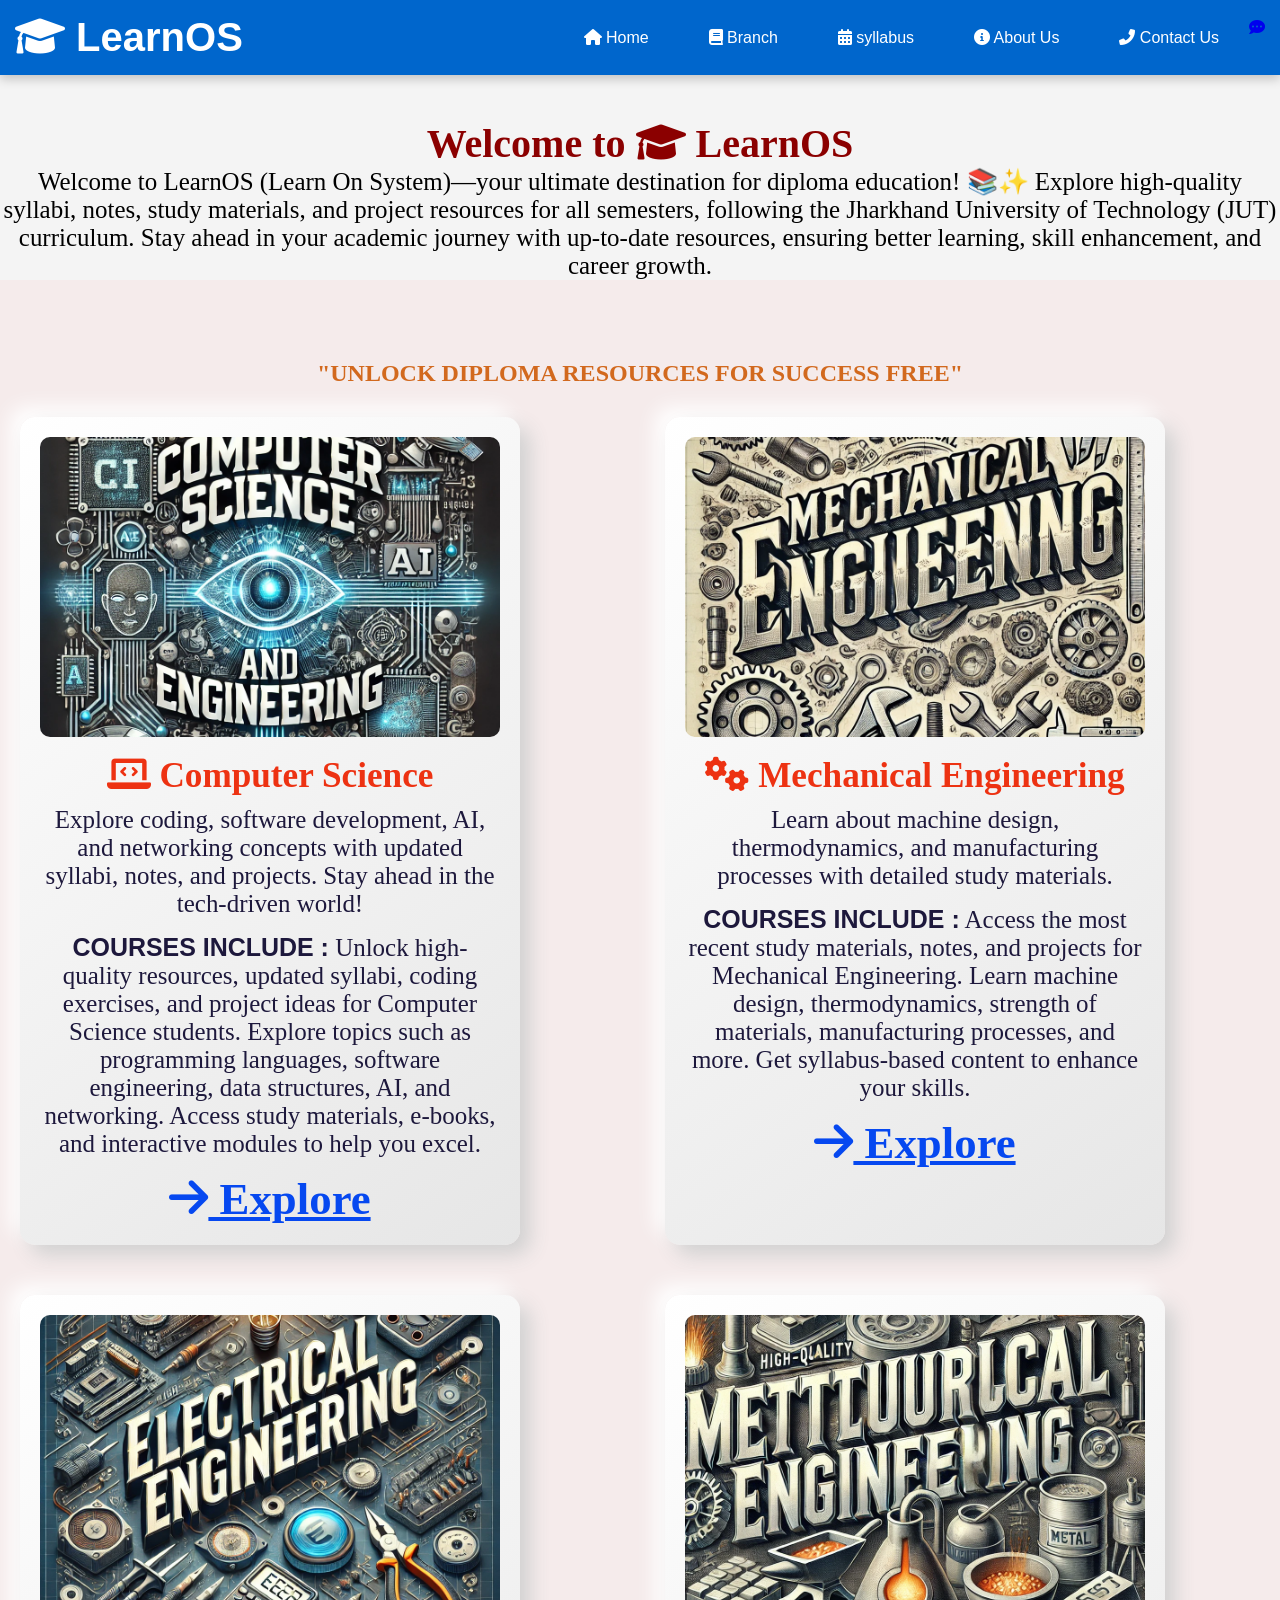
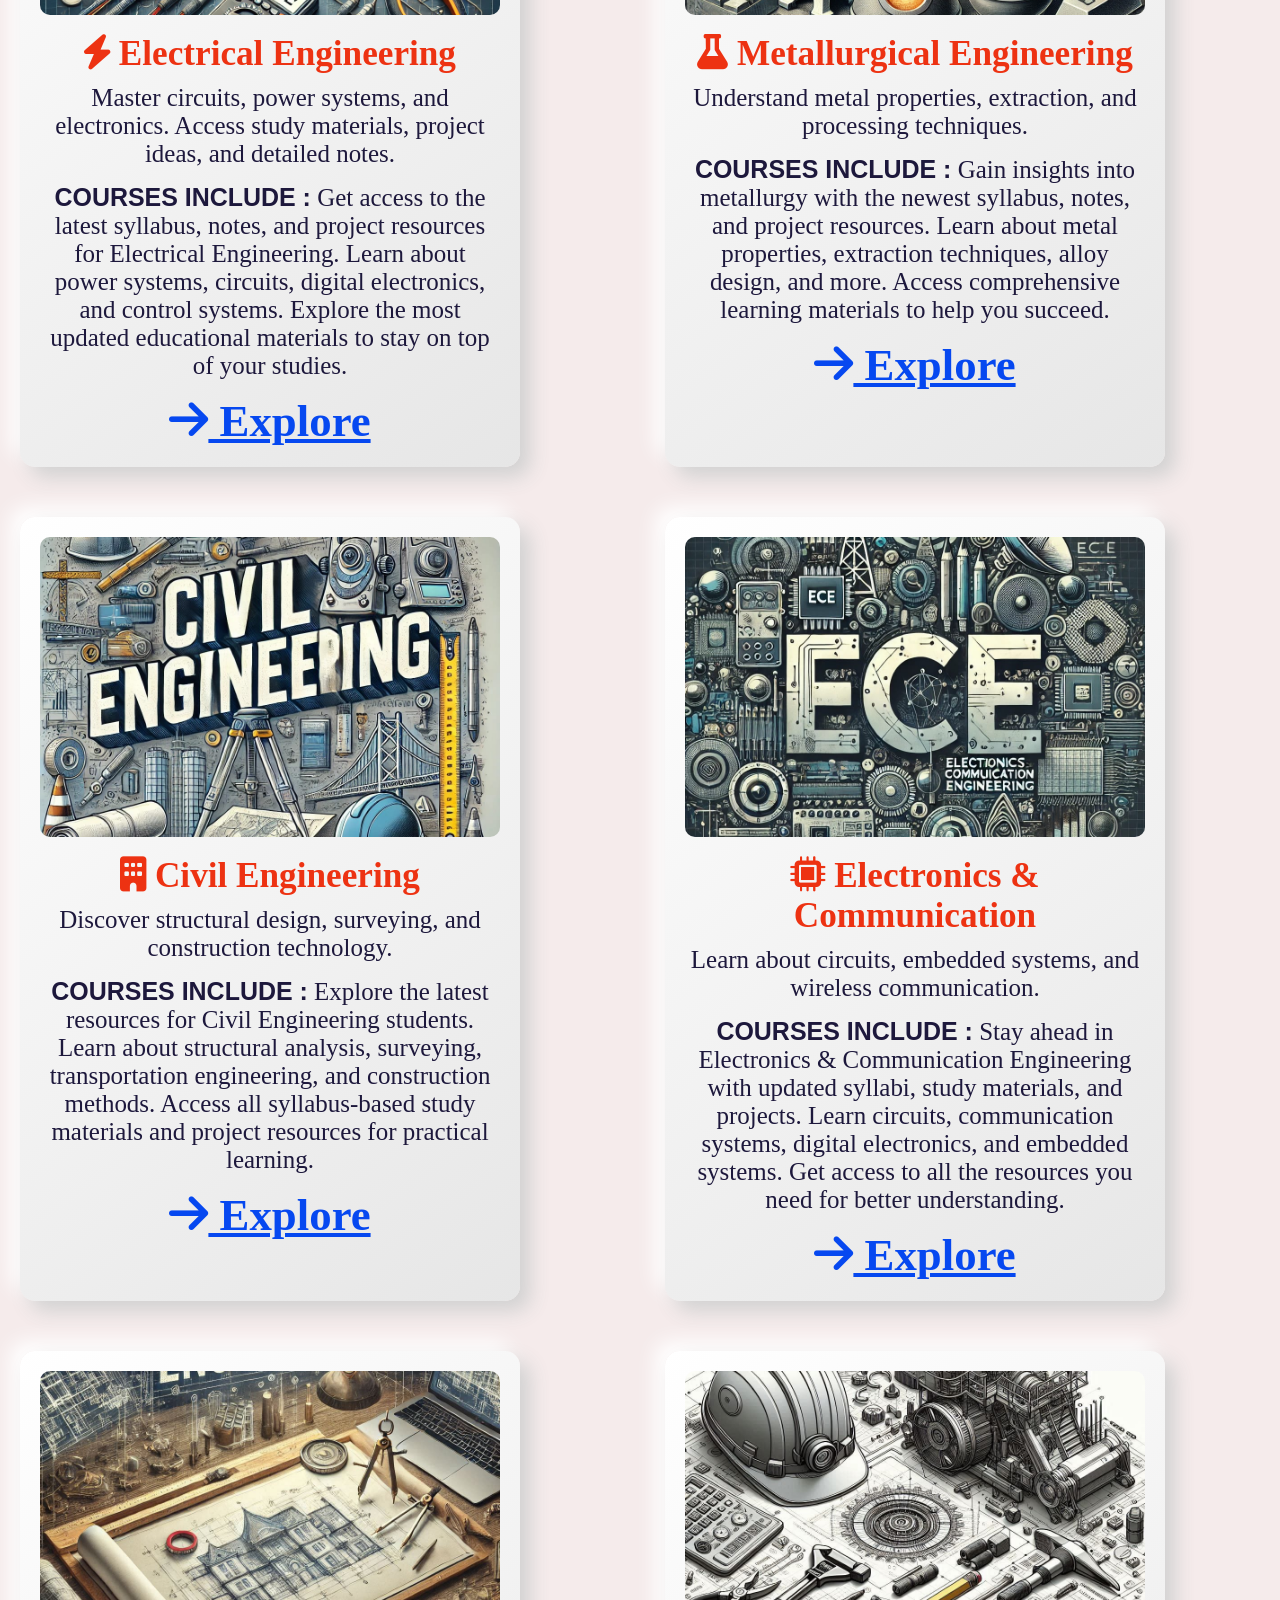
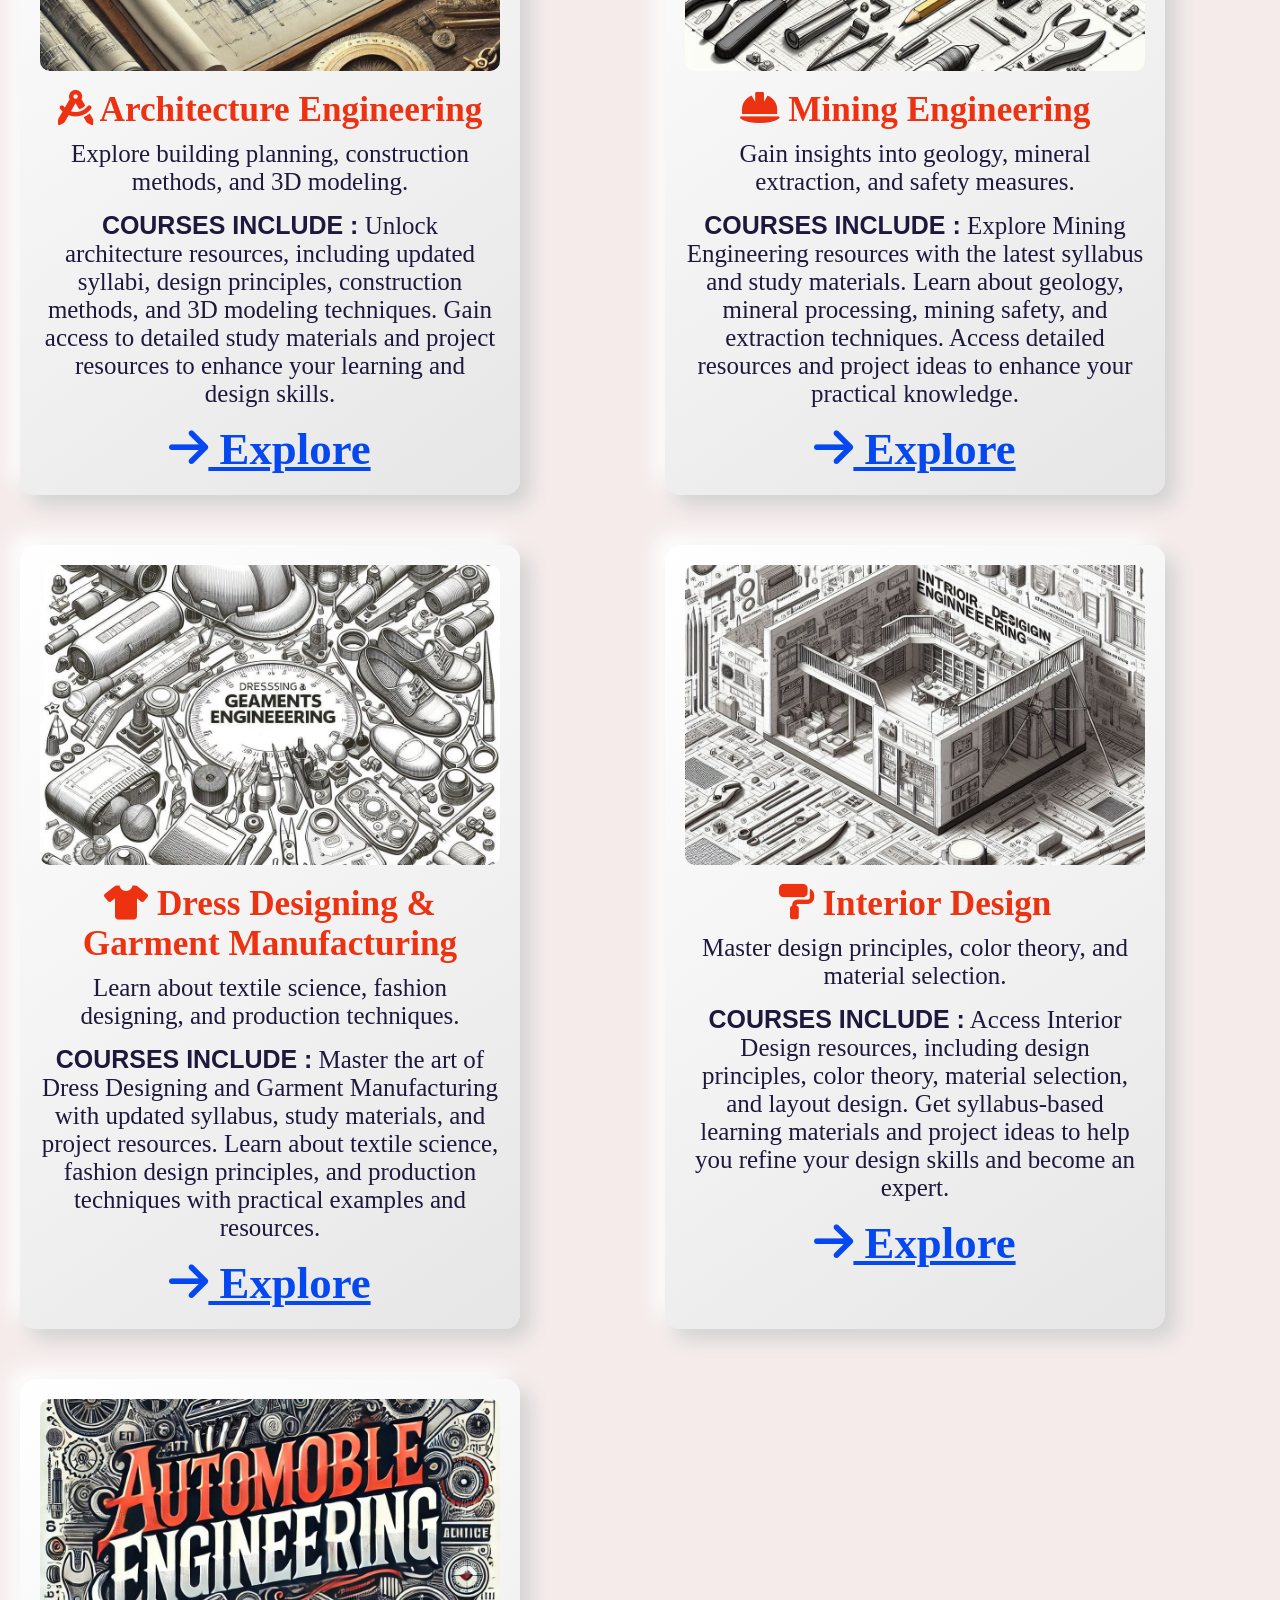
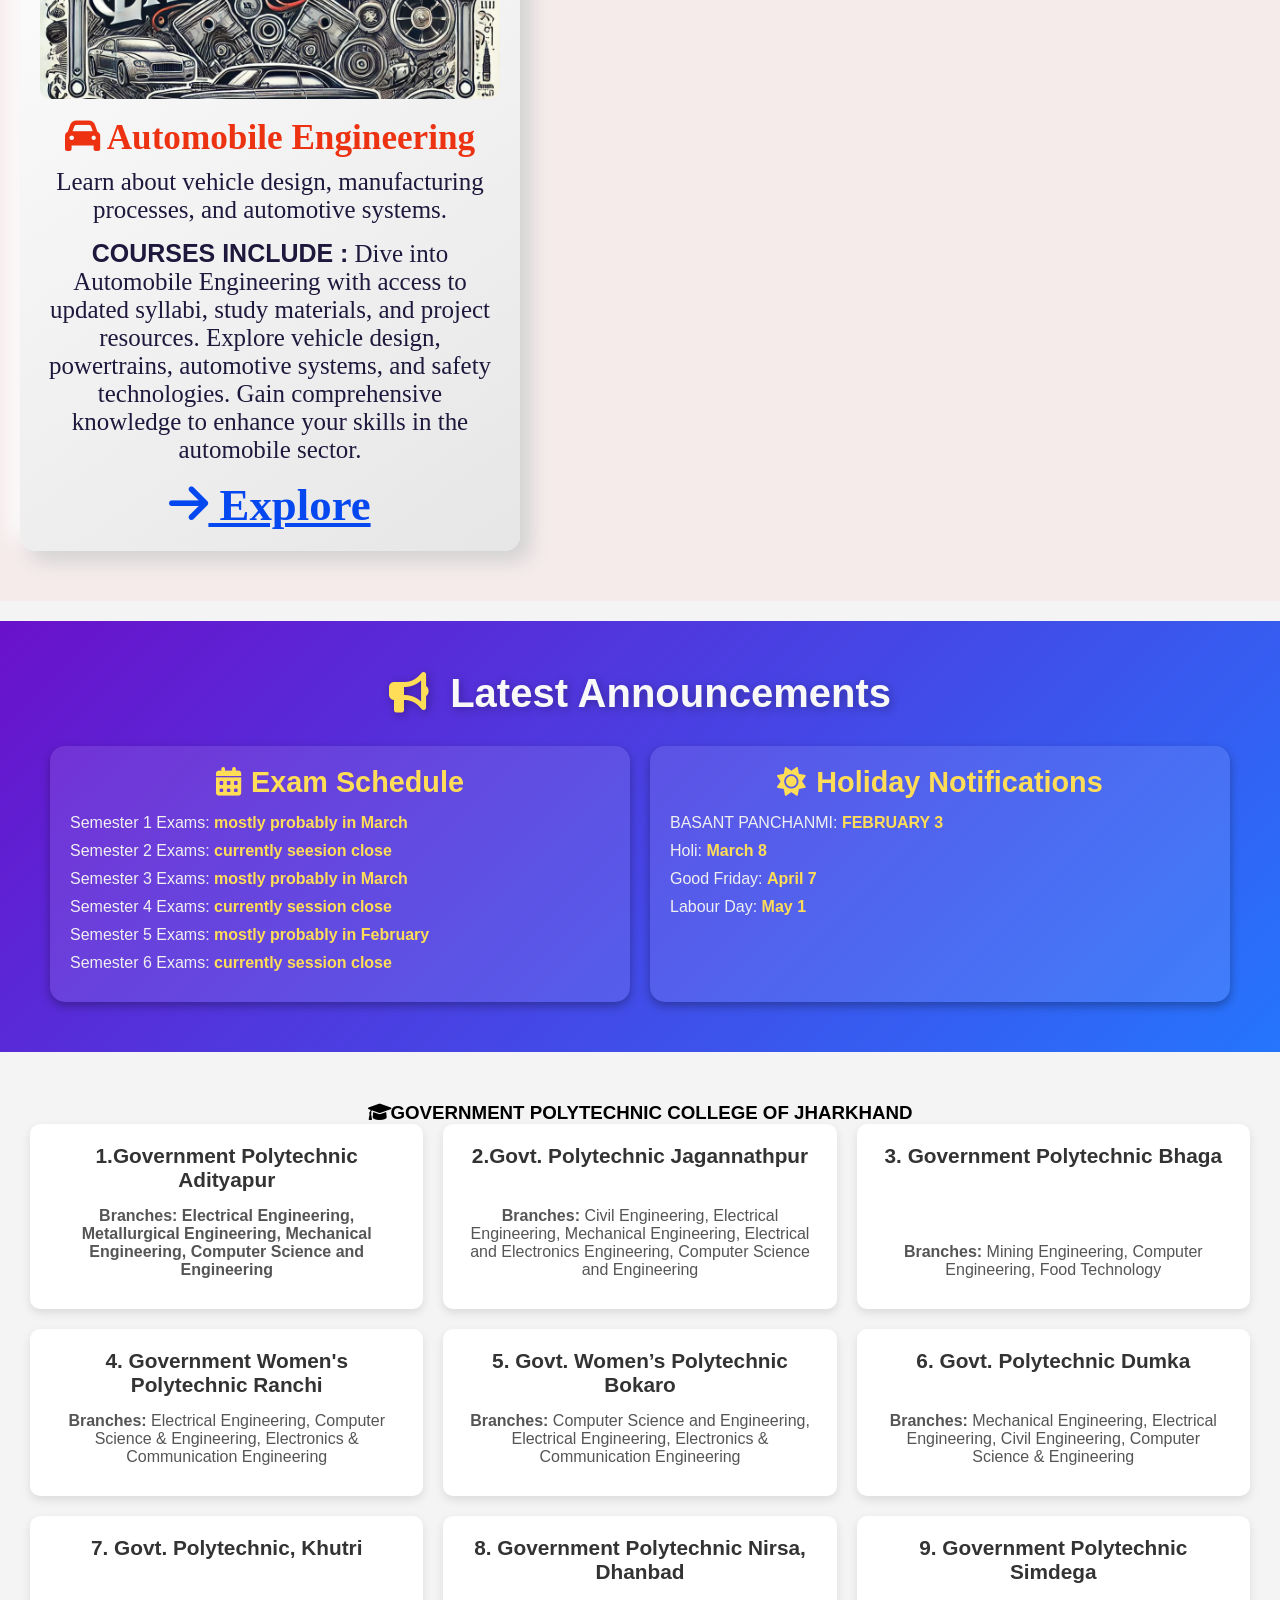
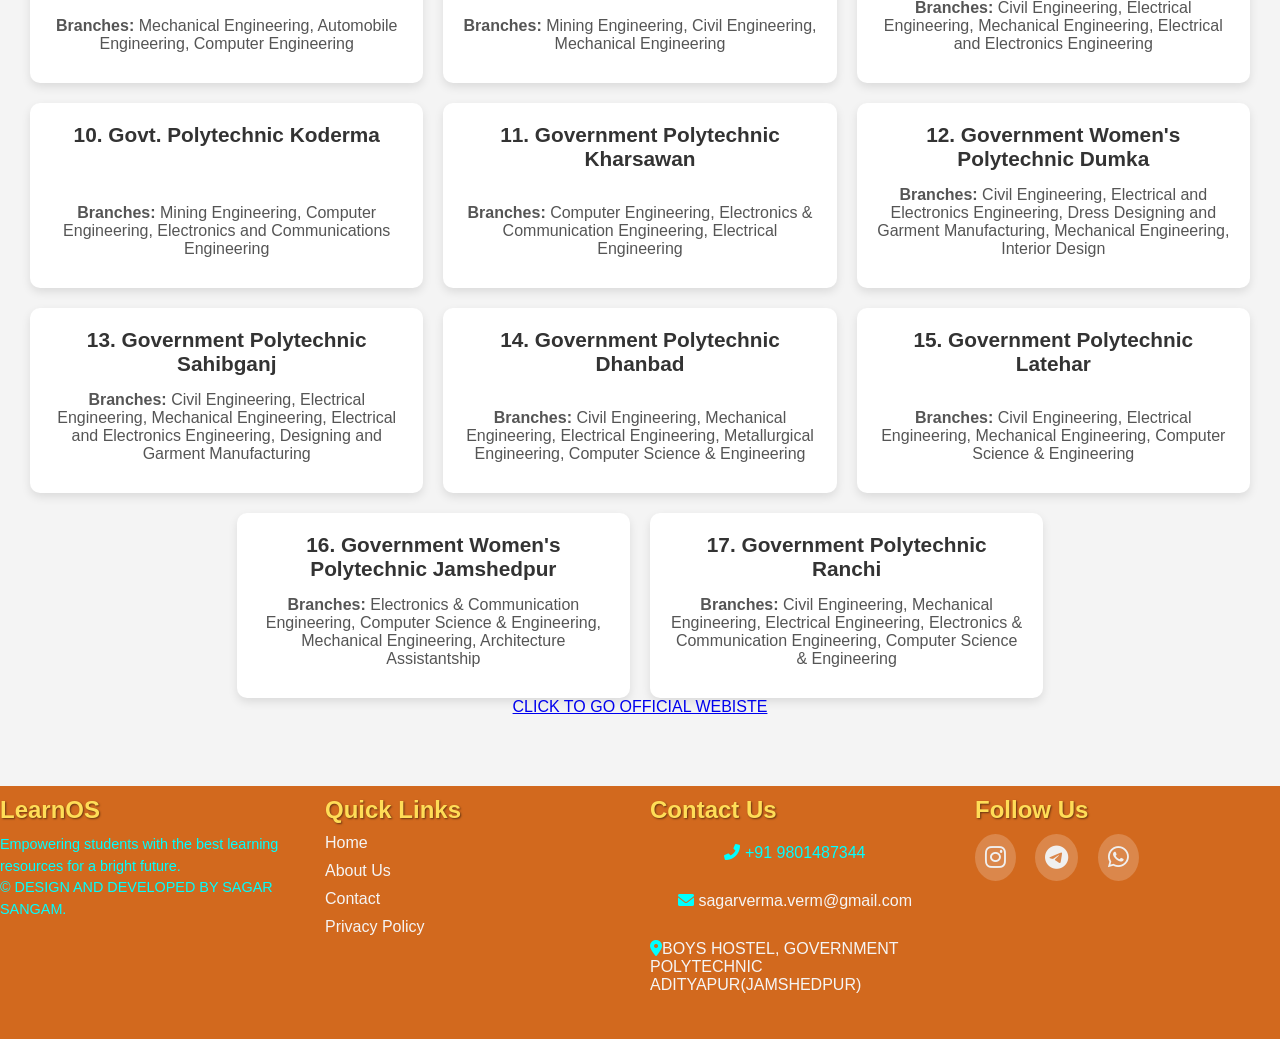
==== index.html @ 6c9729e0 "index.html" ====
<!DOCTYPE html>
<html lang="en">
<head>
    <meta charset="UTF-8">
    <meta name="viewport" content="width=device-width, initial-scale=1.0">
    <title>LearnOS</title>
    <link rel="stylesheet" href="https://cdnjs.cloudflare.com/ajax/libs/font-awesome/6.0.0-beta3/css/all.min.css">
    <link rel="stylesheet" href="style.css">
</head>
<body>

    <!-- Header with Logo and Hamburger Menu -->
    <header>
        <div class="logo">
            <h1><i class="fas fa-graduation-cap"></i> LearnOS</h1>  
        </div>

        <!-- Hamburger Menu Icon -->
        <div class="hamburger" onclick="toggleMenu()">
            <span></span>
            <span></span>
            <span></span>
        </div>

        <!-- Navigation Bar -->
        <nav id="navbar">
            <ul>
                <li><a href="index.html"><i class="fas fa-home"></i> Home</a></li>
                <li class="dropdown" id="branch">
                    <a href="#" class="dropbtn"><i class="fas fa-book"></i> Branch</a>
                    <div class="dropdown-content" id="branchDropdown">
                        <a href="CSE.html"><i class="fas fa-laptop-code"></i> Computer Science</a>
                        <a href="mechnical_explore.html"><i class="fas fa-cogs"></i> Mechanical Engineering</a>
                        <a href="electrical.html"><i class="fas fa-bolt"></i> Electrical Engineering</a>
                        <a href="civil.html"><i class="fas fa-building"></i> Civil Engineering</a>
                        <a href="ECE.html"><i class="fas fa-microchip"></i> Electronics & Communication</a>
                        <a href="architecture.html"><i class="fas fa-drafting-compass"></i> Architecture</a>
                        <a href="mining.html"><i class="fas fa-hard-hat"></i> Mining Engineering</a>
                        <!-- <a href="chemical.html"><i class="fas fa-vial"></i> Chemical Engineering</a> -->
                    </div>
                </li>
                <li class="dropdown" id="semester">
                    <a href="#" class="dropbtn"><i class="fas fa-calendar-alt"></i> syllabus</a>
                    <div class="dropdown-content" id="semesterDropdown">
                        <a href="https://drive.google.com/file/d/1Q5cxddRyFtJ7ThQG3KMHYFL5JkqJvV_Z/view?usp=drivesdk"><i class="fas fa-file-alt"></i> Semester 1</a>
                        <a href="https://drive.google.com/drive/folders/1CgnmvSk-NQNb1qHNryEI2nrf0m_fF2Ks"><i class="fas fa-file-alt"></i> Semester 2</a>
                        <a href="https://drive.google.com/drive/folders/1cO2kaN54XI77ZW1untW1eJHBzAqTuxk7"><i class="fas fa-file-alt"></i> Semester 3</a>
                        <a href="https://drive.google.com/drive/folders/1cO2kaN54XI77ZW1untW1eJHBzAqTuxk7"><i class="fas fa-file-alt"></i> Semester 4</a>
                        <a href="https://jutranchi.ac.in/?page_id=1086"><i class="fas fa-file-alt"></i> Semester 5</a>
                        <a href="https://jutranchi.ac.in/?page_id=1088"><i class="fas fa-file-alt"></i> Semester 6</a>
                        <!-- <a href="#"><i class="fas fa-file-alt"></i> Semester 7</a>
                        <a href="#"><i class="fas fa-file-alt"></i> Semester 8</a> -->
                    </div>
                </li>
                <li><a href="aboutus.html"><i class="fas fa-info-circle"></i> About Us</a></li>
                <li><a href="contact.html"><i class="fas fa-phone-alt"></i> Contact Us</a></li>
                <a href="feedback-form.html"><i class="fas fa-comment-dots"></i></a>
                <!-- <li><a href="login.html"><i class="fas fa-sign-in-alt"></i> Login</a></li>
                
                <li><a href="register.html"><i class="fas fa-user-plus"></i> Register</a></li> -->
               
            </ul>
        </nav>
    </header>
    <script>
        // Function to toggle the menu
        function toggleMenu() {
            const navbar = document.querySelector('nav');
            navbar.classList.toggle('active');
        }

        // Close the menu when clicking anywhere outside
        document.addEventListener('click', function(event) {
            const navbar = document.querySelector('nav');
            const hamburger = document.querySelector('.hamburger');

            if (!navbar.contains(event.target) && !hamburger.contains(event.target)) {
                navbar.classList.remove('active');
            }
        });
    </script>
    
</body>
</html>

    <!-- Main Content Section -->
    <section class="main-content">
        <!-- <img src="images/image.jpg" alt=""> -->
        
        <div class="content-container">
            <h2>Welcome to <i class="fas fa-graduation-cap"></i> LearnOS </h2>
            <p>Welcome to LearnOS (Learn On System)—your ultimate destination for diploma education! 📚✨
                Explore high-quality syllabi, notes, study materials, and project resources for all semesters, following the Jharkhand University of Technology (JUT) curriculum. Stay ahead in your academic journey with up-to-date resources, ensuring better learning, skill enhancement, and career growth.</p>
            
            <!-- Courses Section -->
            <section class="course-section">
                <h4>"Unlock Diploma Resources for Success Free"</h4>
                <div class="content-cards">
                    
                    <!-- Computer Science -->
                    <div class="card">
                        <img src="cse.webp" alt="Computer Science">
                        <div class="card-content">
                            <h3><i class="fas fa-laptop-code"></i> Computer Science</h3>
                            <p>Explore coding, software development, AI, and networking concepts with updated syllabi, notes, and projects. Stay ahead in the tech-driven world!</p>
                            <p><strong>COURSES INCLUDE :</strong> Unlock high-quality resources, updated syllabi, coding exercises, and project ideas for Computer Science students. Explore topics such as programming languages, software engineering, data structures, AI, and networking. Access study materials, e-books, and interactive modules to help you excel.</p>
                            <a href="CSE.html" class="btn"><i class="fas fa-arrow-right"></i> Explore</a>
                        </div>
                    </div>
                    
                    <!-- Mechanical Engineering -->
                    <div class="card">
                        <img src="images/mechanical.webp" alt="Mechanical Engineering">
                        <div class="card-content">
                            <h3><i class="fas fa-cogs"></i> Mechanical Engineering</h3>
                            <p>Learn about machine design, thermodynamics, and manufacturing processes with detailed study materials.</p>
                            <p><strong>COURSES INCLUDE :</strong> Access the most recent study materials, notes, and projects for Mechanical Engineering. Learn machine design, thermodynamics, strength of materials, manufacturing processes, and more. Get syllabus-based content to enhance your skills.</p>
                            <a href="mechnical_explore.html" class="btn"><i class="fas fa-arrow-right"></i> Explore</a>
                        </div>
                    </div>
            
                    <!-- Electrical Engineering -->
                    <div class="card">
                        <img src="images/ELECTRICAL.webp" alt="Electrical Engineering">
                        <div class="card-content">
                            <h3><i class="fas fa-bolt"></i> Electrical Engineering</h3>
                            <p>Master circuits, power systems, and electronics. Access study materials, project ideas, and detailed notes.</p>
                            <p><strong>COURSES INCLUDE :</strong> Get access to the latest syllabus, notes, and project resources for Electrical Engineering. Learn about power systems, circuits, digital electronics, and control systems. Explore the most updated educational materials to stay on top of your studies.</p>
                            <a href="electrical.html" class="btn"><i class="fas fa-arrow-right"></i> Explore</a>
                        </div>
                    </div>
            
                    <!-- Metallurgical Engineering -->
                    <div class="card">
                        <img src="images/METALURGICAL.webp" alt="Metallurgical Engineering">
                        <div class="card-content">
                            <h3><i class="fas fa-flask"></i> Metallurgical Engineering</h3>
                            <p>Understand metal properties, extraction, and processing techniques.</p>
                            <p><strong>COURSES INCLUDE :</strong> Gain insights into metallurgy with the newest syllabus, notes, and project resources. Learn about metal properties, extraction techniques, alloy design, and more. Access comprehensive learning materials to help you succeed.</p>
                            <a href="metallurgy.html" class="btn"><i class="fas fa-arrow-right"></i> Explore</a>
                        </div>
                    </div>
            
                    <!-- Civil Engineering -->
                    <div class="card">
                        <img src="images/civil.jpg" alt="Civil Engineering">
                        <div class="card-content">
                            <h3><i class="fas fa-building"></i> Civil Engineering</h3>
                            <p>Discover structural design, surveying, and construction technology.</p>
                            <p><strong>COURSES INCLUDE :</strong> Explore the latest resources for Civil Engineering students. Learn about structural analysis, surveying, transportation engineering, and construction methods. Access all syllabus-based study materials and project resources for practical learning.</p>
                            <a href="civil.html" class="btn"><i class="fas fa-arrow-right"></i> Explore</a>
                        </div>
                    </div>
            
                    <!-- Electronics & Communication -->
                    <div class="card">
                        <img src="images/ece.jpg" alt="Electronics & Communication">
                        <div class="card-content">
                            <h3><i class="fas fa-microchip"></i> Electronics & Communication</h3>
                            <p>Learn about circuits, embedded systems, and wireless communication.</p>
                            <p><strong>COURSES INCLUDE :</strong> Stay ahead in Electronics & Communication Engineering with updated syllabi, study materials, and projects. Learn circuits, communication systems, digital electronics, and embedded systems. Get access to all the resources you need for better understanding.</p>
                            <a href="ECE.html" class="btn"><i class="fas fa-arrow-right"></i> Explore</a>
                        </div>
                    </div>
            
                    <!-- Architecture Engineering -->
                    <div class="card">
                        <img src="images/architecture.jpg" alt="Architecture Engineering">
                        <div class="card-content">
                            <h3><i class="fas fa-drafting-compass"></i> Architecture Engineering</h3>
                            <p>Explore building planning, construction methods, and 3D modeling.</p>
                            <p><strong>COURSES INCLUDE :</strong> Unlock architecture resources, including updated syllabi, design principles, construction methods, and 3D modeling techniques. Gain access to detailed study materials and project resources to enhance your learning and design skills.</p>
                            <a href="architecture.html" class="btn"><i class="fas fa-arrow-right"></i> Explore</a>
                        </div>
                    </div>
            
                    <!-- Mining Engineering -->
                    <div class="card">
                        <img src="images/minning.jpg" alt="Mining Engineering">
                        <div class="card-content">
                            <h3><i class="fas fa-hard-hat"></i> Mining Engineering</h3>
                            <p>Gain insights into geology, mineral extraction, and safety measures.</p>
                            <p><strong>COURSES INCLUDE :</strong> Explore Mining Engineering resources with the latest syllabus and study materials. Learn about geology, mineral processing, mining safety, and extraction techniques. Access detailed resources and project ideas to enhance your practical knowledge.</p>
                            <a href="minning.html" class="btn"><i class="fas fa-arrow-right"></i> Explore</a>
                        </div>
                    </div>
            
                    <!-- Dress Designing & Garment Manufacturing -->
                    <div class="card">
                        <img src="images/dressing.jpg" alt="Dress Designing & Garment Manufacturing">
                        <div class="card-content">
                            <h3><i class="fas fa-tshirt"></i> Dress Designing & Garment Manufacturing</h3>
                            <p>Learn about textile science, fashion designing, and production techniques.</p>
                            <p><strong>COURSES INCLUDE :</strong> Master the art of Dress Designing and Garment Manufacturing with updated syllabus, study materials, and project resources. Learn about textile science, fashion design principles, and production techniques with practical examples and resources.</p>
                            <a href="dresssing.html" class="btn"><i class="fas fa-arrow-right"></i> Explore</a>
                        </div>
                    </div>
            
                    <!-- Interior Design -->
                    <div class="card">
                        <img src="images/interior.jpg" alt="Interior Design">
                        <div class="card-content">
                            <h3><i class="fas fa-paint-roller"></i> Interior Design</h3>
                            <p>Master design principles, color theory, and material selection.</p>
                            <p><strong>COURSES INCLUDE :</strong> Access Interior Design resources, including design principles, color theory, material selection, and layout design. Get syllabus-based learning materials and project ideas to help you refine your design skills and become an expert.</p>
                            <a href="interiorr.html" class="btn"><i class="fas fa-arrow-right"></i> Explore</a>
                        </div>
                    </div>
    
                    <!-- Automobile Engineering -->
                    <div class="card">
                        <img src="images/automobile.jpg" alt="Automobile Engineering">
                        <div class="card-content">
                            <h3><i class="fas fa-car"></i> Automobile Engineering</h3>
                            <p>Learn about vehicle design, manufacturing processes, and automotive systems.</p>
                            <p><strong>COURSES INCLUDE :</strong> Dive into Automobile Engineering with access to updated syllabi, study materials, and project resources. Explore vehicle design, powertrains, automotive systems, and safety technologies. Gain comprehensive knowledge to enhance your skills in the automobile sector.</p>
                            <a href="automobile.html" class="btn"><i class="fas fa-arrow-right"></i> Explore</a>
                        </div>
                    </div>
    
                </div>
            </section>
        </div>
    </section>
    <section class="latest-announcements">
        <div class="container">
            <h2><i class="fas fa-bullhorn"></i> Latest Announcements</h2>
            <div class="announcement-wrapper">
                <!-- Exam Schedule -->
                <div class="announcement exam-schedule">
                    <h3><i class="fas fa-calendar-alt"></i> Exam Schedule</h3>
                    <ul>
                        <li>Semester 1 Exams: <strong>mostly probably in March</strong></li>
                        <li>Semester 2 Exams: <strong> currently seesion close</strong></li>
                        <li>Semester 3 Exams: <strong>mostly probably in March</strong></li>
                        <li>Semester 4 Exams: <strong> currently session close</strong></li>
                        <li>Semester 5 Exams: <strong>mostly probably in February</strong></li>
                        <li>Semester 6 Exams: <strong> currently session close</strong></li>
                    </ul>
                    <!-- <a href="#" class="btn-view">View Full Schedule</a> -->
                </div>
                <!-- Holiday Notifications -->
                <div class="announcement holiday-notifications">
                    <h3><i class="fas fa-sun"></i> Holiday Notifications</h3>
                    <ul>
                  
                        
                        <li>BASANT PANCHANMI: <strong>FEBRUARY 3</strong></li>
                        <li>Holi: <strong>March 8</strong></li>
                        <li>Good Friday: <strong>April 7</strong></li>
                        <li>Labour Day: <strong>May 1</strong></li>
                    </ul>
                    <!-- <a href="#" class="btn-view">View All Holidays</a> -->
                </div>
            </div>
        </div>
    </section>
    <div class="college-container">
        <h3><i class="fas fa-graduation-cap"></i>GOVERNMENT POLYTECHNIC COLLEGE OF JHARKHAND</h3>
        <div class="college-cards">
            <div class="college-card">
                <h4>1.Government Polytechnic Adityapur</h4>
                <p><strong>Branches: Electrical Engineering, Metallurgical Engineering, Mechanical Engineering, Computer Science and Engineering</strong> </p>
            </div>
            <div class="college-card">
                <h4>2.Govt. Polytechnic Jagannathpur </h4>
                <p><strong>Branches:</strong> Civil Engineering, Electrical Engineering, Mechanical Engineering, Electrical and Electronics Engineering, Computer Science and Engineering</p>
            </div>
            <div class="college-card">
                <h4>3. Government Polytechnic Bhaga</h4>
                <p><strong>Branches:</strong> Mining Engineering, Computer Engineering, Food Technology</p>
            </div>
            <div class="college-card">
                <h4>4. Government Women's Polytechnic Ranchi</h4>
                <p><strong>Branches:</strong> Electrical Engineering, Computer Science & Engineering, Electronics & Communication Engineering</p>
            </div>
            <div class="college-card">
                <h4>5. Govt. Women’s Polytechnic Bokaro</h4>
                <p><strong>Branches:</strong> Computer Science and Engineering, Electrical Engineering, Electronics & Communication Engineering</p>
            </div>
            <div class="college-card">
                <h4>6. Govt. Polytechnic Dumka</h4>
                <p><strong>Branches:</strong> Mechanical Engineering, Electrical Engineering, Civil Engineering, Computer Science & Engineering</p>
            </div>
            <div class="college-card">
                <h4>7. Govt. Polytechnic, Khutri</h4>
                <p><strong>Branches:</strong> Mechanical Engineering, Automobile Engineering, Computer Engineering</p>
            </div>
            <div class="college-card">
                <h4>8. Government Polytechnic Nirsa, Dhanbad</h4>
                <p><strong>Branches:</strong> Mining Engineering, Civil Engineering, Mechanical Engineering</p>
            </div>
            <div class="college-card">
                <h4>9. Government Polytechnic Simdega</h4>
                <p><strong>Branches:</strong> Civil Engineering, Electrical Engineering, Mechanical Engineering, Electrical and Electronics Engineering</p>
            </div>
            <div class="college-card">
                <h4>10. Govt. Polytechnic Koderma</h4>
                <p><strong>Branches:</strong> Mining Engineering, Computer Engineering, Electronics and Communications Engineering</p>
            </div>
            <div class="college-card">
                <h4>11. Government Polytechnic Kharsawan</h4>
                <p><strong>Branches:</strong> Computer Engineering, Electronics & Communication Engineering, Electrical Engineering</p>
            </div>
            <div class="college-card">
                <h4>12. Government Women's Polytechnic Dumka</h4>
                <p><strong>Branches:</strong> Civil Engineering, Electrical and Electronics Engineering, Dress Designing and Garment Manufacturing, Mechanical Engineering, Interior Design</p>
            </div>
            <div class="college-card">
                <h4>13. Government Polytechnic Sahibganj</h4>
                <p><strong>Branches:</strong> Civil Engineering, Electrical Engineering, Mechanical Engineering, Electrical and Electronics Engineering, Designing and Garment Manufacturing</p>
            </div>
            <div class="college-card">
                <h4>14. Government Polytechnic Dhanbad</h4>
                <p><strong>Branches:</strong> Civil Engineering, Mechanical Engineering, Electrical Engineering, Metallurgical Engineering, Computer Science & Engineering</p>
            </div>
            <div class="college-card">
                <h4>15. Government Polytechnic Latehar</h4>
                <p><strong>Branches:</strong> Civil Engineering, Electrical Engineering, Mechanical Engineering, Computer Science & Engineering</p>
            </div>
            <div class="college-card">
                <h4>16. Government Women's Polytechnic Jamshedpur</h4>
                <p><strong>Branches:</strong> Electronics & Communication Engineering, Computer Science & Engineering, Mechanical Engineering, Architecture Assistantship</p>
            </div>
            <div class="college-card">
                <h4>17. Government Polytechnic Ranchi</h4>
                <p><strong>Branches:</strong> Civil Engineering, Mechanical Engineering, Electrical Engineering, Electronics & Communication Engineering, Computer Science & Engineering</p>
            </div>
            
        </div>
        <a href="https://jharkhand.studyinfo.org.in/govt-polytechnic-colleges-in-jharkhand/" class="btn-read-more">CLICK TO GO OFFICIAL WEBISTE</a>
            <link rel="stylesheet" href="node.js">
    </div>
    

     
     
            
            <div class="footer-container">
                <!-- Company Info -->
                <div class="footer-section">
                    <h2>LearnOS</h2>
                    <p>Empowering students with the best learning resources for a bright future.</p>
                    <p>&copy; DESIGN AND DEVELOPED BY SAGAR SANGAM.</p>
                    
                </div>
        
                <!-- Quick Links -->
                <div class="footer-section">
                    <h3>Quick Links</h3>
                    <ul>
                        <li><a href="index.html">Home</a></li>
                        <li><a href="aboutus.html">About Us</a></li>
                        <!-- <li><a href="#">Courses</a></li> -->
                        <li><a href="contact.html">Contact</a></li>
                        <li><a href="PRIVACY.HTML">Privacy Policy</a></li>
                    </ul>
                </div>
        
                <!-- Contact Info -->
                <div class="footer-section">
                    <h3>Contact Us</h3>
                    <ul class="contact-info">
                        <li><i class="fas fa-phone-alt"></i> +91 9801487344</li>
                        <li><i class="fas fa-envelope"></i> <a href="mailto:your-sagarverma.verm@gmail.com">sagarverma.verm@gmail.com</a></li>
                        <li><i class="fas fa-map-marker-alt"></i><a href="https://maps.app.goo.gl/tFpZRnmmJHWbSipZA" target="_blank">BOYS HOSTEL, GOVERNMENT POLYTECHNIC ADITYAPUR(JAMSHEDPUR)</a> </li>
                    </ul>
                </div>
        
                <!-- Social Media -->
                <div class="footer-section">
                    <h3>Follow Us</h3>
                    <ul class="social-icons">
                        <li><a href="https://www.instagram.com/polytechnic_careers/profilecard/?igsh=YzhraDhzcWRzYm45"><i class="fab fa-instagram"></i></a></li>
                        <li><a href="https://t.me/computerscience_engineer"><i class="fab fa-telegram"></i></a></li>
                        <li><a href="https://wa.me/qr/TRDDJWRRNCBJD1"><i class="fab fa-whatsapp"></i></a></li>
                    </ul>
                </div>
            </div>
        </footer>
            
</body>
</html>
---- style.css ----
/* General Styling */
* {
    margin: 0;
    padding: 0;
    box-sizing: border-box;
    font-family: Arial, sans-serif;
}

header {
    display: flex;
    justify-content: space-between;
    align-items: center;
    padding: 15px;
    background: #333;
    color: white;
    position: relative;
    z-index: 1000;
}

/* Logo Styling */
.logo h1 {
    font-size: 24px;
    margin-left: 10px;
}

/* Hamburger Menu */
.hamburger {
    display: none;
    flex-direction: column;
    justify-content: space-between;
    width: 30px;
    height: 25px;
    cursor: pointer;
    z-index: 1100;
}

.hamburger span {
    width: 100%;
    height: 5px;
    background-color: white;
    border-radius: 10px;
    transition: all 0.3s;
}

/* Navbar */
nav ul {
    display: flex;
    list-style-type: none;
    transition: all 0.3s ease-in-out;
}

nav ul li {
    margin: 0 10px;
    position: relative;
}

nav ul li a {
    color: white;
    text-decoration: none;
    padding: 10px;
    display: block;
}

/* Dropdown Menu */
.dropdown-content {
    display: none;
    position: absolute;
    background-color: rgba(51, 51, 51, 0.9);
    min-width: 200px;
    z-index: 1;
}

.dropdown-content a {
    padding: 10px;
    color: white;
    text-decoration: none;
    display: block;
}

.dropdown-content a:hover {
    background-color: rgba(87, 87, 87, 0.8);
}

/* Hover effect for Dropdown */
.dropdown:hover .dropdown-content {
    display: block;
}

/* Responsive Styling */
@media (max-width: 768px) {
    /* Show Hamburger */
    .hamburger {
        display: flex;
    }

    nav ul {
        display: none;
        width: 100%;
        position: absolute;
        top: 70px;
        left: 0;
        background: linear-gradient(135deg, rgba(255, 99, 71, 0.6), rgba(72, 61, 139, 0.6));
        flex-direction: column;
        align-items: flex-start;
        padding: 20px;
        z-index: 1000;
        border-radius: 10px;
        backdrop-filter: blur(5px);
    }

    nav ul li {
        margin: 15px 0;
        width: 100%;
    }

    nav ul li a {
        width: 100%;
    }

    /* Navbar active class */
    nav.active ul {
        display: flex;
    }

    /* Hamburger Active */
    .hamburger.active span:nth-child(1) {
        transform: rotate(45deg);
        position: relative;
        top: 7px;
    }

    .hamburger.active span:nth-child(2) {
        opacity: 0;
    }

    .hamburger.active span:nth-child(3) {
        transform: rotate(-45deg);
        position: relative;
        top: -7px;
    }

}

/* Styling for Smaller Devices */
@media (max-width: 480px) {
    .logo h1 {
        font-size: 18px;
    }

    .hamburger {
        width: 25px;
        height: 20px;
    }

    .hamburger span {
        height: 4px;
    }

    nav ul li {
        margin: 10px 0;
    }
    /* Ensure nav transitions and display handling */
nav {
    display: none; /* Initially hidden */
    transition: all 0.3s ease-in-out;
}

nav.active {
    display: flex; /* Show menu when active */
}

}


    /* Body and General Styles */
    body {
      font-family: Arial, sans-serif;
      background-color: #f4f4f4;
      margin: 0;
      padding: 0;
    }

   /* Main Content Area */
main {
    margin-left: 250px; /* Add margin to body content to avoid overlap with sidebar */
    padding: 20px;
    gap: 20px;
    align-items: center;
  }
  
  /* Main container for course section */
  .course-section {
    padding: 50px 20px;
    background-color: #f5ebeb;
    text-align: center;
  }
  
  h4 {
    font-size: 2rem;
    font-family: 'Arial', sans-serif;
    margin-bottom: 30px;
    color: #333;
  }
  
  /* Flex container for cards */
  .content-cards {
    display: grid;
    grid-template-columns: repeat(2, 1fr); /* 2 cards per row */
    gap: 50px;
    justify-content: center;
    margin-top: 30px;
  }
  
  /* Individual card styling */
  .card {
    width: 500px; /* Larger width for attractive look */
    padding: 20px;
    background: linear-gradient(145deg, #ffffff, #e6e6e6);
    box-shadow: 10px 10px 20px #d1d1d1, -10px -10px 20px #ffffff;
    border-radius: 15px;
    position: relative;
    overflow: hidden;
    text-align: center;
    cursor: pointer;
    transition: transform 0.5s ease, box-shadow 0.5s ease;
    opacity: 0;
    animation: slideIn 1s forwards;
  }
  
  /* Hover effect for the card */
  .card:hover {
    transform: translateY(-10px);
    box-shadow: 0px 0px 20px 5px rgba(0, 123, 255, 0.6), inset 0px 0px 20px 5px rgba(0, 123, 255, 0.3);
  }
  
  /* Adding image on top of each card */
  .card img {
    width: 100%;
    height: 300px; /* Larger image height */
    object-fit: cover;
    border-radius: 10px;
    margin-bottom: 15px;
  }
  
/* Styling for card title */
  .card h3 {
    font-size: 2.2rem;
    margin-bottom: 10px;
    font-family:arbutusSlab-Regular;
    color: rgb(237, 50, 18);
  }
  
  /* Styling for card description */
  .card p {
    font-size: 1.2rem;
    margin-bottom: 15px;
    font-family: 'Times New Roman', Times, serif;
    color:rgb(29, 24, 60);
  }
  
  /* Styling for card links */
  .card a {
    text-decoration: underline;
    color: #0648f0;
    font-weight: 800;
    font-family: Georgia, 'Times New Roman', Times, serif;
    font-size: 2.8rem;
  }
  
  /* Hover shimmer effect */
  .card:hover::before {
    opacity: 2;
  }
  
  /* Slide-in animation for the cards */
  @keyframes slideIn {
    0% {
      opacity: 0;
      transform: translateX(100%);
    }
    100% {
      opacity: 1;
      transform: translateX(0);
    }
  }
  
  /* Media Queries for Responsive Design */
  @media (max-width: 768px) {
    main {
      margin-left: 0; /* Remove margin for smaller screens */
      padding: 10px;
    }
  
    /* Adjust grid for smaller screens */
    .content-cards {
      grid-template-columns: 1fr; /* 1 card per row */
      gap: 20px;
    }
  
    /* Reduce card size for mobile */
    .card {
      width: 100%; /* Make card full-width */
      padding: 15px;
    }
  
    /* Adjust font size of heading */
    h4 {
      font-size: 1.5rem;
    }
  
    /* Smaller card title font size */
    .card h3 {
      font-size: 1.4rem;
    }
  
    /* Smaller card description font size */
    .card p {
      font-size: 1rem;
    }
  
    /* Adjust card link font size */
    .card a {
      font-size: 1.2rem;
    }
  }
  
  @media (max-width: 480px) {
    /* Further adjustments for very small screens */
    h4 {
      font-size: 1.2rem;
    }
  
    .card h3 {
      font-size: 1.2rem;
    }
  
    .card p {
      font-size: 0.9rem;
    }
  
    .card a {
      font-size: 1rem;
    }
  }
  
  
    /* Footer styles */
    footer {
      text-align: center;
      padding: 20px;
      background-color: #004d99;
      color: white;
    }

    footer .social-icons a {
      color: white;
      margin: 0 10px;
      font-size: 1.2rem;
      transition: color 0.3s ease;
    }

    footer .social-icons a:hover {
      color: #ffd700;
    }

    /* Dropdown Menu */
    .dropdown {
      position: relative;
    }

    .dropdown .dropdown-content {
      display: none;
      position: absolute;
      background-color: #333;
      min-width: 200px;
      z-index: 1;
      border-radius: 5px;
      box-shadow: 0px 4px 8px rgba(0, 0, 0, 0.2);
    }

    .dropdown-content a {
      color: white;
      padding: 10px 15px;
      text-decoration: none;
      display: block;
    }

    .dropdown-content a:hover {
      background-color: #575757;
    }

    /* Active Dropdown Display */
    .dropdown .dropdown-content.active {
      display: block;
      animation: fadeIn 0.3s ease;
    }

    @keyframes fadeIn {
      from {
        opacity: 0;
        transform: translateY(-10px);
      }
      to {
        opacity: 1;
        transform: translateY(0);
      }
    }

    /* Header Styling */
    header {
      background-color: #0066cc;
      color: white;
      display: flex;
      justify-content: space-between;
      align-items: center;
      padding: 15px;
      box-shadow: 0 4px 10px rgba(0, 0, 0, 0.2);
    }

    header .logo h1 {
      margin: 0;
      font-size: 2.5rem;
    }

    nav ul {
      list-style: none;
      padding: 0;
      margin: 0;
      display: flex;
      justify-content: center;
    }

    nav ul li {
      margin: 0 15px;
    }

    nav ul li a {
      text-decoration: none;
      color: white;
      font-size: 1rem;
      padding: 10px 15px;
      display: block;
      transition: all 0.3s ease;
    }

    nav ul li a:hover {
      background-color: #003366;
      border-radius: 5px;
    }

    nav ul li a.active {
      background-color: #003366;
    }


/* Footer styles */
footer {
    text-align: center;
    padding: 20px;
    background-color: #004d99;
    color: white;
}

footer .social-icons a {
    color: white;
    margin: 0 10px;
    font-size: 1.2rem;
    transition: color 0.3s ease;
}

footer .social-icons a:hover {
    color: #ffd700;
}


/* Dropdown Menu */
.dropdown {
    position: relative;
}

.dropdown .dropdown-content {
    display: none;
    position: absolute;
    background-color: #333;
    min-width: 200px;
    z-index: 1;
    border-radius: 5px;
    box-shadow: 0px 4px 8px rgba(0, 0, 0, 0.2);
}

.dropdown-content a {
    color: white;
    padding: 10px 15px;
    text-decoration: none;
    display: block;
}

.dropdown-content a:hover {
    background-color: #575757;
}

/* Active Dropdown Display */
.dropdown .dropdown-content.active {
    display: block;
    animation: fadeIn 0.3s ease;
}

@keyframes fadeIn {
    from {
        opacity: 0;
        transform: translateY(-10px);
    }
    to {
        opacity: 1;
        transform: translateY(0);
    }
}


/* Body and General Styles */
body {
    font-family: Arial, sans-serif;
    background-color: #f4f4f4;
    margin: 0;
    padding: 0;
}

/* Header Styling */
header {
    background-color: #0066cc;
    color: white;
    display: flex;
    justify-content: space-between;
    align-items: center;
    padding: 15px;
    box-shadow: 0 4px 10px rgba(0, 0, 0, 0.2);
}

header .logo h1 {
    margin: 0;
    font-size: 2.5rem;
}

nav ul {
    list-style: none;
    padding: 0;
    margin: 0;
    display: flex;
    justify-content: center;
}

nav ul li {
    margin: 0 15px;
}

nav ul li a {
    text-decoration: none;
    color: white;
    font-size: 1rem;
    padding: 10px 15px;
    display: block;
    transition: all 0.3s ease;
}

nav ul li a:hover {
    background-color: #003366;
    border-radius: 5px;
}

nav ul li a.active {
    background-color: #003366;
}

/* Body and General Styles */
body {
    font-family: Arial, sans-serif;
    background-color: #f4f4f4;
    margin: 0;
    padding: 0;
}

.content-container {
    text-align: center;
    margin-top: 45px;
}
.content-container h2{
    font-family: 'Times New Roman', Times, serif;
    color: darkred;
    font-weight: bold;
    font-size: 2.5rem;
}
.content-container p{
    font-family:LibreBaskerville-Bold;
    font-size: 1.56rem;
    font-display: justify ;
}
.course-section h4{
    font-family:OleoScriptRegular;
    font-size: 1.5rem;
    text-transform: uppercase;
    margin-top: 30px;
    font-weight: bold;
    color: chocolate;
}

/* footer area */

/* .footer-attractive {
    background:linear-gradient(135deg, #000000, rgba(0, 0, 0, 0))
    color: rgb(100, 5, 5);
    padding: 30px 20px;
    font-family: 'Arial', sans-serif;
} */

.footer-container {
    display: flex; 
    flex-wrap: wrap;
    justify-content: space-between;
    gap: 20px;
    background-color:chocolate;
    padding-top: 10px;
    margin-top: 20px;
}

.footer-section {
    flex: 1 1 200px;
    min-width: 200px;
}

.footer-section h2, .footer-section h3 {
    font-size: 1.5rem;
    margin-bottom: 10px;
    color: #361169;
    text-shadow: 1px 1px 2px rgba(0, 0, 0, 0.5);
}

.footer-section p {
    line-height: 1.5;
    color: #4f1414;
    font-size: 0.9rem;
}
.footer-section img{
        width: 80px;
        height: 80px;
        border-radius: 50%;
        margin-bottom: 10px;
    
    
}
   
.footer-section ul {
    list-style: none;
    padding: 0;
}

.footer-section ul li {
    margin: 10px 0;
}

.footer-section a {
    text-decoration: none;
    color: #f5f5f5;
    transition: color 0.3s ease;
}

.footer-section a:hover {
    color: #121212;
    text-decoration: underline;
}

.contact-info li, .social-icons li {
    display: flex;
    align-items: center;
    gap: 10px;
}

.social-icons li {
    display: inline-block;
    margin-right: 10px;
}

.social-icons a {
    color: white;
    font-size: 1.5rem;
    background: rgba(255, 255, 255, 0.2);
    padding: 10px;
    border-radius: 50%;
    transition: background 0.3s ease, transform 0.3s ease;
}

.social-icons a:hover {
    background: rgba(255, 255, 255, 0.4);
    transform: scale(1.1);
}

@media (max-width: 768px) {
    .footer-container {
        flex-direction: column;
        align-items: center;
    }

    .footer-section {
        text-align: center;
    }
}

/* Contact Us Section */
.contact-us {
    background: linear-gradient(to right, #2575fc, #6a11cb);
    color: white;
    padding: 60px 20px;
    font-family: 'Arial', sans-serif;
    text-align: center;
}

.contact-us h1 {
    font-size: 2.5rem;
    margin-bottom: 20px;
    color: #ffcc00;
    text-shadow: 2px 2px 5px rgba(0, 0, 0, 0.3);
}

.contact-us p {
    font-size: 1.2rem;
    margin-bottom: 40px;
    line-height: 1.6;
}

.contact-info {
    display: flex;
    justify-content: center;
    gap: 10px;
    margin-bottom: 5px;
    flex-wrap: wrap;
}

.info-item {
    display: flex;
    align-items: center;
    flex-direction: column;
    text-align: center;
    font-size: 1.1rem;
}

.info-item i {
    font-size: 2rem;
    margin-bottom: 10px;
    color: #ffcc00;
    transition: transform 0.3s;
}

.info-item i:hover {
    transform: scale(1.2);
}

.contact-form {
    max-width: 600px;
    margin: 0 auto;
    display: flex;
    flex-direction: column;
    gap: 15px;
}

.contact-form input, 
.contact-form textarea {
    padding: 15px;
    border: none;
    border-radius: 5px;
    font-size: 1rem;
    outline: none;
    margin: 0 auto;
    width: 100%;
}

.contact-form input::placeholder,
.contact-form textarea::placeholder {
    color: #aaa;
}

.contact-form button {
    padding: 15px;
    font-size: 1.2rem;
    background: #ffcc00;
    color: #333;
    border: none;
    border-radius: 5px;
    cursor: pointer;
    transition: background-color 0.3s;
}

.contact-form button:hover {
    background: #ffd633;
}

@media (max-width: 768px) {
    .content {
        flex-direction: column;
        align-items: center;
    }

    .about-text, .about-highlights {
        flex: 1 1 100%;
    }

    .tagline {
        font-size: 2rem;
    }

    .contact-info {
        flex-direction: column;
        gap: 20px;
    }
}
/* General Styling */
body {
    font-family: 'Poppins', sans-serif;
    margin: 0;
    padding: 0;
    box-sizing: border-box;
}

/* Latest Announcements Section */
.latest-announcements {
    background: linear-gradient(135deg, #6a11cb, #2575fc);
    color: white;
    padding: 50px 20px;
    text-align: center;
    margin-top: 20px;
}

.latest-announcements .container {
    max-width: 1200px;
    margin: 0 auto;
}

.latest-announcements h2 {
    font-size: 2.5rem;
    margin-bottom: 20px;
    text-shadow: 2px 2px 10px rgba(0, 0, 0, 0.3);
    position: relative;
    color: #f8f8f8; /* Changed font color */
}

.latest-announcements h2 i {
    margin-right: 10px;
    color: #ffdd57; /* Color changed for the icon */
}

/* Announcement Wrapper */
.announcement-wrapper {
    display: flex;
    flex-wrap: wrap;
    gap: 20px;
    justify-content: center;
    margin-top: 30px;
}

.announcement {
    background: rgba(255, 255, 255, 0.1);
    border-radius: 15px;
    padding: 20px;
    width: calc(50% - 20px);
    box-shadow: 0 4px 10px rgba(0, 0, 0, 0.3);
    transition: transform 0.3s ease;
    color: #f0f0f0; /* Changed font color */
}

.announcement:hover {
    transform: translateY(-5px);
}

.announcement h3 {
    font-size: 1.8rem;
    margin-bottom: 15px;
    color: #ffdd57;
    display: flex;
    align-items: center;
    justify-content: center;
}

.announcement h3 i {
    margin-right: 10px;
}

.announcement ul {
    list-style: none;
    padding: 0;
    text-align: left;
}

.announcement ul li {
    font-size: 1rem;
    margin: 10px 0;
    color: #f0f0f0; /* Changed font color */
}

.announcement ul li strong {
    color: #ffdd57; /* Strong text color */
}

/* Button moved to the bottom of the announcement */
.announcement .btn-view {
    display: inline-block;
    margin-top: 30px;
    padding: 10px 20px;
    background: #ffdd57;
    color: #2575fc;
    text-decoration: none;
    font-weight: bold;
    border-radius: 5px;
    transition: background 0.3s ease;
    text-align: center; /* Ensures button is centered */
}

.announcement .btn-view:hover {
    background: #ff9900;
}

/* Responsive Design for Latest Announcements */
@media (max-width: 768px) {
    .announcement {
        width: 100%;
    }

    .latest-announcements h2 {
        font-size: 2rem;
    }

    .announcement h3 {
        font-size: 1.5rem;
    }
}

/* College Section */
.college-container {
    padding: 50px 20px;
    background-color: #f4f4f4;
    text-align: center;
}

.college-cards {
    display: flex;
    flex-wrap: wrap;
    gap: 20px;
    justify-content: center;
}

.college-card {
    background-color: white;
    padding: 20px;
    border-radius: 10px;
    box-shadow: 0 4px 10px rgba(0, 0, 0, 0.1);
    width: calc(33.33% - 20px); /* Default 3 columns layout */
    transition: transform 0.3s ease;
    text-align: center;
    display: flex;
    flex-direction: column; /* Allow content to stack inside the card */
    justify-content: space-between;
}

.college-card:hover {
    transform: translateY(-5px);
}

.college-card h4 {
    font-size: 1.3rem;
    margin-bottom: 15px;
    font-weight: bold;
}

.college-card p {
    font-size: 1rem;
    color: #555;
    margin-bottom: 10px;
}

.college-card .btn-view {
    margin-top: auto; /* Push button to the bottom of the card */
    padding: 10px 20px;
    background: #2575fc;
    color: #fff;
    text-decoration: none;
    font-weight: bold;
    border-radius: 5px;
    text-align: center;
    transition: background 0.3s ease;
}

.college-card .btn-view:hover {
    background: #003366;
}

/* Media Queries for responsiveness */

/* Tablet view (up to 1024px) */
@media (max-width: 1024px) {
    .college-card {
        width: calc(50% - 20px); /* 2 columns layout */
    }
}

/* Mobile view (up to 768px) */
@media (max-width: 768px) {
    .college-card {
        width: 100%; /* Single column layout */
    }

    .college-container {
        padding: 30px 15px;
    }

    .college-card h4 {
        font-size: 1.1rem;
    }

    .college-card p {
        font-size: 0.95rem;
    }

    .college-card .btn-view {
        font-size: 1rem;
        padding: 12px 24px;
    }
}

/* Extra small devices (up to 480px) */
@media (max-width: 480px) {
    .college-card h4 {
        font-size: 1rem;
    }

    .college-card p {
        font-size: 0.9rem;
    }

    .college-card .btn-view {
        font-size: 1rem;
        padding: 12px 24px;
    }
}


.footer-section {
    margin-bottom: 30px;
}

.footer-section h2,
.footer-section h3 {
    color: #ffdd57;
}

.footer-section p,
.footer-section ul {
    color: aqua;
}

.footer-section ul {
    list-style: none;
    padding: 0;
}

.footer-section ul li {
    margin-bottom: 10px;
}

.footer-section .contact-info li,
.footer-section .social-icons li {
    display: inline-block;
    margin-right: 15px;
}

.footer-section .social-icons li a {
    font-size: 1.5rem;
    color: #f0f0f0;
    transition: color 0.3s ease;
}

.footer-section .social-icons li a:hover {
    color: #ffdd57;
}
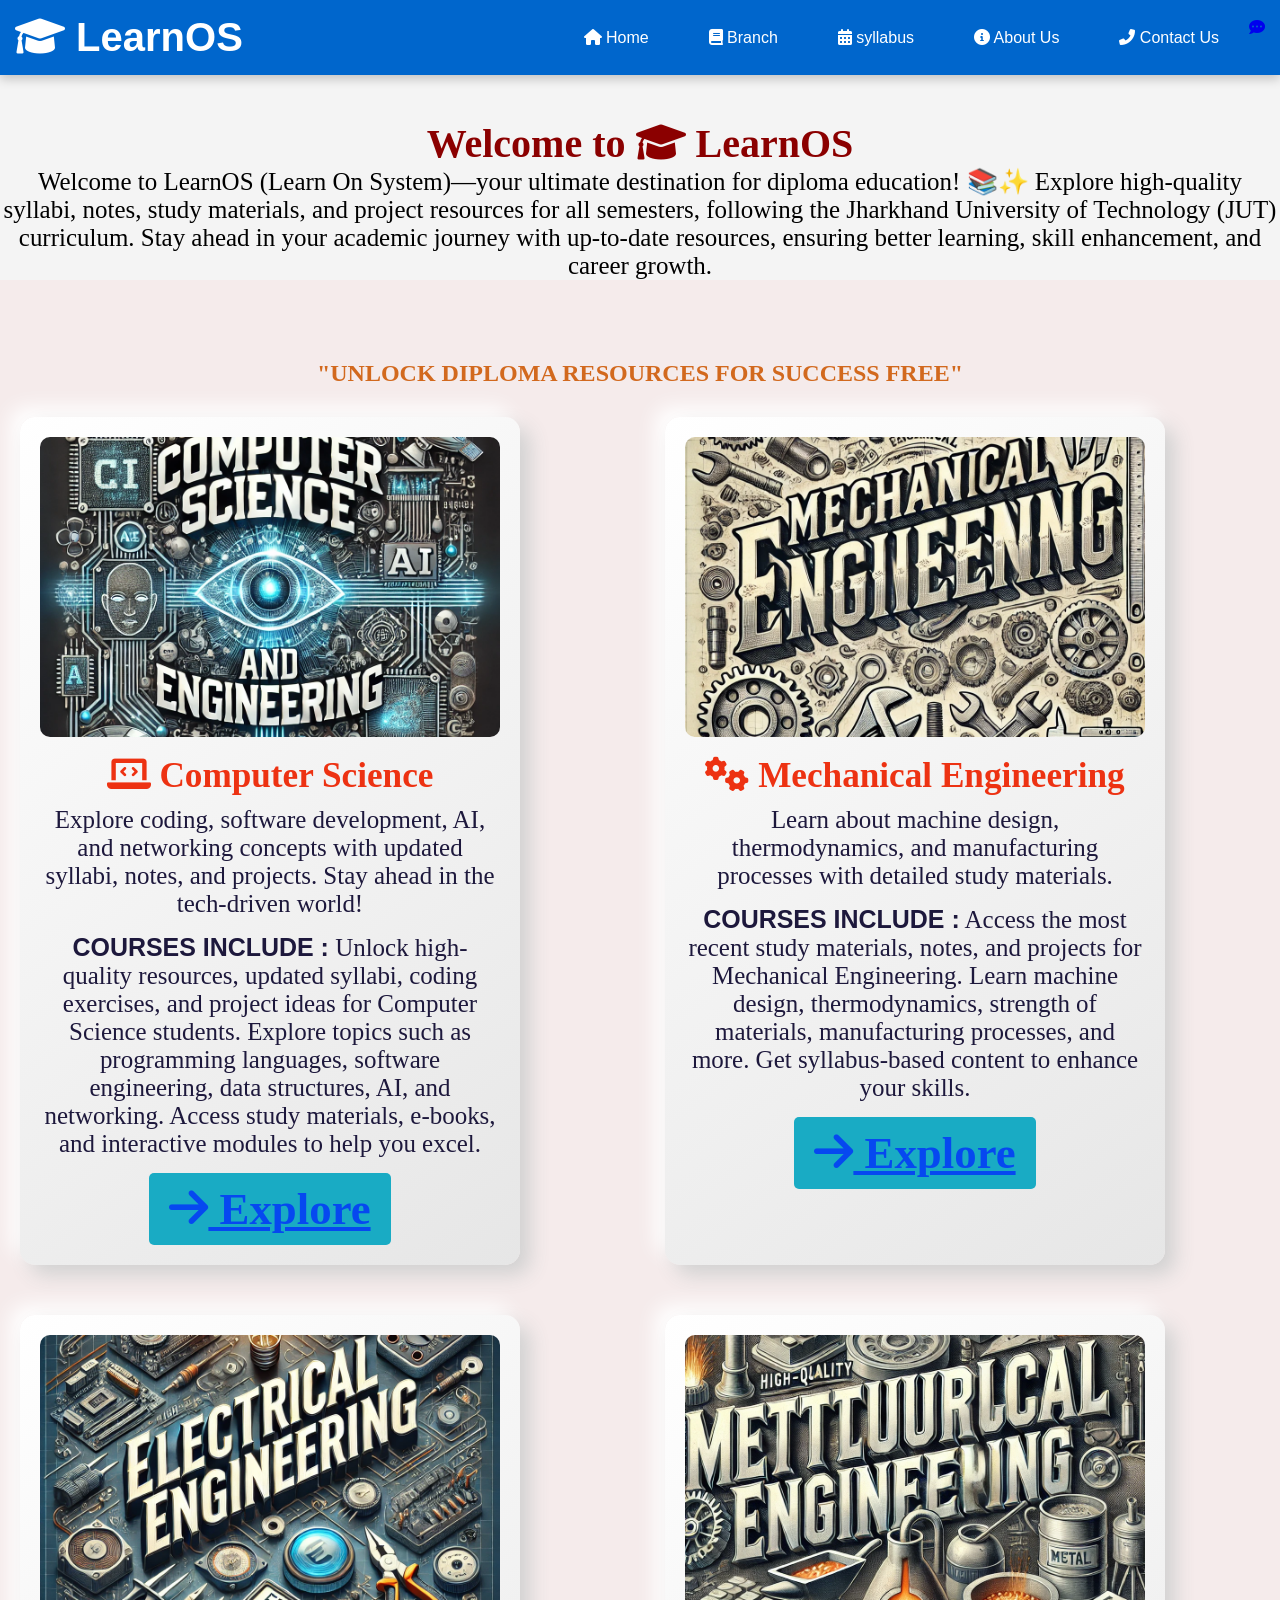
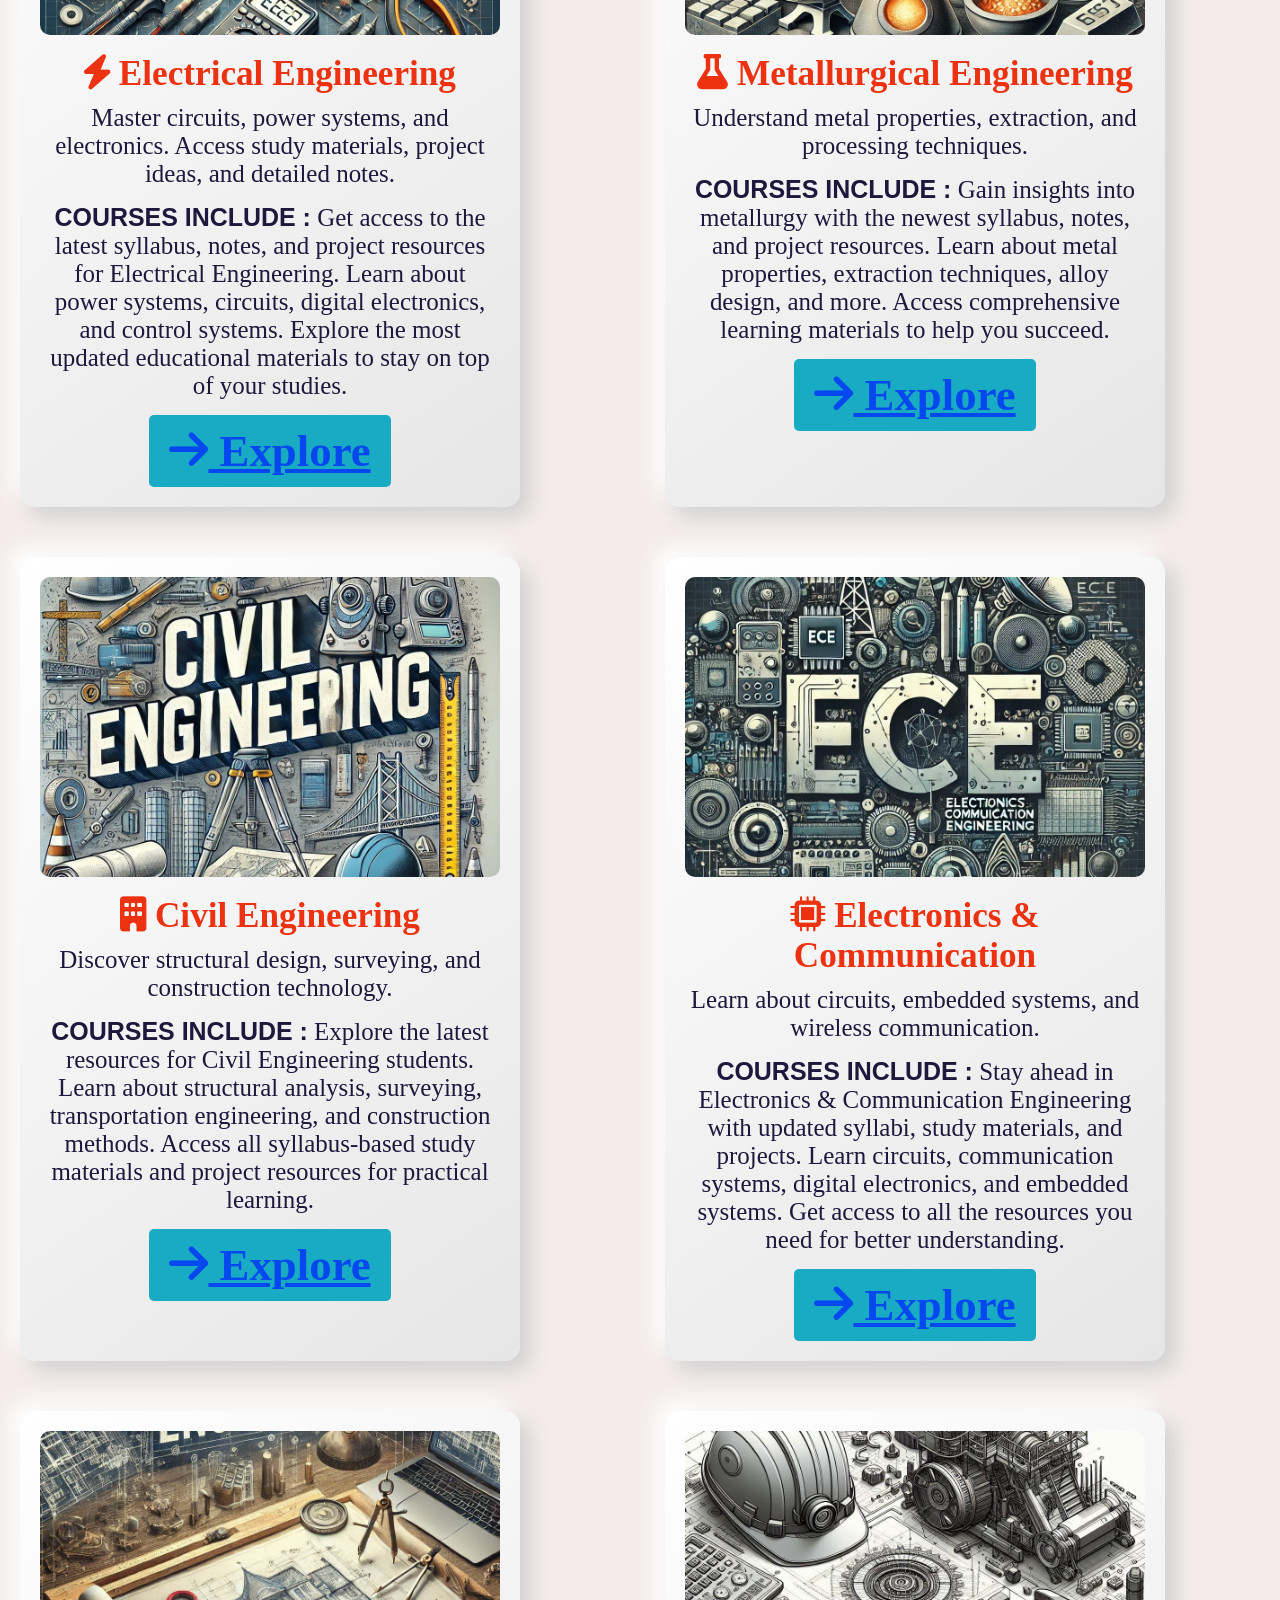
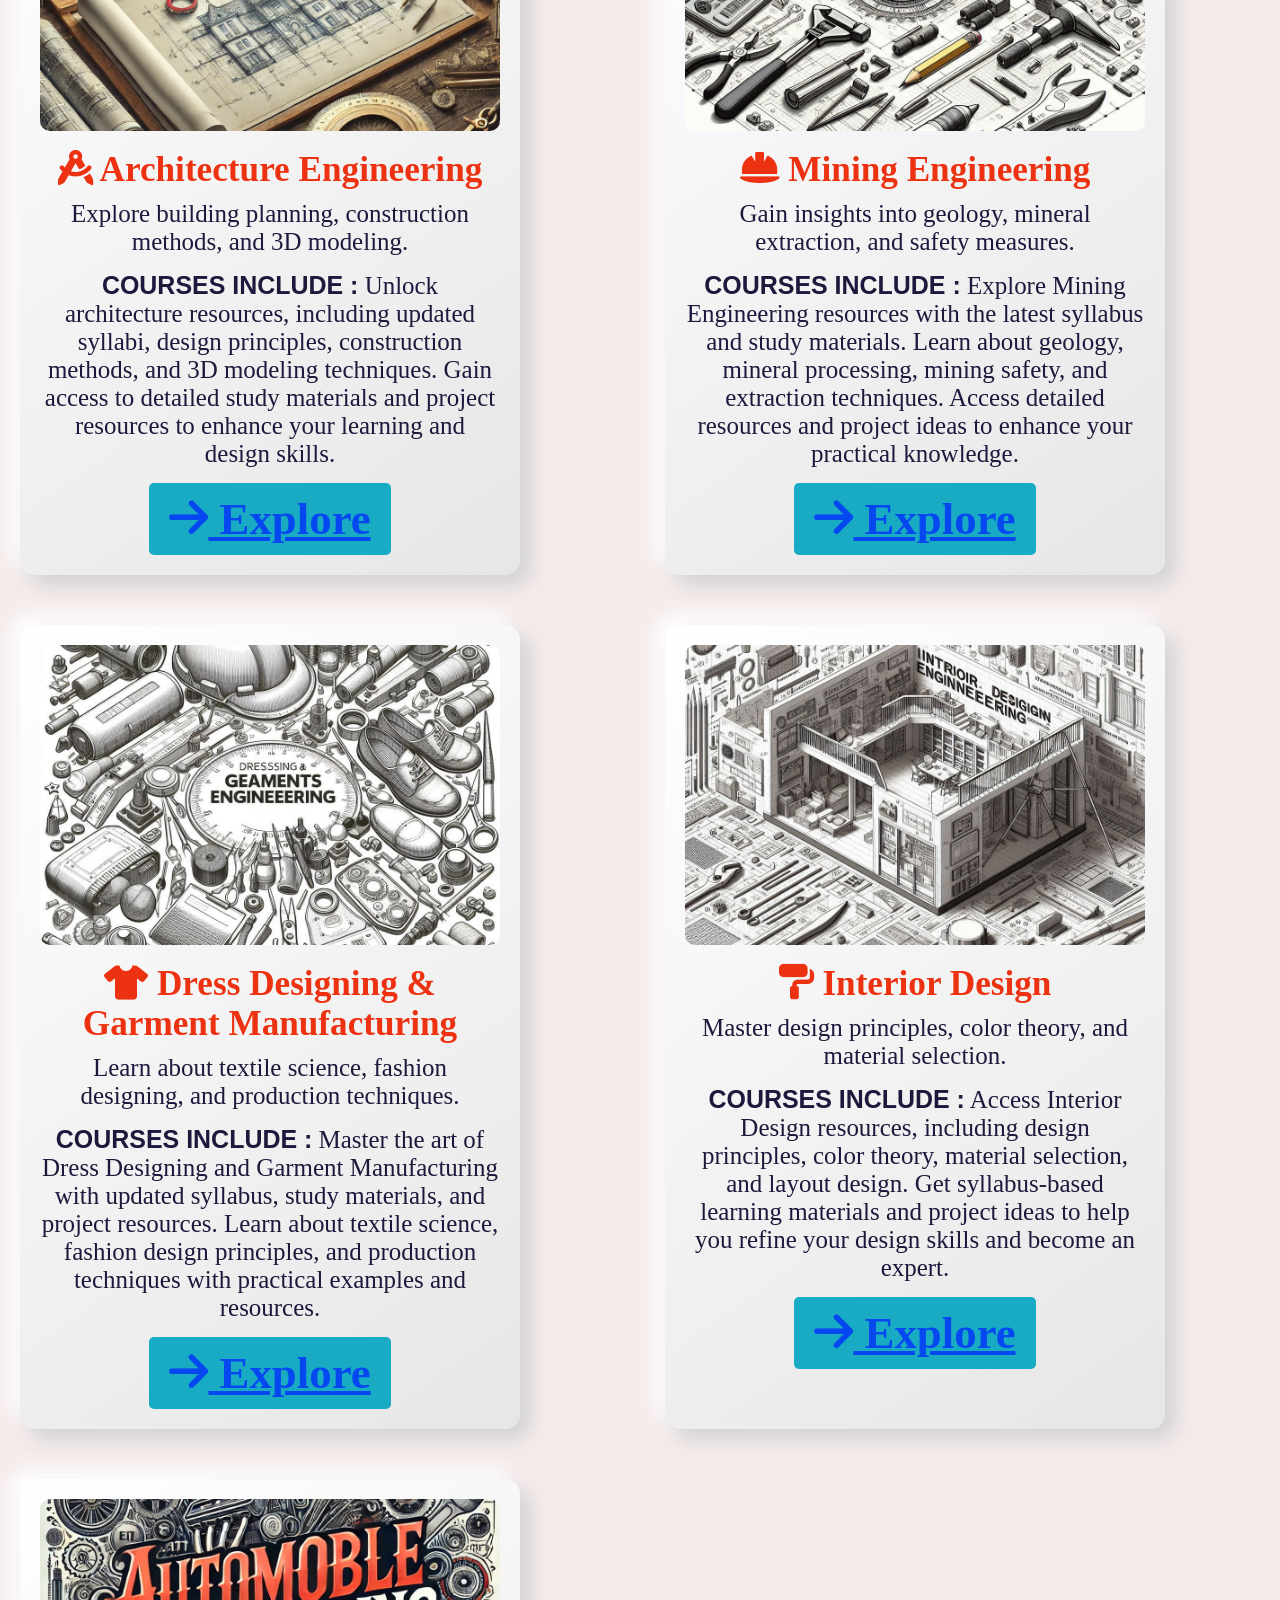
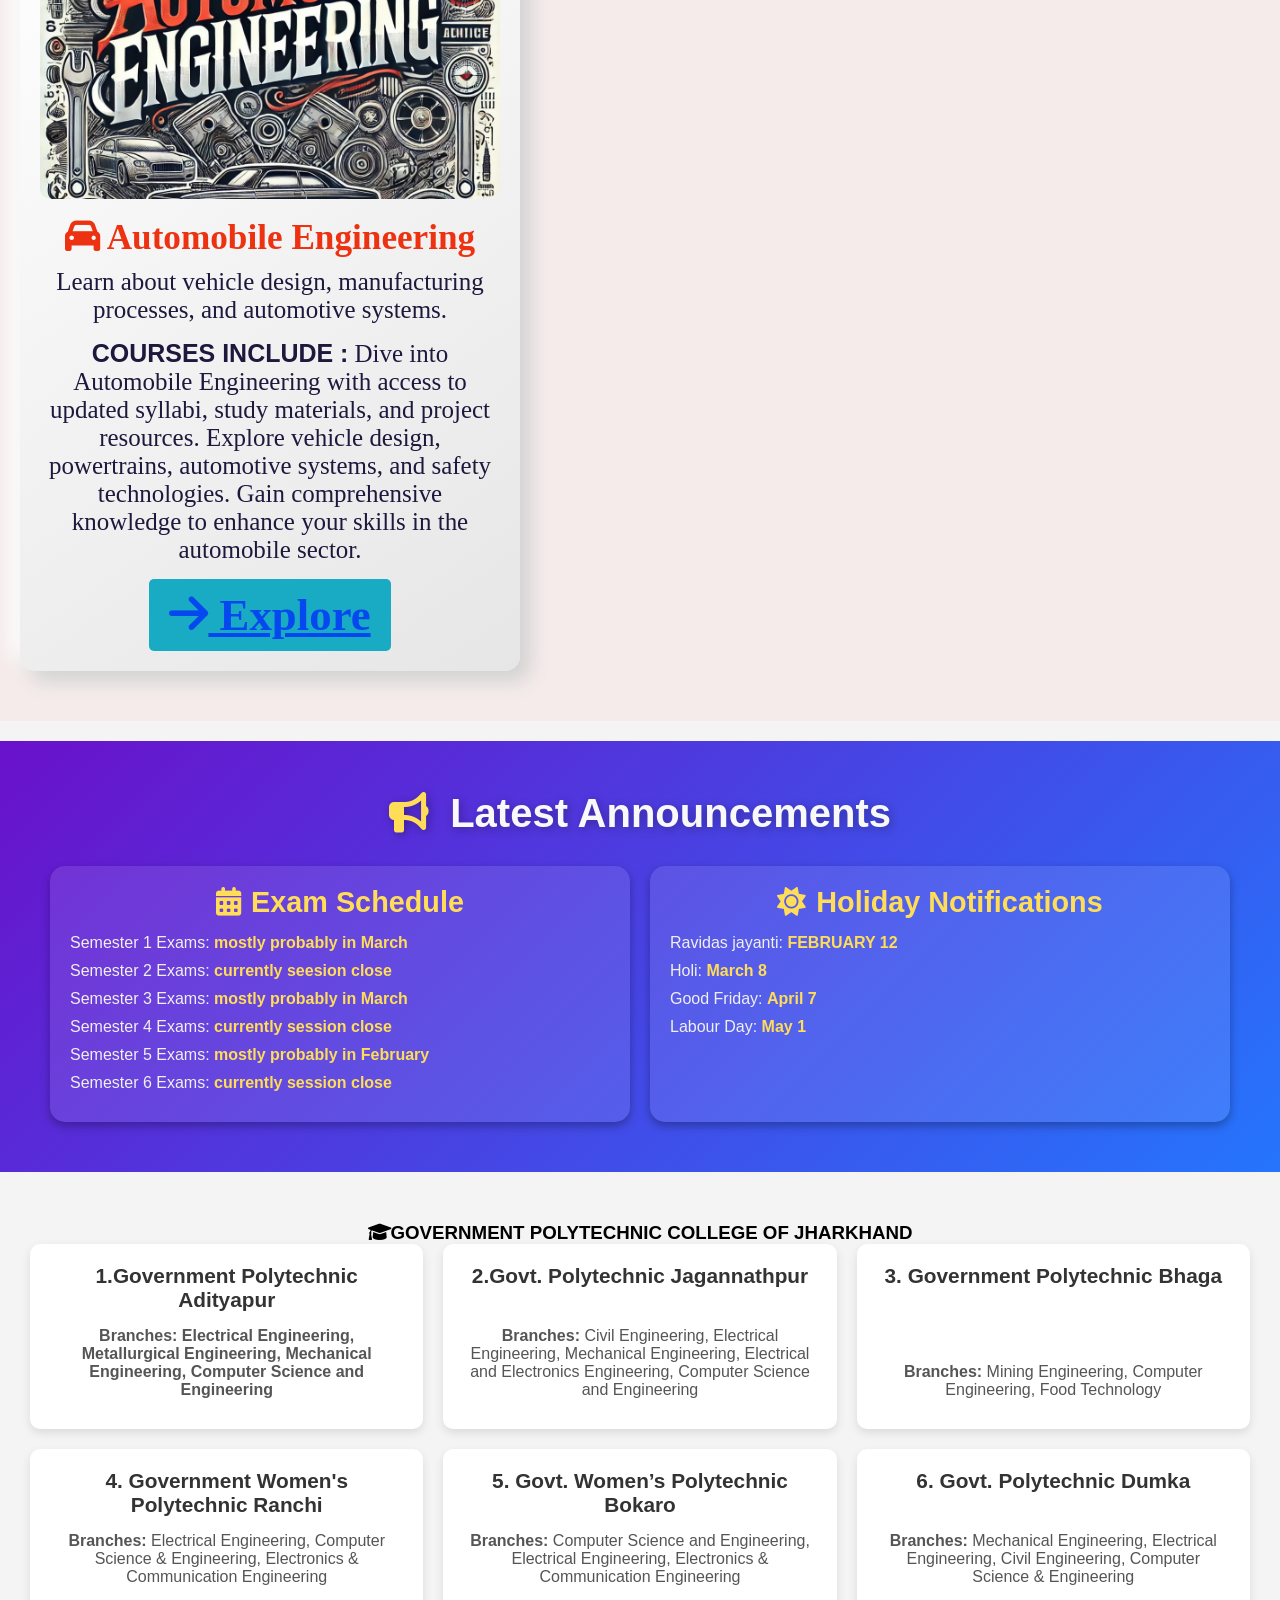
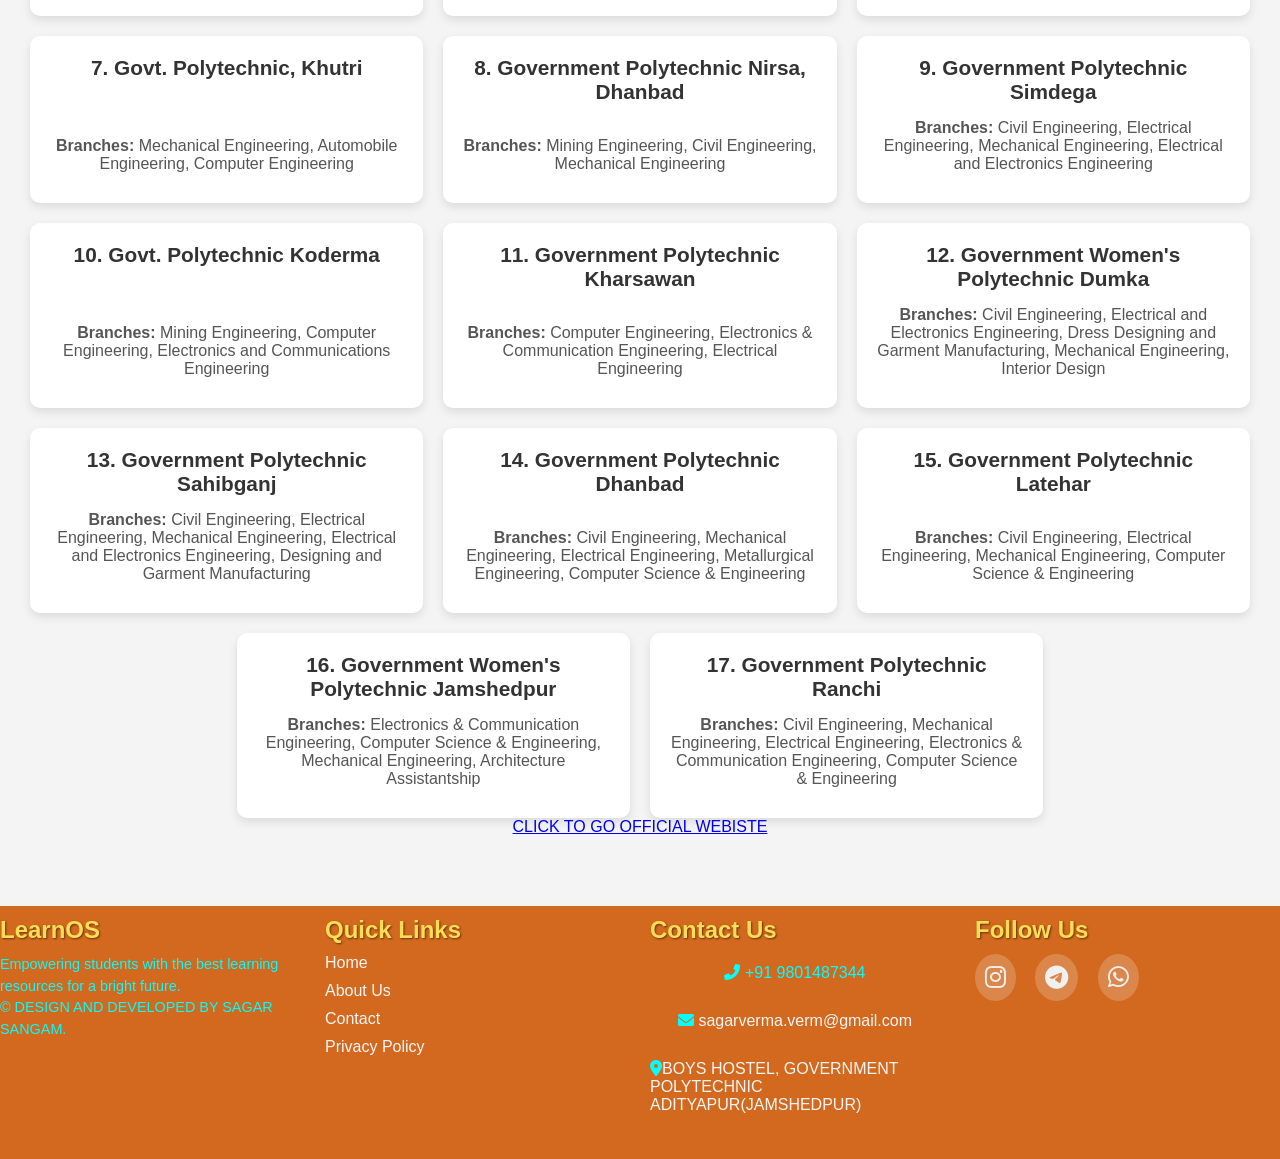
==== commit eebe2fae: "index.html" ====
--- a/index.html
+++ b/index.html
@@ -246,7 +246,7 @@
                     <ul>
                   
                         
-                        <li>BASANT PANCHANMI: <strong>FEBRUARY 3</strong></li>
+                        <li>Ravidas jayanti: <strong>FEBRUARY 12</strong></li>
                         <li>Holi: <strong>March 8</strong></li>
                         <li>Good Friday: <strong>April 7</strong></li>
                         <li>Labour Day: <strong>May 1</strong></li>
--- a/style.css
+++ b/style.css
@@ -271,7 +271,20 @@
   .card:hover::before {
     opacity: 2;
   }
-  
+  .btn {
+    display: inline-block;
+    padding: 10px 20px;
+    background-color: #19abc4;
+    color: #fff;
+    text-decoration: none;
+    border-radius: 5px;
+    font-weight: bold;
+    transition: background-color 0.3s ease;
+}
+
+.btn:hover {
+    background-color: #4618ea;
+}
   /* Slide-in animation for the cards */
   @keyframes slideIn {
     0% {
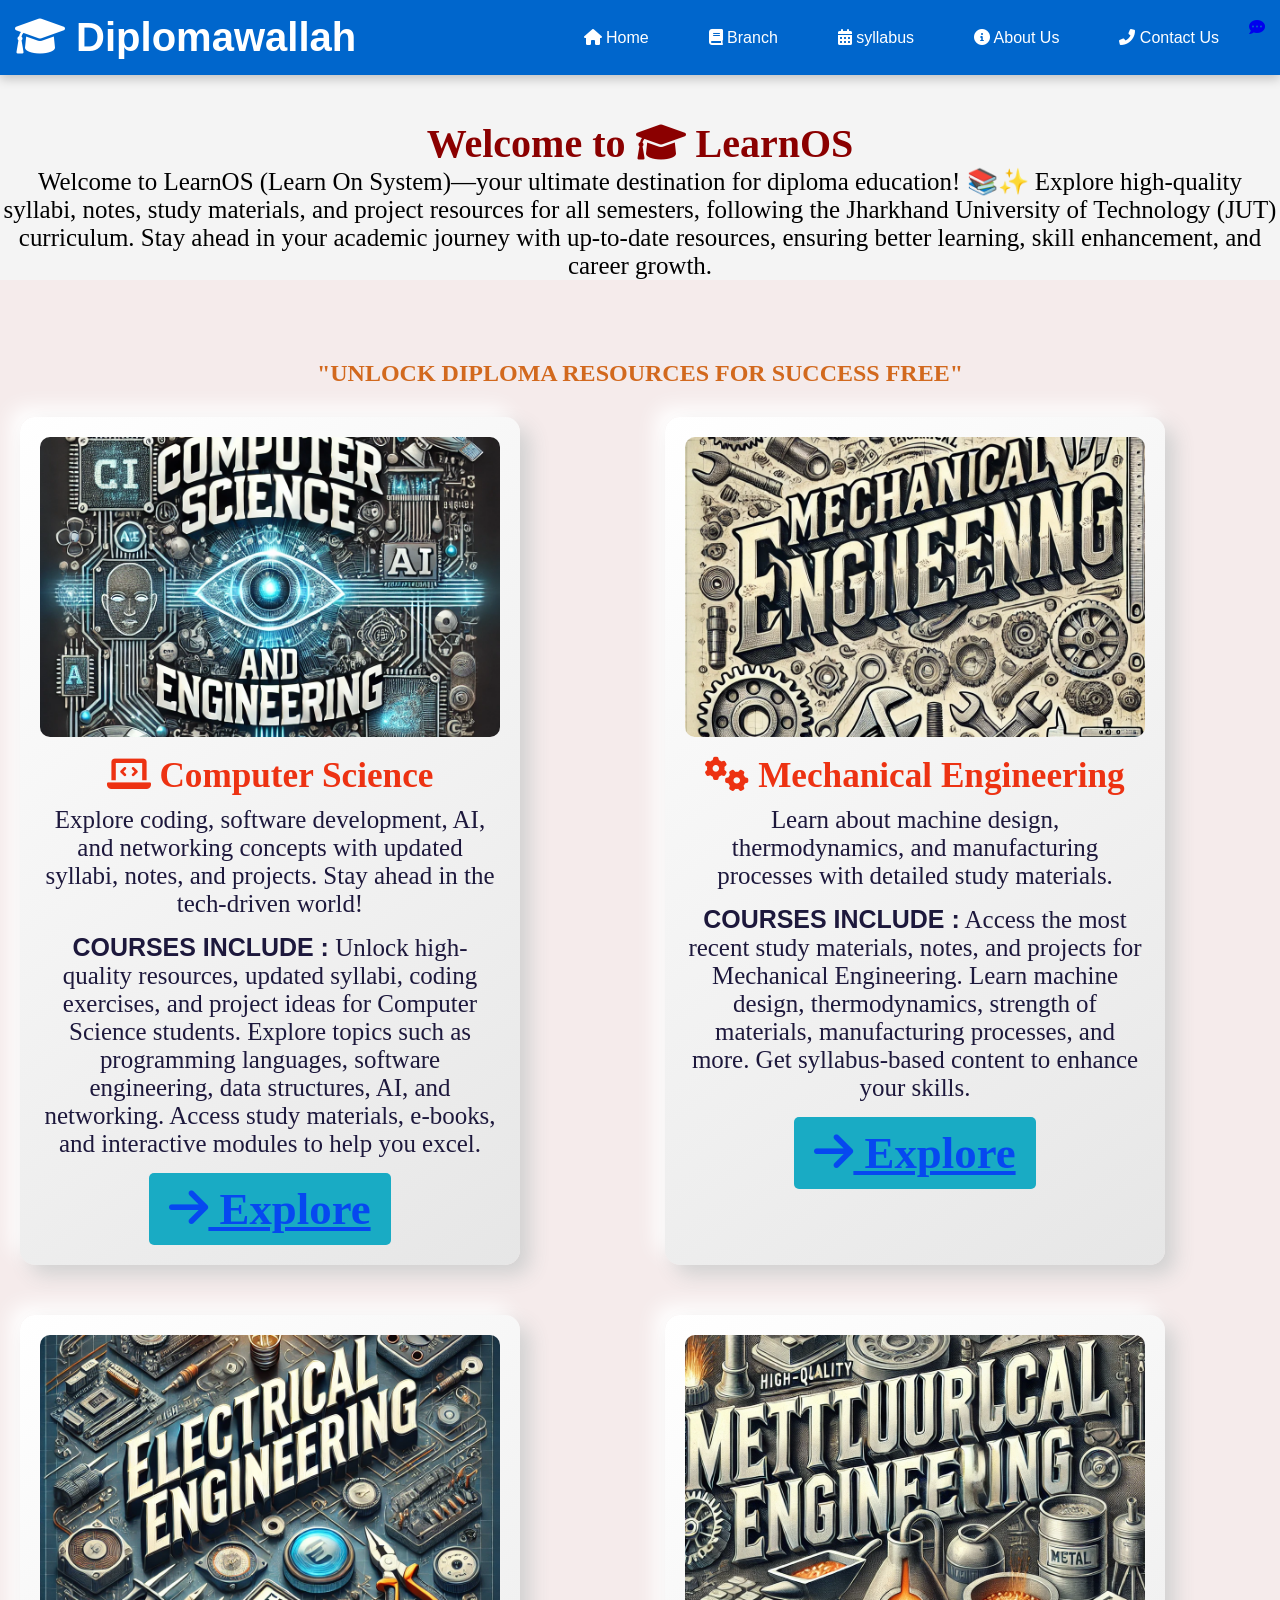
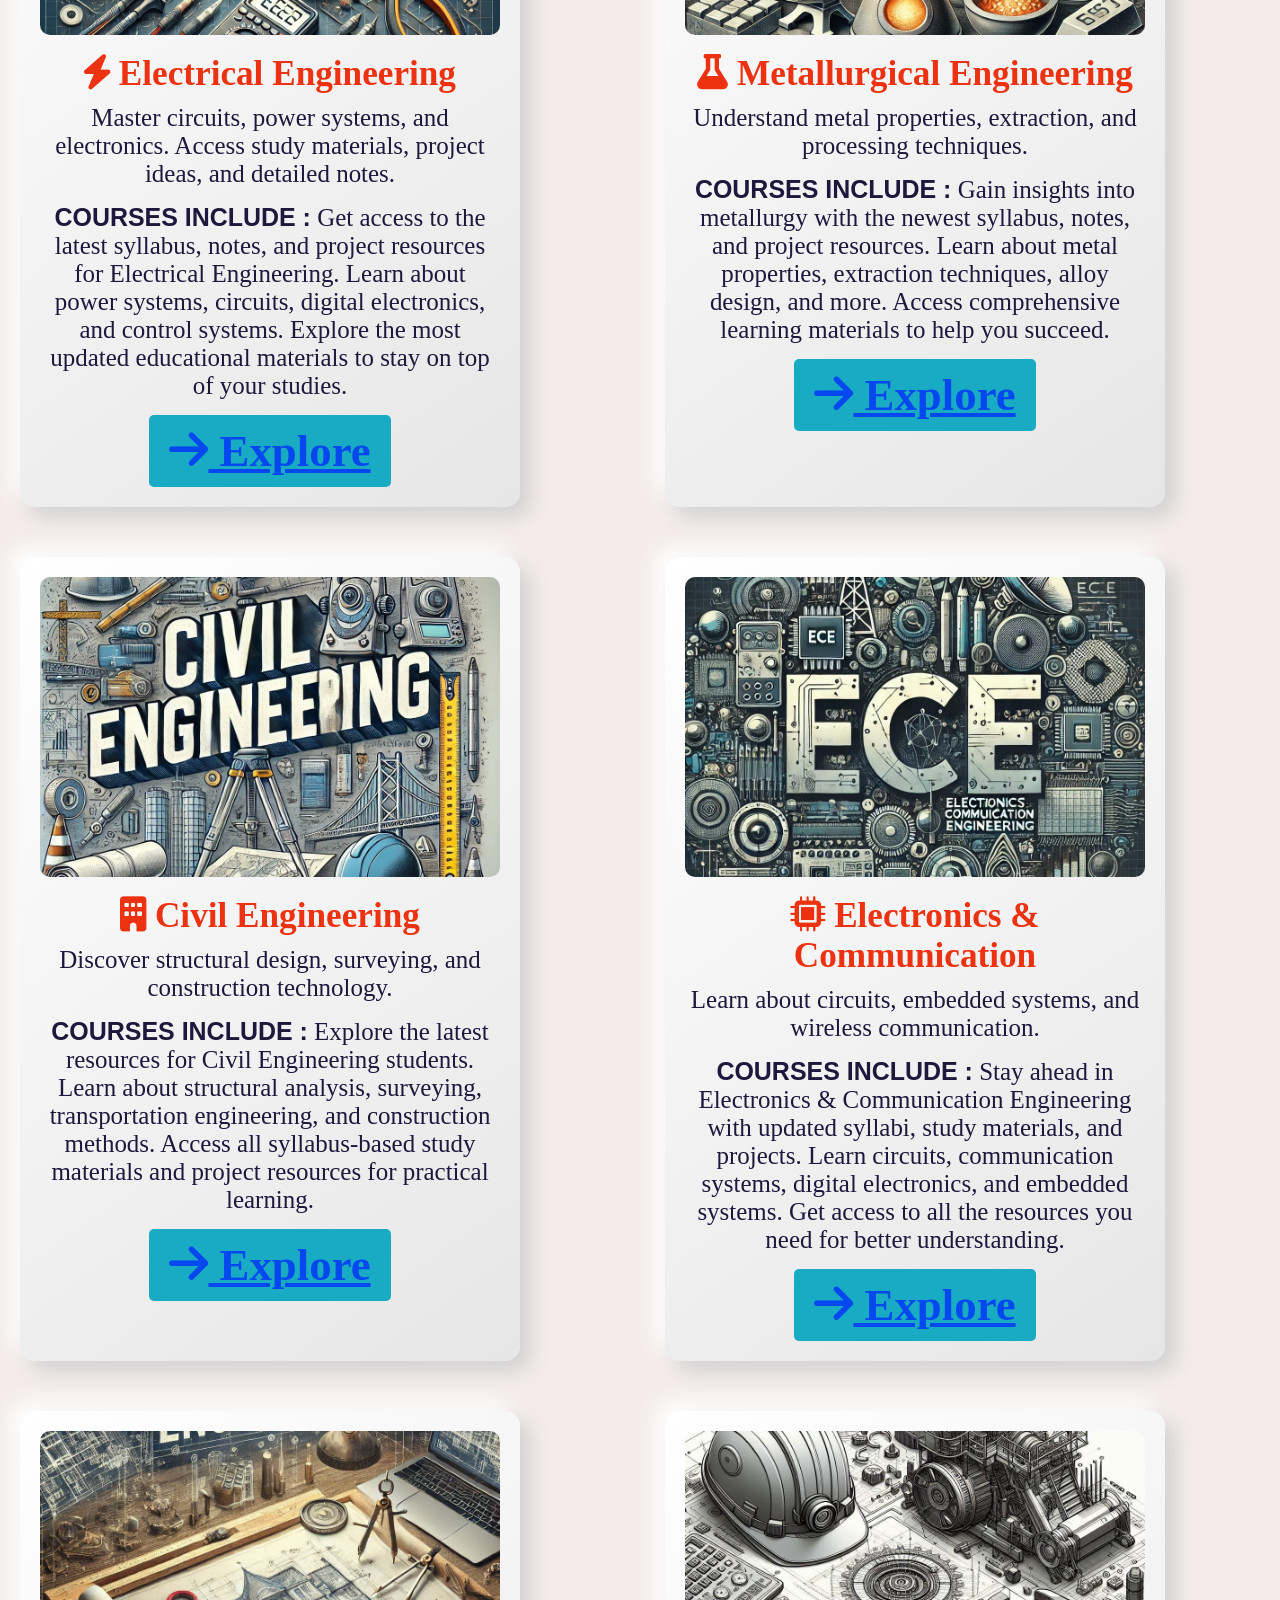
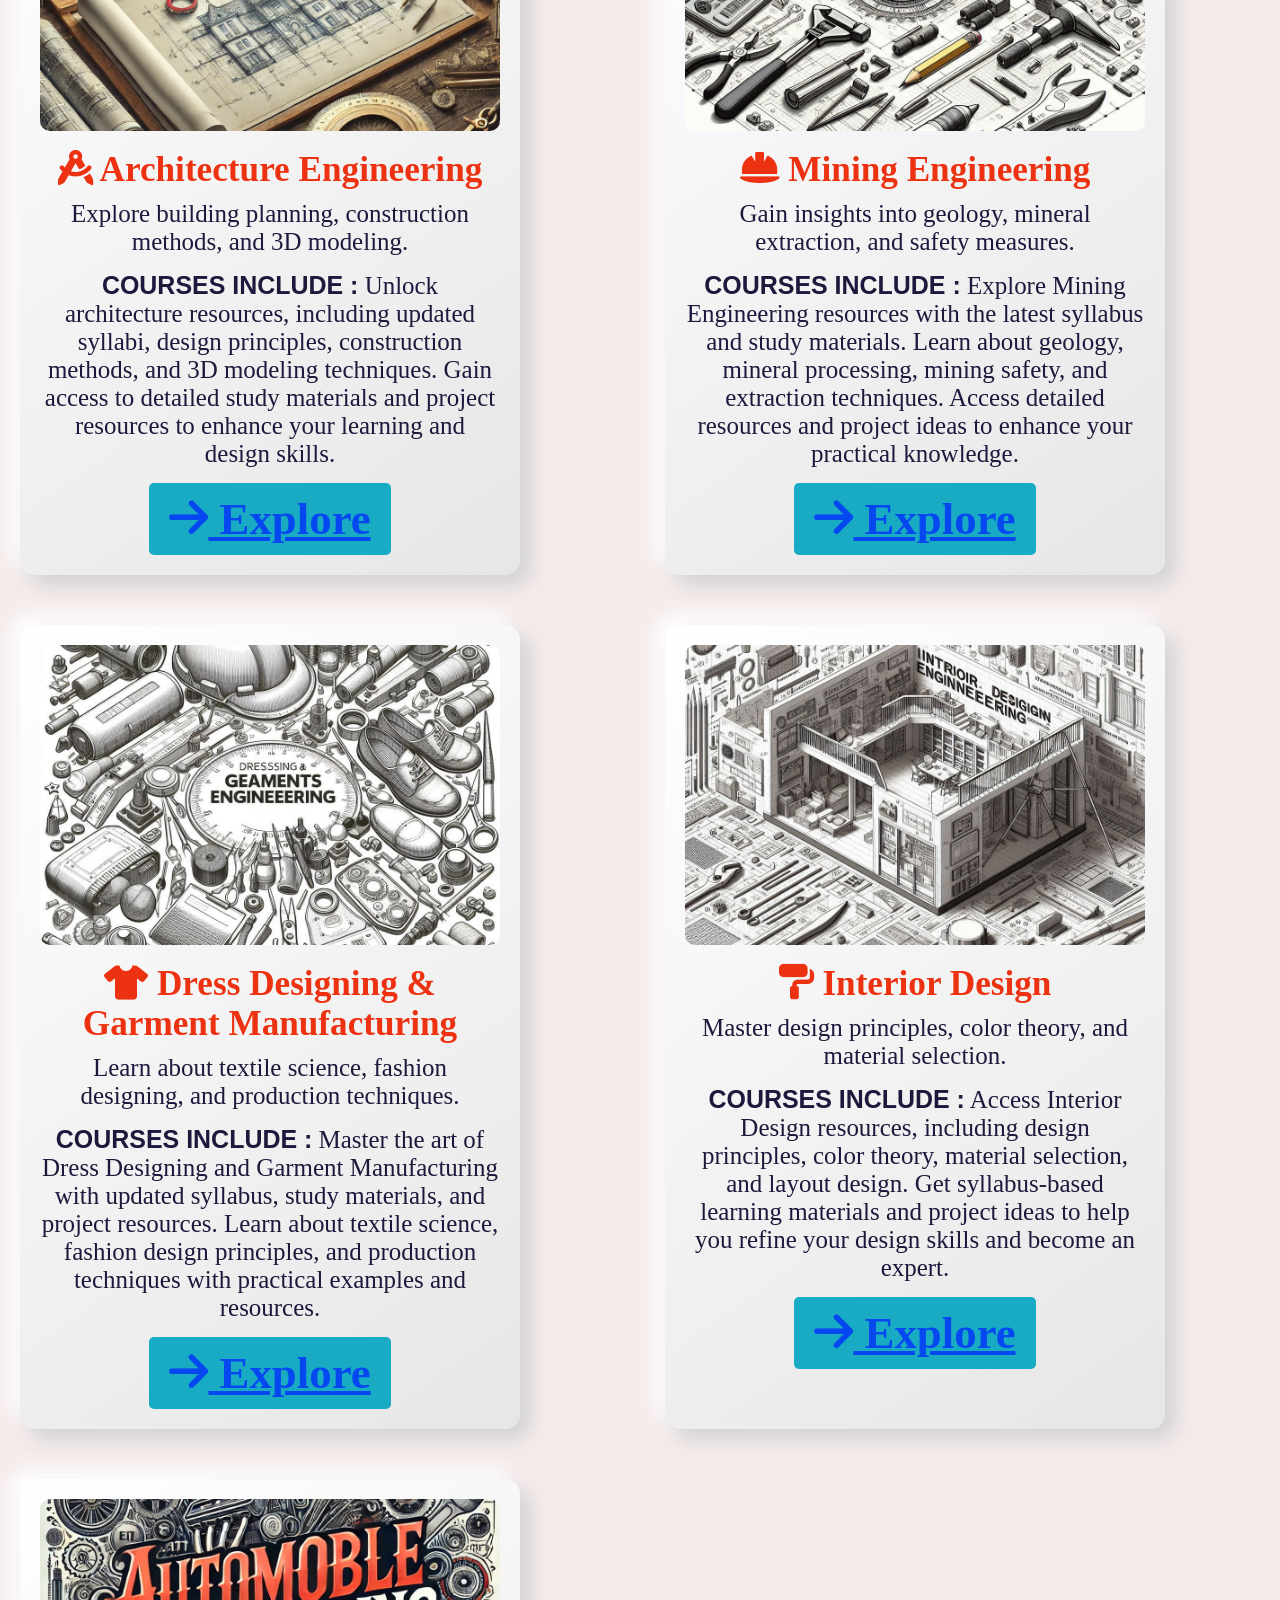
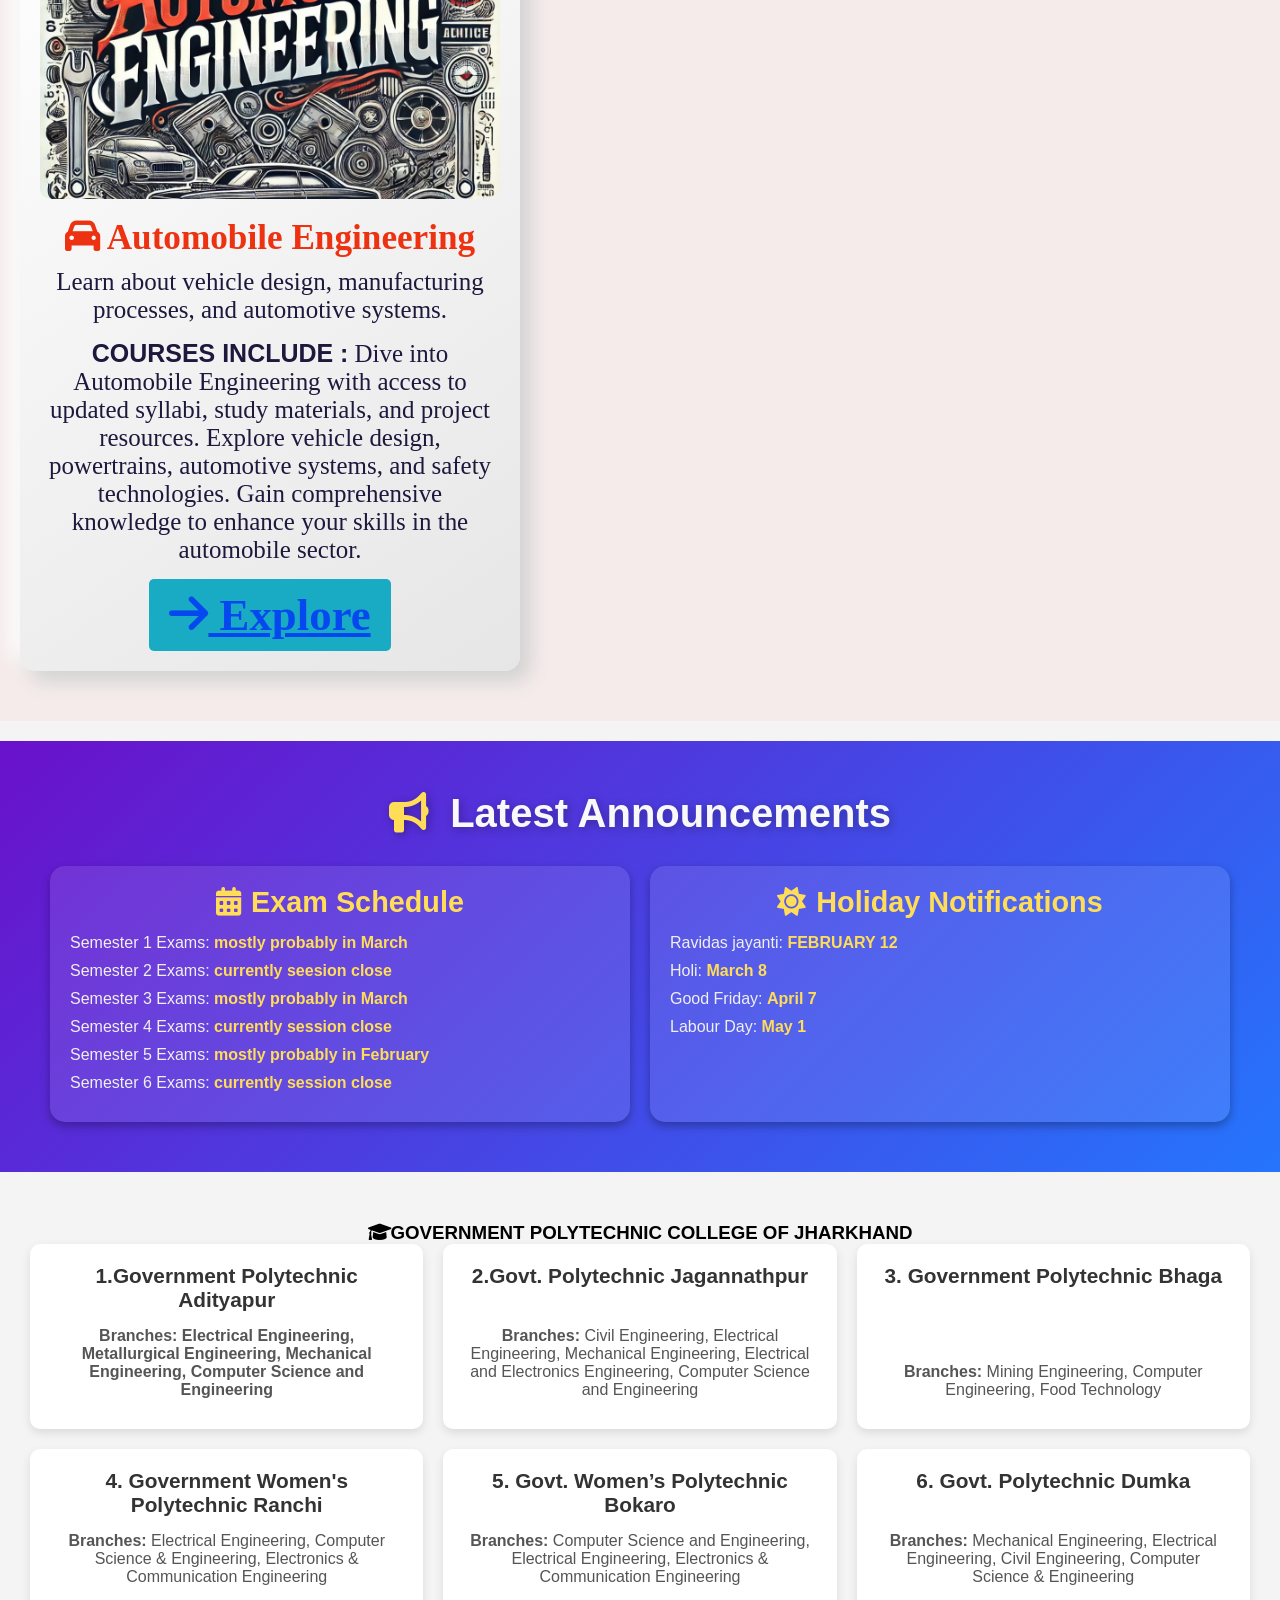
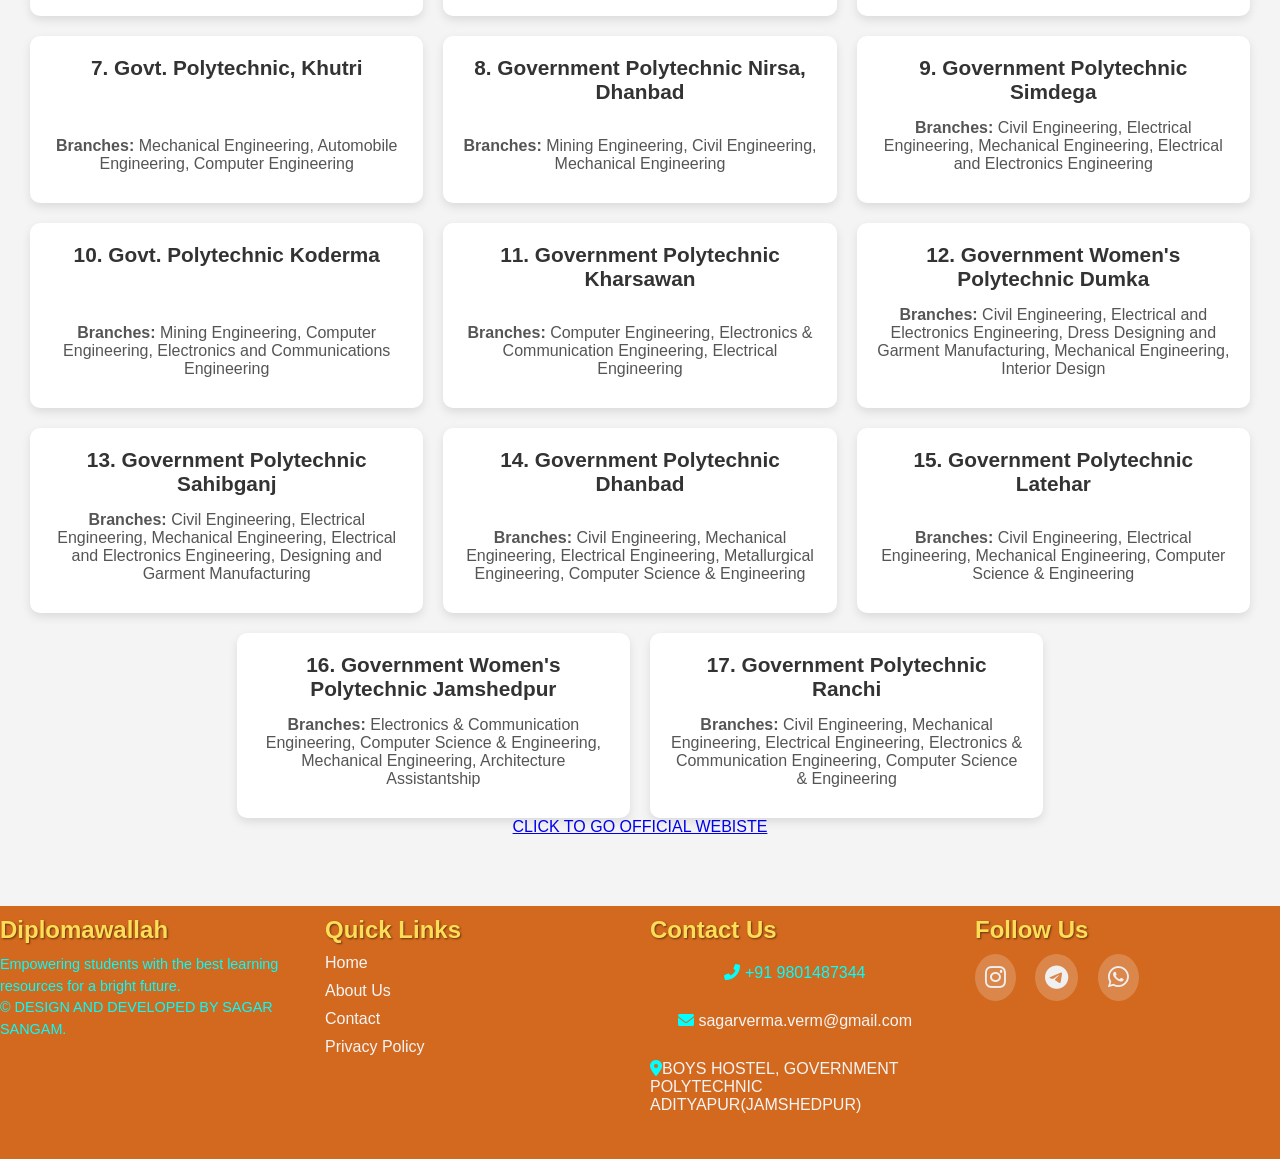
==== commit fc988982: "index.html" ====
--- a/index.html
+++ b/index.html
@@ -4,7 +4,7 @@
 <head>
     <meta charset="UTF-8">
     <meta name="viewport" content="width=device-width, initial-scale=1.0">
-    <title>LearnOS</title>
+    <title>DIPLOMAWALLAH</title>
     <link rel="stylesheet" href="https://cdnjs.cloudflare.com/ajax/libs/font-awesome/6.0.0-beta3/css/all.min.css">
     <link rel="stylesheet" href="style.css">
 </head>
@@ -13,7 +13,7 @@
     <!-- Header with Logo and Hamburger Menu -->
     <header>
         <div class="logo">
-            <h1><i class="fas fa-graduation-cap"></i> LearnOS</h1>  
+            <h1><i class="fas fa-graduation-cap"></i> Diplomawallah</h1>  
         </div>
 
         <!-- Hamburger Menu Icon -->
@@ -340,7 +340,7 @@
             <div class="footer-container">
                 <!-- Company Info -->
                 <div class="footer-section">
-                    <h2>LearnOS</h2>
+                    <h2>Diplomawallah</h2>
                     <p>Empowering students with the best learning resources for a bright future.</p>
                     <p>&copy; DESIGN AND DEVELOPED BY SAGAR SANGAM.</p>
                     
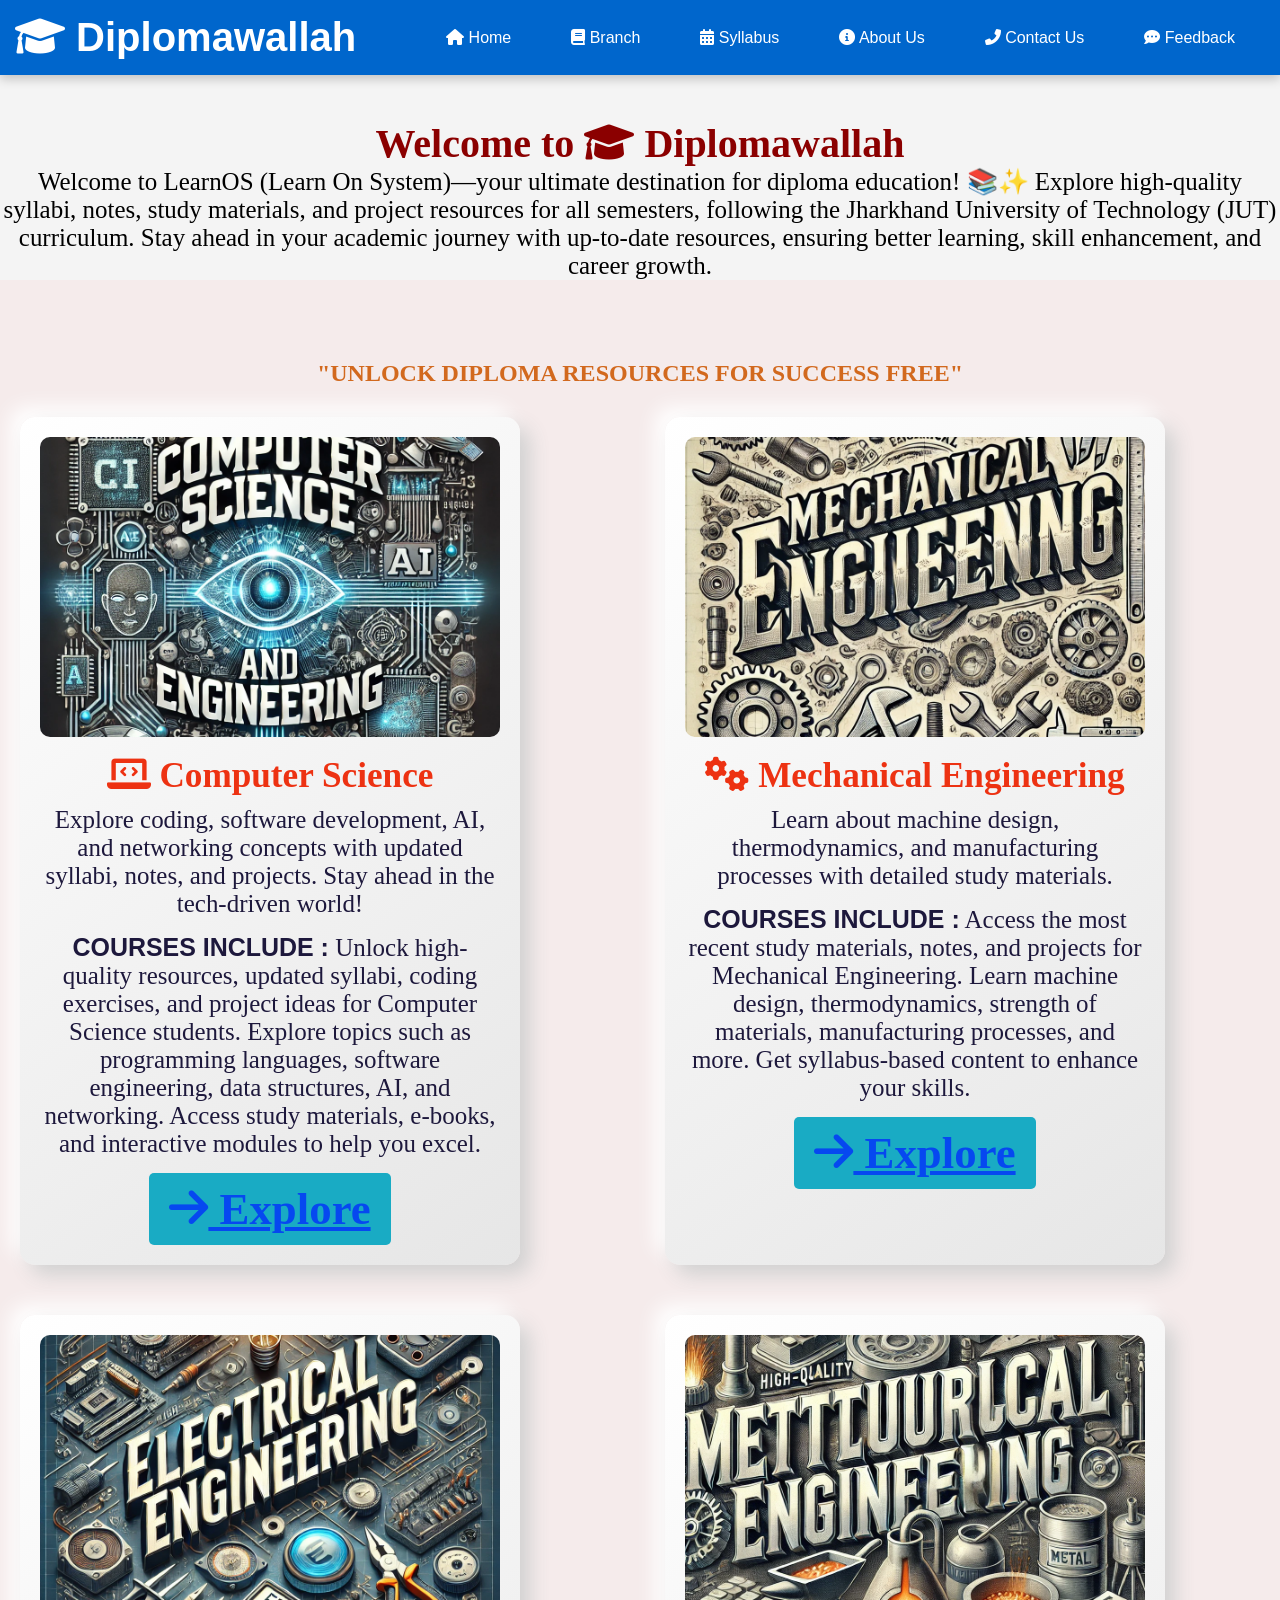
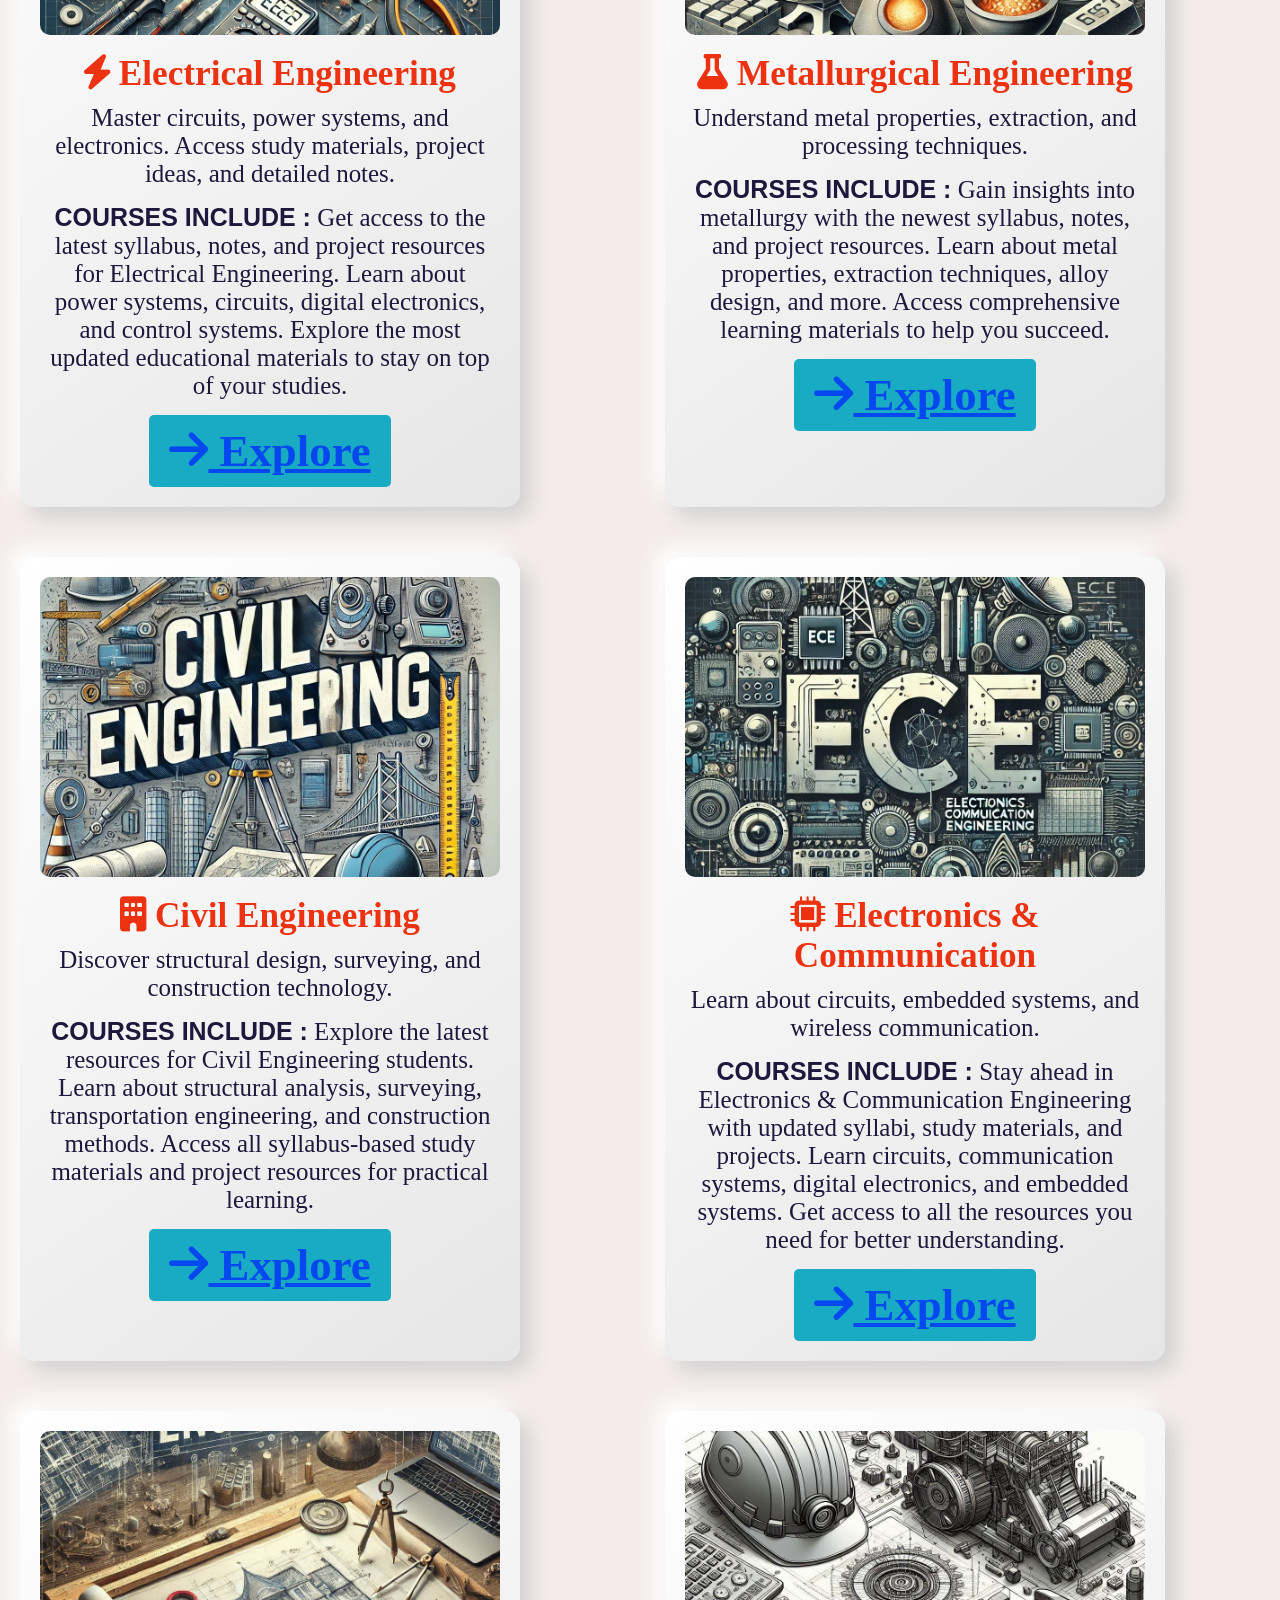
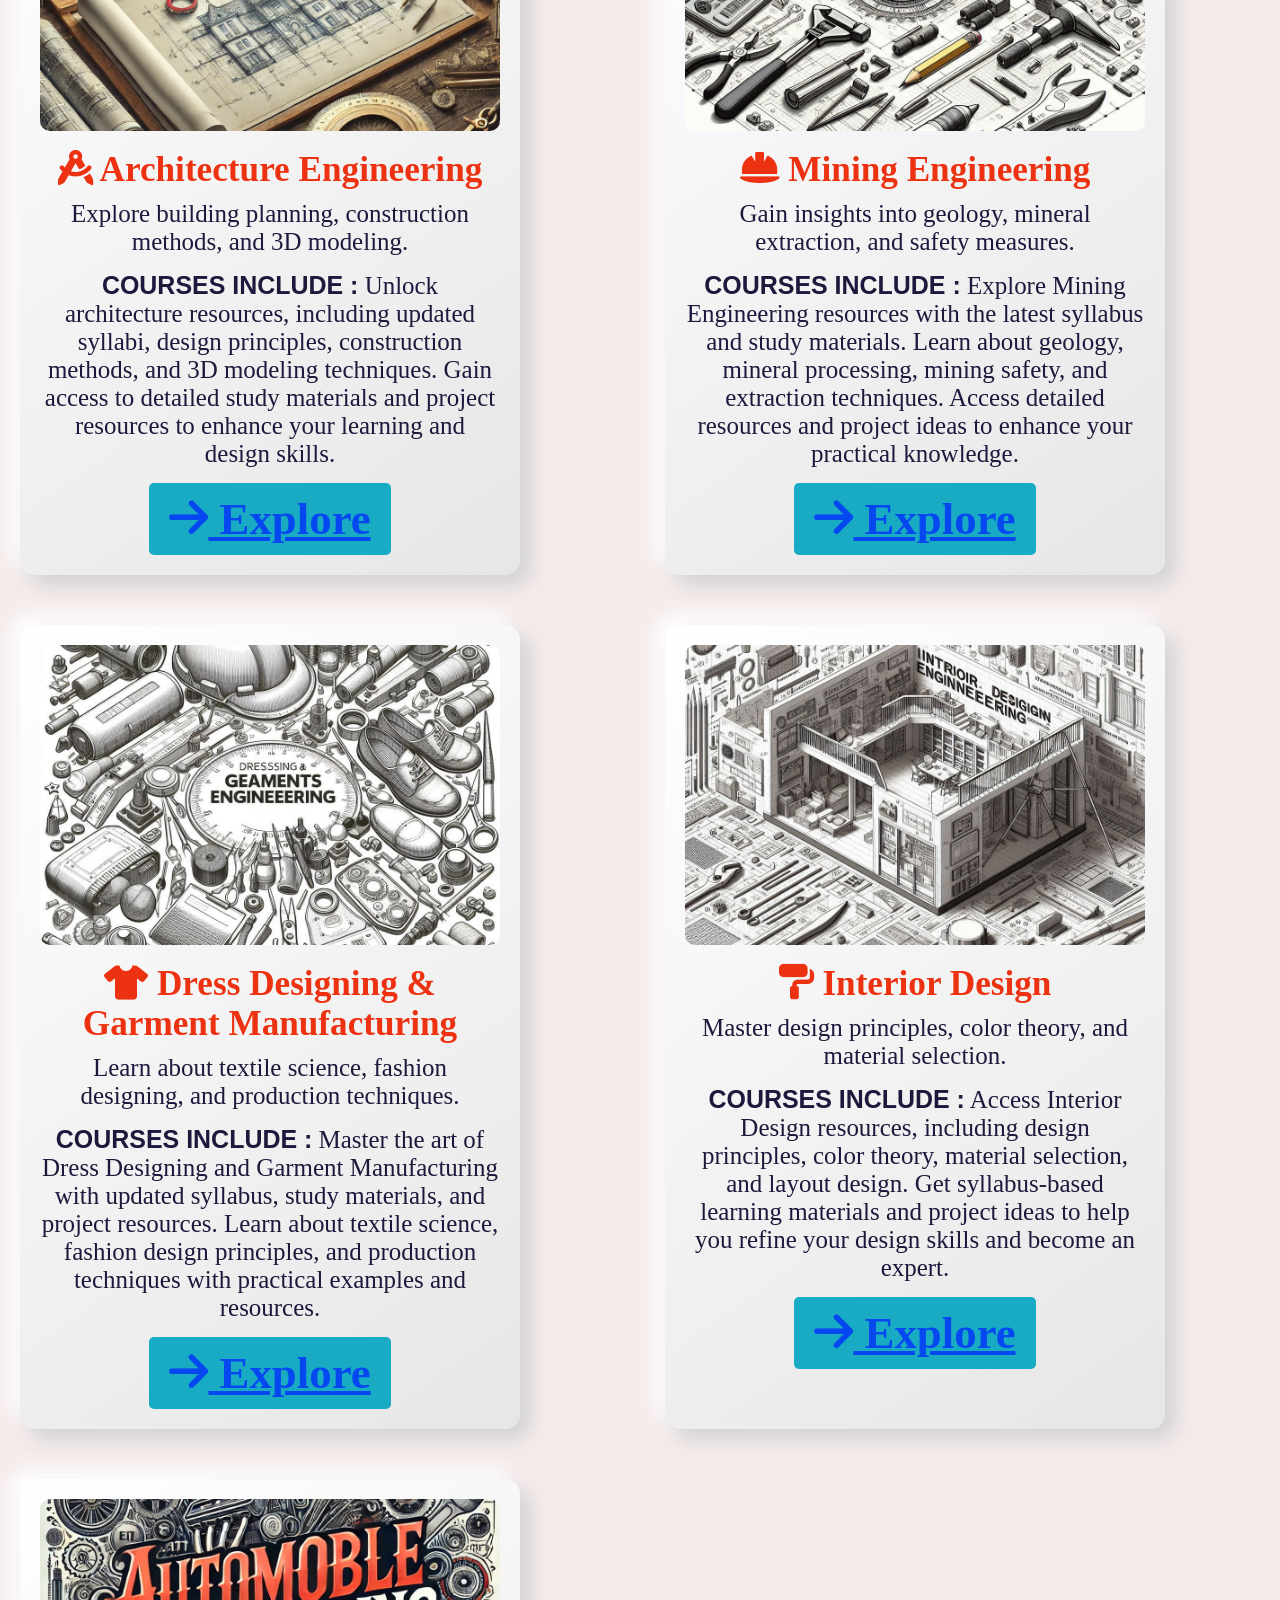
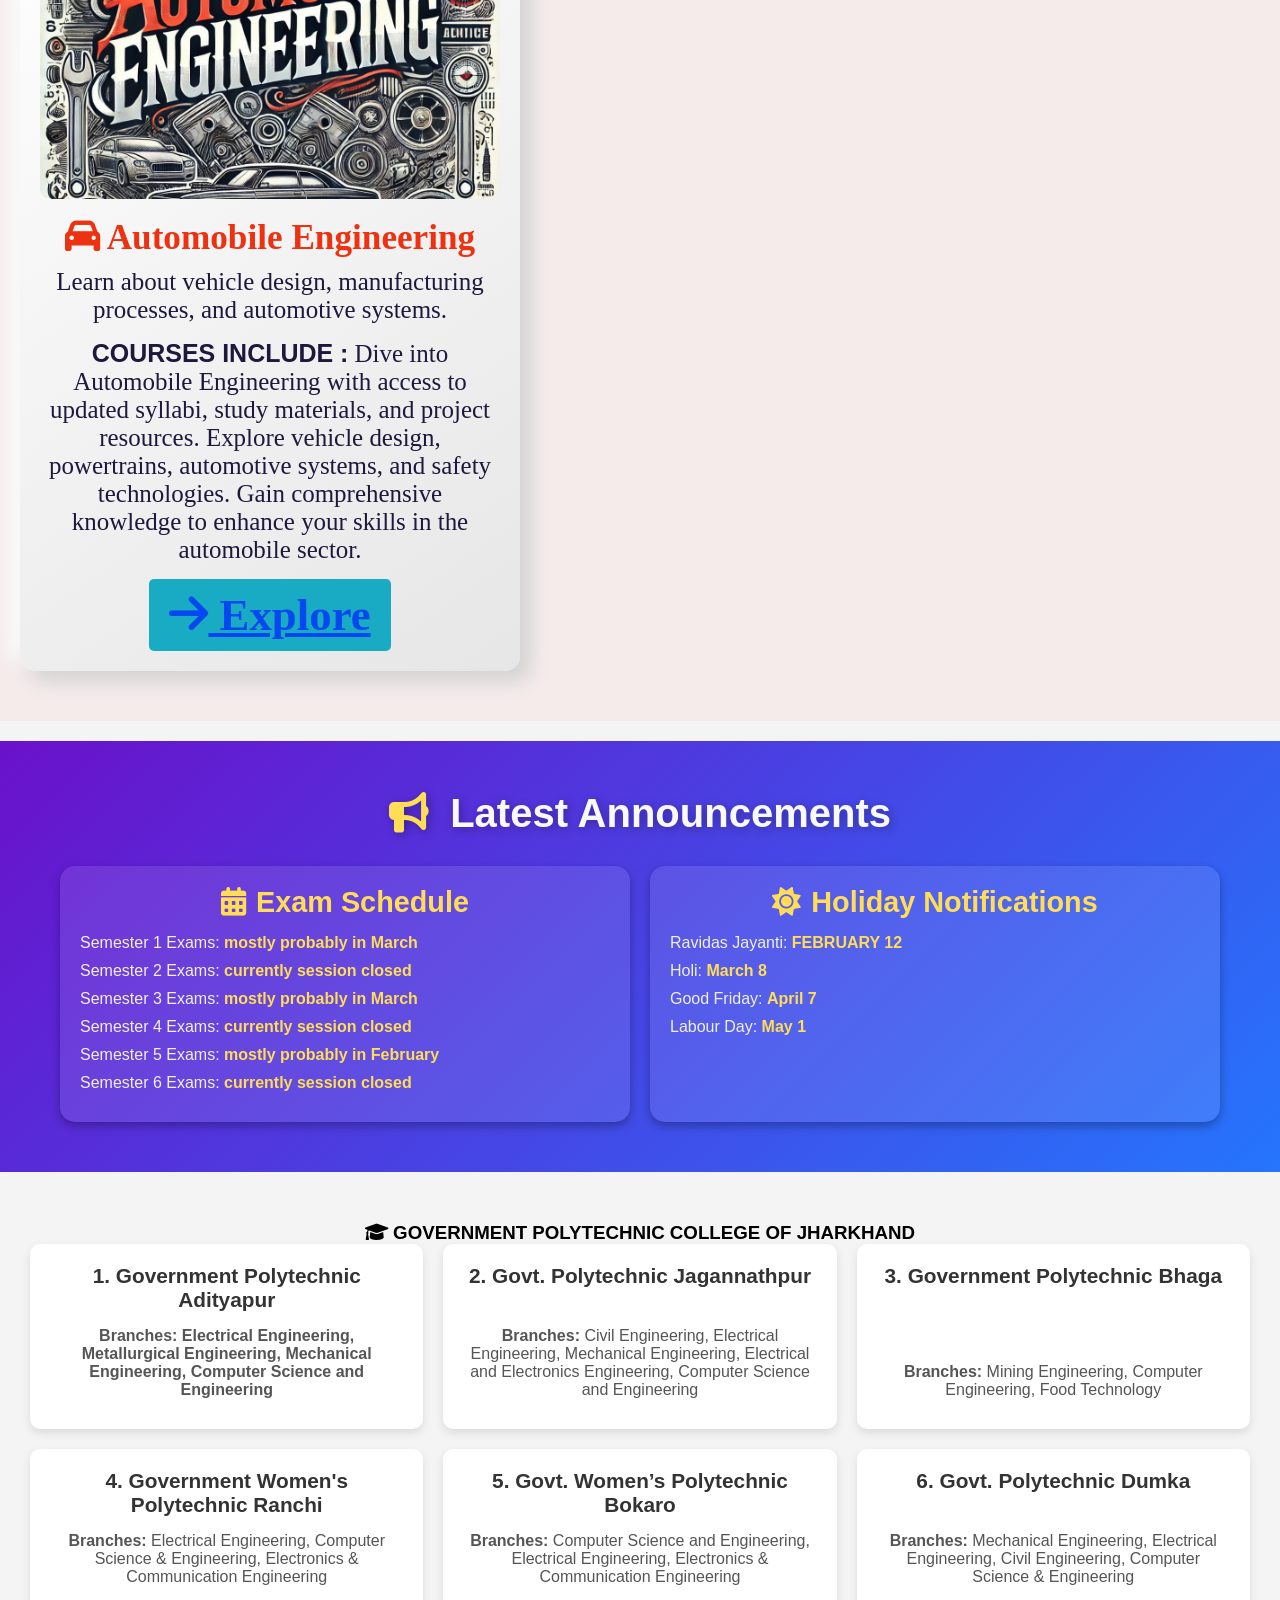
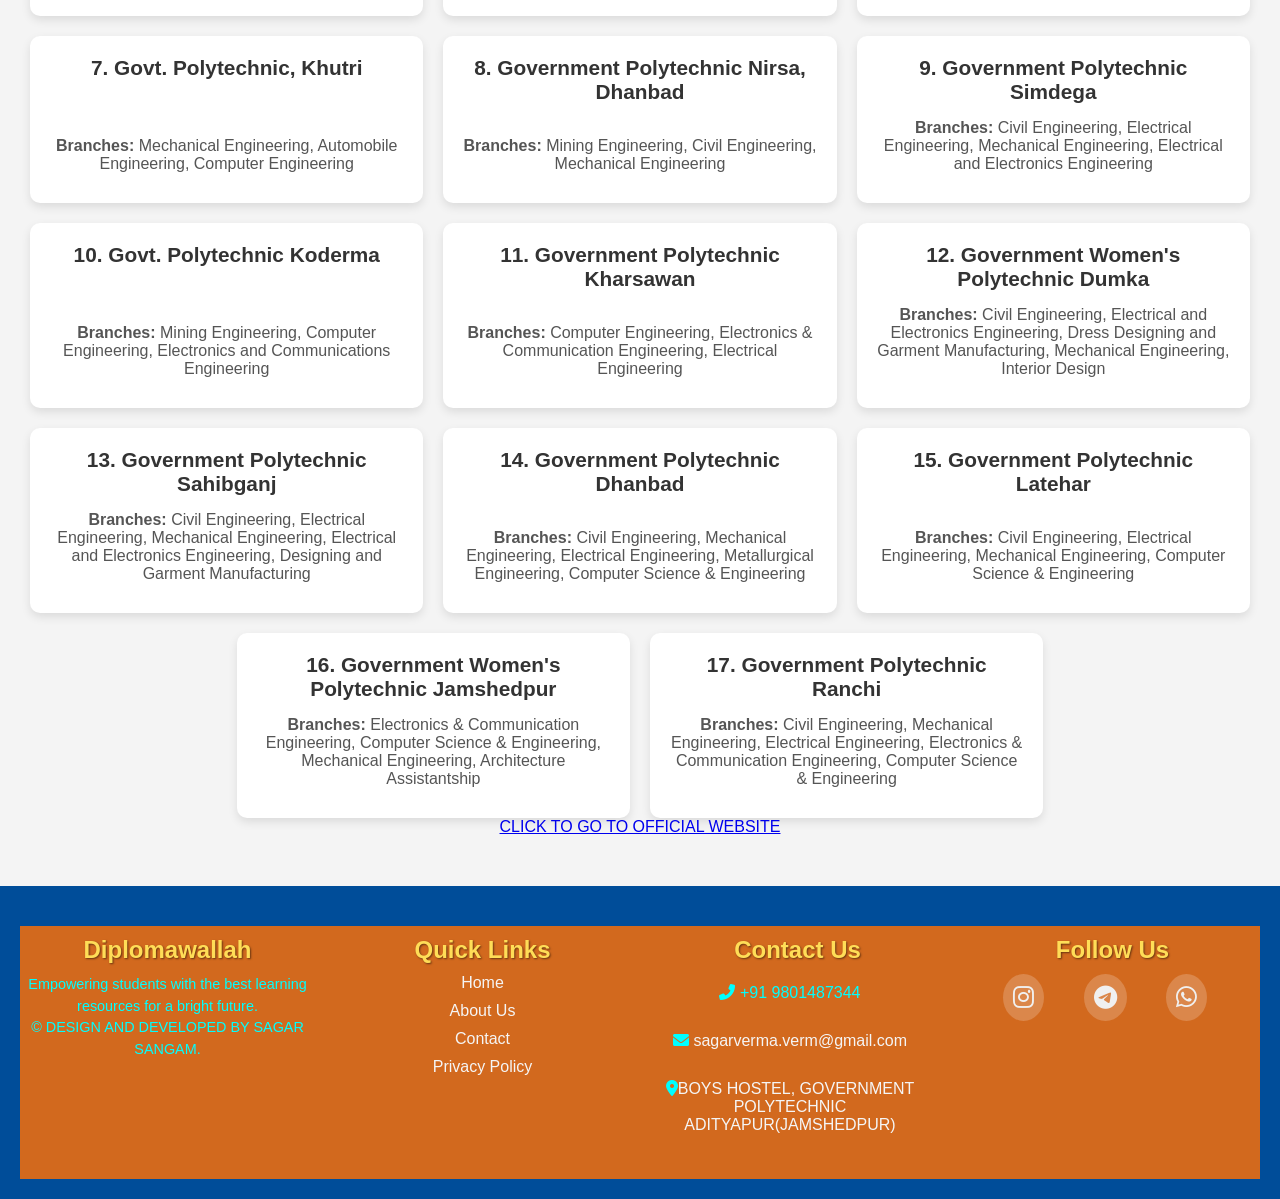
==== commit 77705e6b: "index.html" ====
--- a/index.html
+++ b/index.html
@@ -1,28 +1,26 @@
-
 <!DOCTYPE html>
 <html lang="en">
 <head>
     <meta charset="UTF-8">
-    <meta name="viewport" content="width=device-width, initial-scale=1.0">
+    <meta name="viewport" content="width=device-width, initial-scale=1">
     <title>DIPLOMAWALLAH</title>
     <link rel="stylesheet" href="https://cdnjs.cloudflare.com/ajax/libs/font-awesome/6.0.0-beta3/css/all.min.css">
     <link rel="stylesheet" href="style.css">
 </head>
 <body>
 
-    <!-- Header with Logo and Hamburger Menu -->
     <header>
         <div class="logo">
             <h1><i class="fas fa-graduation-cap"></i> Diplomawallah</h1>  
         </div>
-
+    
         <!-- Hamburger Menu Icon -->
         <div class="hamburger" onclick="toggleMenu()">
             <span></span>
             <span></span>
             <span></span>
         </div>
-
+    
         <!-- Navigation Bar -->
         <nav id="navbar">
             <ul>
@@ -37,11 +35,10 @@
                         <a href="ECE.html"><i class="fas fa-microchip"></i> Electronics & Communication</a>
                         <a href="architecture.html"><i class="fas fa-drafting-compass"></i> Architecture</a>
                         <a href="mining.html"><i class="fas fa-hard-hat"></i> Mining Engineering</a>
-                        <!-- <a href="chemical.html"><i class="fas fa-vial"></i> Chemical Engineering</a> -->
                     </div>
                 </li>
                 <li class="dropdown" id="semester">
-                    <a href="#" class="dropbtn"><i class="fas fa-calendar-alt"></i> syllabus</a>
+                    <a href="#" class="dropbtn"><i class="fas fa-calendar-alt"></i> Syllabus</a>
                     <div class="dropdown-content" id="semesterDropdown">
                         <a href="https://drive.google.com/file/d/1Q5cxddRyFtJ7ThQG3KMHYFL5JkqJvV_Z/view?usp=drivesdk"><i class="fas fa-file-alt"></i> Semester 1</a>
                         <a href="https://drive.google.com/drive/folders/1CgnmvSk-NQNb1qHNryEI2nrf0m_fF2Ks"><i class="fas fa-file-alt"></i> Semester 2</a>
@@ -49,20 +46,15 @@
                         <a href="https://drive.google.com/drive/folders/1cO2kaN54XI77ZW1untW1eJHBzAqTuxk7"><i class="fas fa-file-alt"></i> Semester 4</a>
                         <a href="https://jutranchi.ac.in/?page_id=1086"><i class="fas fa-file-alt"></i> Semester 5</a>
                         <a href="https://jutranchi.ac.in/?page_id=1088"><i class="fas fa-file-alt"></i> Semester 6</a>
-                        <!-- <a href="#"><i class="fas fa-file-alt"></i> Semester 7</a>
-                        <a href="#"><i class="fas fa-file-alt"></i> Semester 8</a> -->
                     </div>
                 </li>
                 <li><a href="aboutus.html"><i class="fas fa-info-circle"></i> About Us</a></li>
                 <li><a href="contact.html"><i class="fas fa-phone-alt"></i> Contact Us</a></li>
-                <a href="feedback-form.html"><i class="fas fa-comment-dots"></i></a>
-                <!-- <li><a href="login.html"><i class="fas fa-sign-in-alt"></i> Login</a></li>
-                
-                <li><a href="register.html"><i class="fas fa-user-plus"></i> Register</a></li> -->
-               
+                <li><a href="feedback-form.html"><i class="fas fa-comment-dots"></i> Feedback</a></li>
             </ul>
         </nav>
     </header>
+
     <script>
         // Function to toggle the menu
         function toggleMenu() {
@@ -80,16 +72,11 @@
             }
         });
     </script>
-    
-</body>
-</html>
 
     <!-- Main Content Section -->
     <section class="main-content">
-        <!-- <img src="images/image.jpg" alt=""> -->
-        
         <div class="content-container">
-            <h2>Welcome to <i class="fas fa-graduation-cap"></i> LearnOS </h2>
+            <h2>Welcome to <i class="fas fa-graduation-cap"></i> Diplomawallah </h2>
             <p>Welcome to LearnOS (Learn On System)—your ultimate destination for diploma education! 📚✨
                 Explore high-quality syllabi, notes, study materials, and project resources for all semesters, following the Jharkhand University of Technology (JUT) curriculum. Stay ahead in your academic journey with up-to-date resources, ensuring better learning, skill enhancement, and career growth.</p>
             
@@ -97,7 +84,6 @@
             <section class="course-section">
                 <h4>"Unlock Diploma Resources for Success Free"</h4>
                 <div class="content-cards">
-                    
                     <!-- Computer Science -->
                     <div class="card">
                         <img src="cse.webp" alt="Computer Science">
@@ -182,7 +168,7 @@
                             <h3><i class="fas fa-hard-hat"></i> Mining Engineering</h3>
                             <p>Gain insights into geology, mineral extraction, and safety measures.</p>
                             <p><strong>COURSES INCLUDE :</strong> Explore Mining Engineering resources with the latest syllabus and study materials. Learn about geology, mineral processing, mining safety, and extraction techniques. Access detailed resources and project ideas to enhance your practical knowledge.</p>
-                            <a href="minning.html" class="btn"><i class="fas fa-arrow-right"></i> Explore</a>
+                            <a href="mining.html" class="btn"><i class="fas fa-arrow-right"></i> Explore</a>
                         </div>
                     </div>
             
@@ -218,11 +204,11 @@
                             <a href="automobile.html" class="btn"><i class="fas fa-arrow-right"></i> Explore</a>
                         </div>
                     </div>
-    
                 </div>
             </section>
         </div>
     </section>
+
     <section class="latest-announcements">
         <div class="container">
             <h2><i class="fas fa-bullhorn"></i> Latest Announcements</h2>
@@ -232,39 +218,36 @@
                     <h3><i class="fas fa-calendar-alt"></i> Exam Schedule</h3>
                     <ul>
                         <li>Semester 1 Exams: <strong>mostly probably in March</strong></li>
-                        <li>Semester 2 Exams: <strong> currently seesion close</strong></li>
+                        <li>Semester 2 Exams: <strong>currently session closed</strong></li>
                         <li>Semester 3 Exams: <strong>mostly probably in March</strong></li>
-                        <li>Semester 4 Exams: <strong> currently session close</strong></li>
+                        <li>Semester 4 Exams: <strong>currently session closed</strong></li>
                         <li>Semester 5 Exams: <strong>mostly probably in February</strong></li>
-                        <li>Semester 6 Exams: <strong> currently session close</strong></li>
+                        <li>Semester 6 Exams: <strong>currently session closed</strong></li>
                     </ul>
-                    <!-- <a href="#" class="btn-view">View Full Schedule</a> -->
                 </div>
                 <!-- Holiday Notifications -->
                 <div class="announcement holiday-notifications">
                     <h3><i class="fas fa-sun"></i> Holiday Notifications</h3>
                     <ul>
-                  
-                        
-                        <li>Ravidas jayanti: <strong>FEBRUARY 12</strong></li>
+                        <li>Ravidas Jayanti: <strong>FEBRUARY 12</strong></li>
                         <li>Holi: <strong>March 8</strong></li>
                         <li>Good Friday: <strong>April 7</strong></li>
                         <li>Labour Day: <strong>May 1</strong></li>
                     </ul>
-                    <!-- <a href="#" class="btn-view">View All Holidays</a> -->
                 </div>
             </div>
         </div>
     </section>
+
     <div class="college-container">
-        <h3><i class="fas fa-graduation-cap"></i>GOVERNMENT POLYTECHNIC COLLEGE OF JHARKHAND</h3>
+        <h3><i class="fas fa-graduation-cap"></i> GOVERNMENT POLYTECHNIC COLLEGE OF JHARKHAND</h3>
         <div class="college-cards">
             <div class="college-card">
-                <h4>1.Government Polytechnic Adityapur</h4>
-                <p><strong>Branches: Electrical Engineering, Metallurgical Engineering, Mechanical Engineering, Computer Science and Engineering</strong> </p>
-            </div>
-            <div class="college-card">
-                <h4>2.Govt. Polytechnic Jagannathpur </h4>
+                <h4>1. Government Polytechnic Adityapur</h4>
+                <p><strong>Branches: Electrical Engineering, Metallurgical Engineering, Mechanical Engineering, Computer Science and Engineering</strong></p>
+            </div>
+            <div class="college-card">
+                <h4>2. Govt. Polytechnic Jagannathpur</h4>
                 <p><strong>Branches:</strong> Civil Engineering, Electrical Engineering, Mechanical Engineering, Electrical and Electronics Engineering, Computer Science and Engineering</p>
             </div>
             <div class="college-card">
@@ -327,61 +310,50 @@
                 <h4>17. Government Polytechnic Ranchi</h4>
                 <p><strong>Branches:</strong> Civil Engineering, Mechanical Engineering, Electrical Engineering, Electronics & Communication Engineering, Computer Science & Engineering</p>
             </div>
-            
-        </div>
-        <a href="https://jharkhand.studyinfo.org.in/govt-polytechnic-colleges-in-jharkhand/" class="btn-read-more">CLICK TO GO OFFICIAL WEBISTE</a>
-            <link rel="stylesheet" href="node.js">
+        </div>
+        <a href="https://jharkhand.studyinfo.org.in/govt-polytechnic-colleges-in-jharkhand/" class="btn-read-more">CLICK TO GO TO OFFICIAL WEBSITE</a>
     </div>
-    
-
-     
-     
-            
-            <div class="footer-container">
-                <!-- Company Info -->
-                <div class="footer-section">
-                    <h2>Diplomawallah</h2>
-                    <p>Empowering students with the best learning resources for a bright future.</p>
-                    <p>&copy; DESIGN AND DEVELOPED BY SAGAR SANGAM.</p>
-                    
-                </div>
-        
-                <!-- Quick Links -->
-                <div class="footer-section">
-                    <h3>Quick Links</h3>
-                    <ul>
-                        <li><a href="index.html">Home</a></li>
-                        <li><a href="aboutus.html">About Us</a></li>
-                        <!-- <li><a href="#">Courses</a></li> -->
-                        <li><a href="contact.html">Contact</a></li>
-                        <li><a href="PRIVACY.HTML">Privacy Policy</a></li>
-                    </ul>
-                </div>
-        
-                <!-- Contact Info -->
-                <div class="footer-section">
-                    <h3>Contact Us</h3>
-                    <ul class="contact-info">
-                        <li><i class="fas fa-phone-alt"></i> +91 9801487344</li>
-                        <li><i class="fas fa-envelope"></i> <a href="mailto:your-sagarverma.verm@gmail.com">sagarverma.verm@gmail.com</a></li>
-                        <li><i class="fas fa-map-marker-alt"></i><a href="https://maps.app.goo.gl/tFpZRnmmJHWbSipZA" target="_blank">BOYS HOSTEL, GOVERNMENT POLYTECHNIC ADITYAPUR(JAMSHEDPUR)</a> </li>
-                    </ul>
-                </div>
-        
-                <!-- Social Media -->
-                <div class="footer-section">
-                    <h3>Follow Us</h3>
-                    <ul class="social-icons">
-                        <li><a href="https://www.instagram.com/polytechnic_careers/profilecard/?igsh=YzhraDhzcWRzYm45"><i class="fab fa-instagram"></i></a></li>
-                        <li><a href="https://t.me/computerscience_engineer"><i class="fab fa-telegram"></i></a></li>
-                        <li><a href="https://wa.me/qr/TRDDJWRRNCBJD1"><i class="fab fa-whatsapp"></i></a></li>
-                    </ul>
-                </div>
-            </div>
-        </footer>
-            
+
+    <footer>
+        <div class="footer-container">
+            <!-- Company Info -->
+            <div class="footer-section">
+                <h2>Diplomawallah</h2>
+                <p>Empowering students with the best learning resources for a bright future.</p>
+                <p>&copy; DESIGN AND DEVELOPED BY SAGAR SANGAM.</p>
+            </div>
+    
+            <!-- Quick Links -->
+            <div class="footer-section">
+                <h3>Quick Links</h3>
+                <ul>
+                    <li><a href="index.html">Home</a></li>
+                    <li><a href="aboutus.html">About Us</a></li>
+                    <li><a href="contact.html">Contact</a></li>
+                    <li><a href="PRIVACY.HTML">Privacy Policy</a></li>
+                </ul>
+            </div>
+    
+            <!-- Contact Info -->
+            <div class="footer-section">
+                <h3>Contact Us</h3>
+                <ul class="contact-info">
+                    <li><i class="fas fa-phone-alt"></i> +91 9801487344</li>
+                    <li><i class="fas fa-envelope"></i> <a href="mailto:sagarverma.verm@gmail.com">sagarverma.verm@gmail.com</a></li>
+                    <li><i class="fas fa-map-marker-alt"></i><a href="https://maps.app.goo.gl/tFpZRnmmJHWbSipZA" target="_blank">BOYS HOSTEL, GOVERNMENT POLYTECHNIC ADITYAPUR(JAMSHEDPUR)</a></li>
+                </ul>
+            </div>
+    
+            <!-- Social Media -->
+            <div class="footer-section">
+                <h3>Follow Us</h3>
+                <ul class="social-icons">
+                    <li><a href="https://www.instagram.com/polytechnic_careers/profilecard/?igsh=YzhraDhzcWRzYm45"><i class="fab fa-instagram"></i></a></li>
+                    <li><a href="https://t.me/computerscience_engineer"><i class="fab fa-telegram"></i></a></li>
+                    <li><a href="https://wa.me/qr/TRDDJWRRNCBJD1"><i class="fab fa-whatsapp"></i></a></li>
+                </ul>
+            </div>
+        </div>
+    </footer>
 </body>
 </html>
-    
-    
-
--- a/style.css
+++ b/style.css
@@ -4,6 +4,8 @@
     padding: 0;
     box-sizing: border-box;
     font-family: Arial, sans-serif;
+    max-width:100%;
+    box-sizing:border-box;
 }
 
 header {
@@ -178,6 +180,8 @@
       background-color: #f4f4f4;
       margin: 0;
       padding: 0;
+      overflow-x:hidden;
+      width:100%;
     }
 
    /* Main Content Area */
@@ -1091,3 +1095,13 @@
 .footer-section .social-icons li a:hover {
     color: #ffdd57;
 }
+.container {
+    width:100%;
+    padding:0 10px;
+}
+h1,h2,h3,p{
+    word-wrap:break-word;
+}
+.navbar,.header{
+    width:100%;
+}
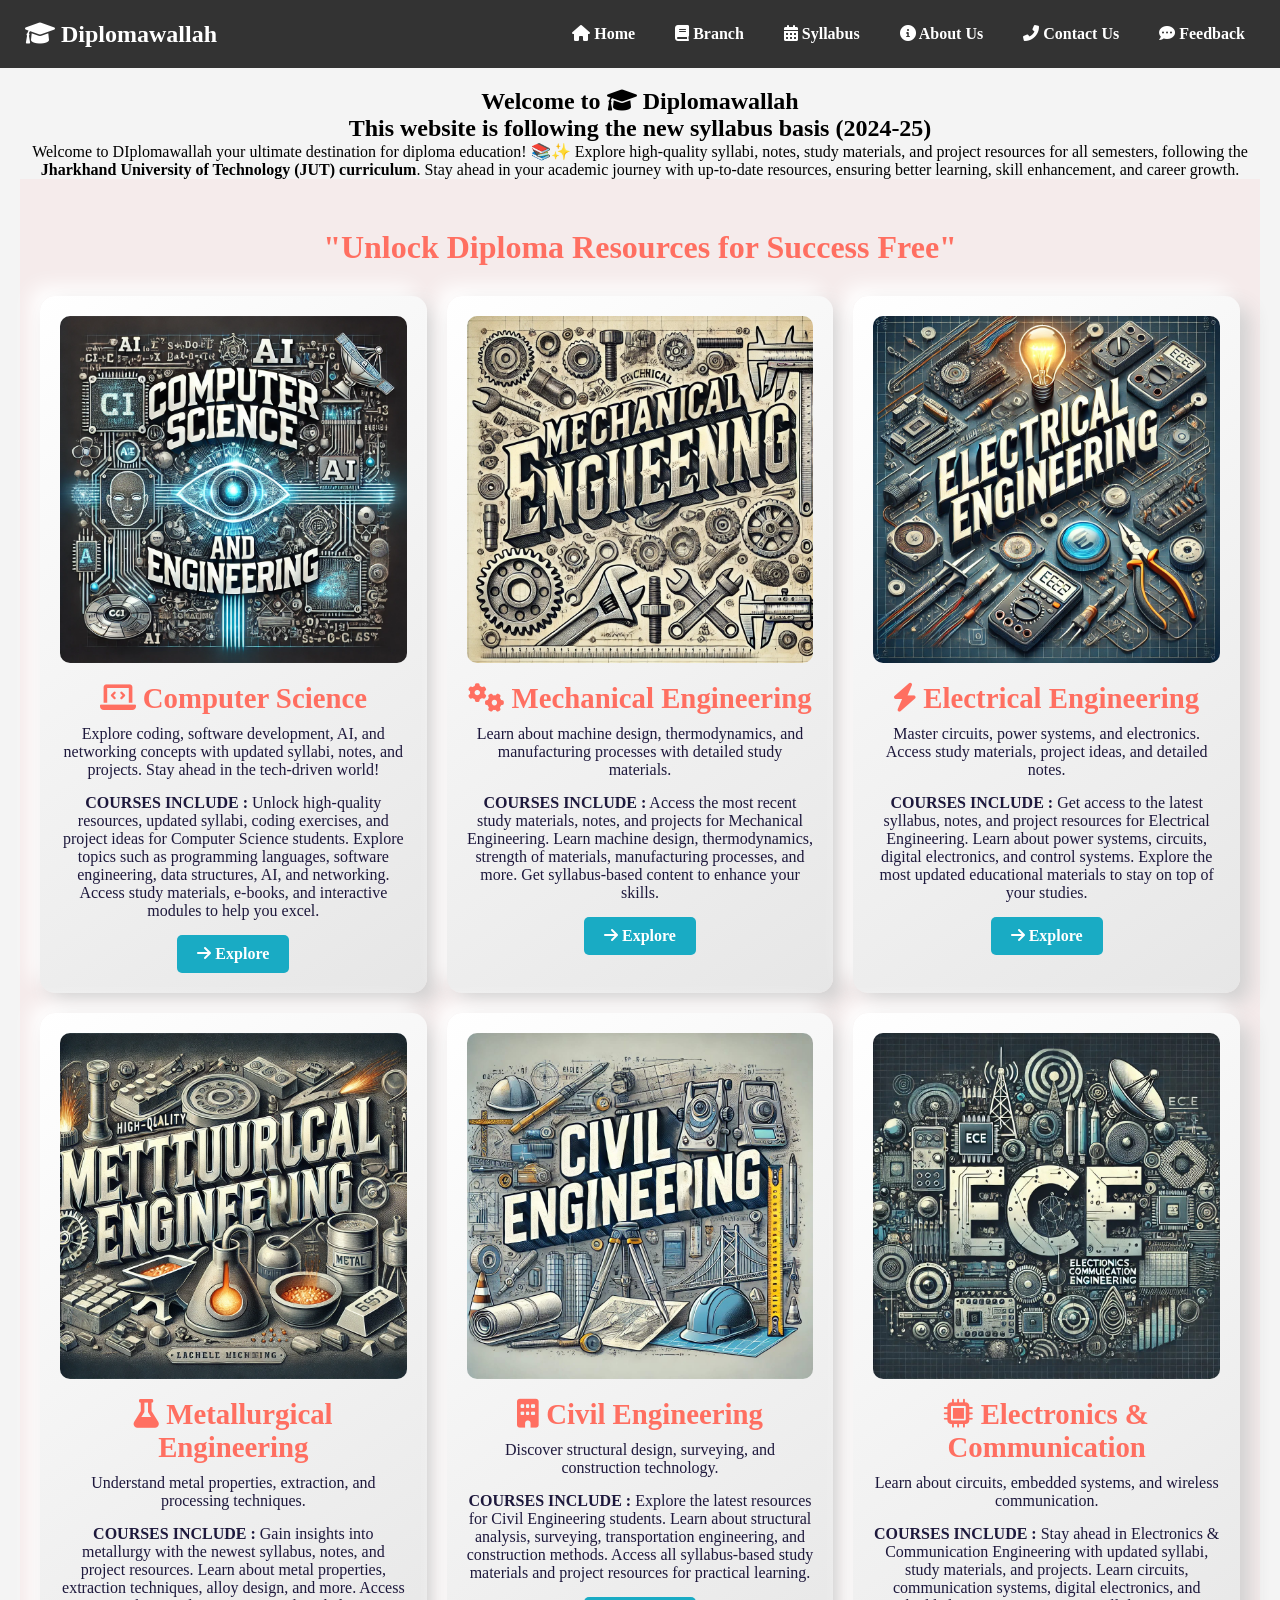
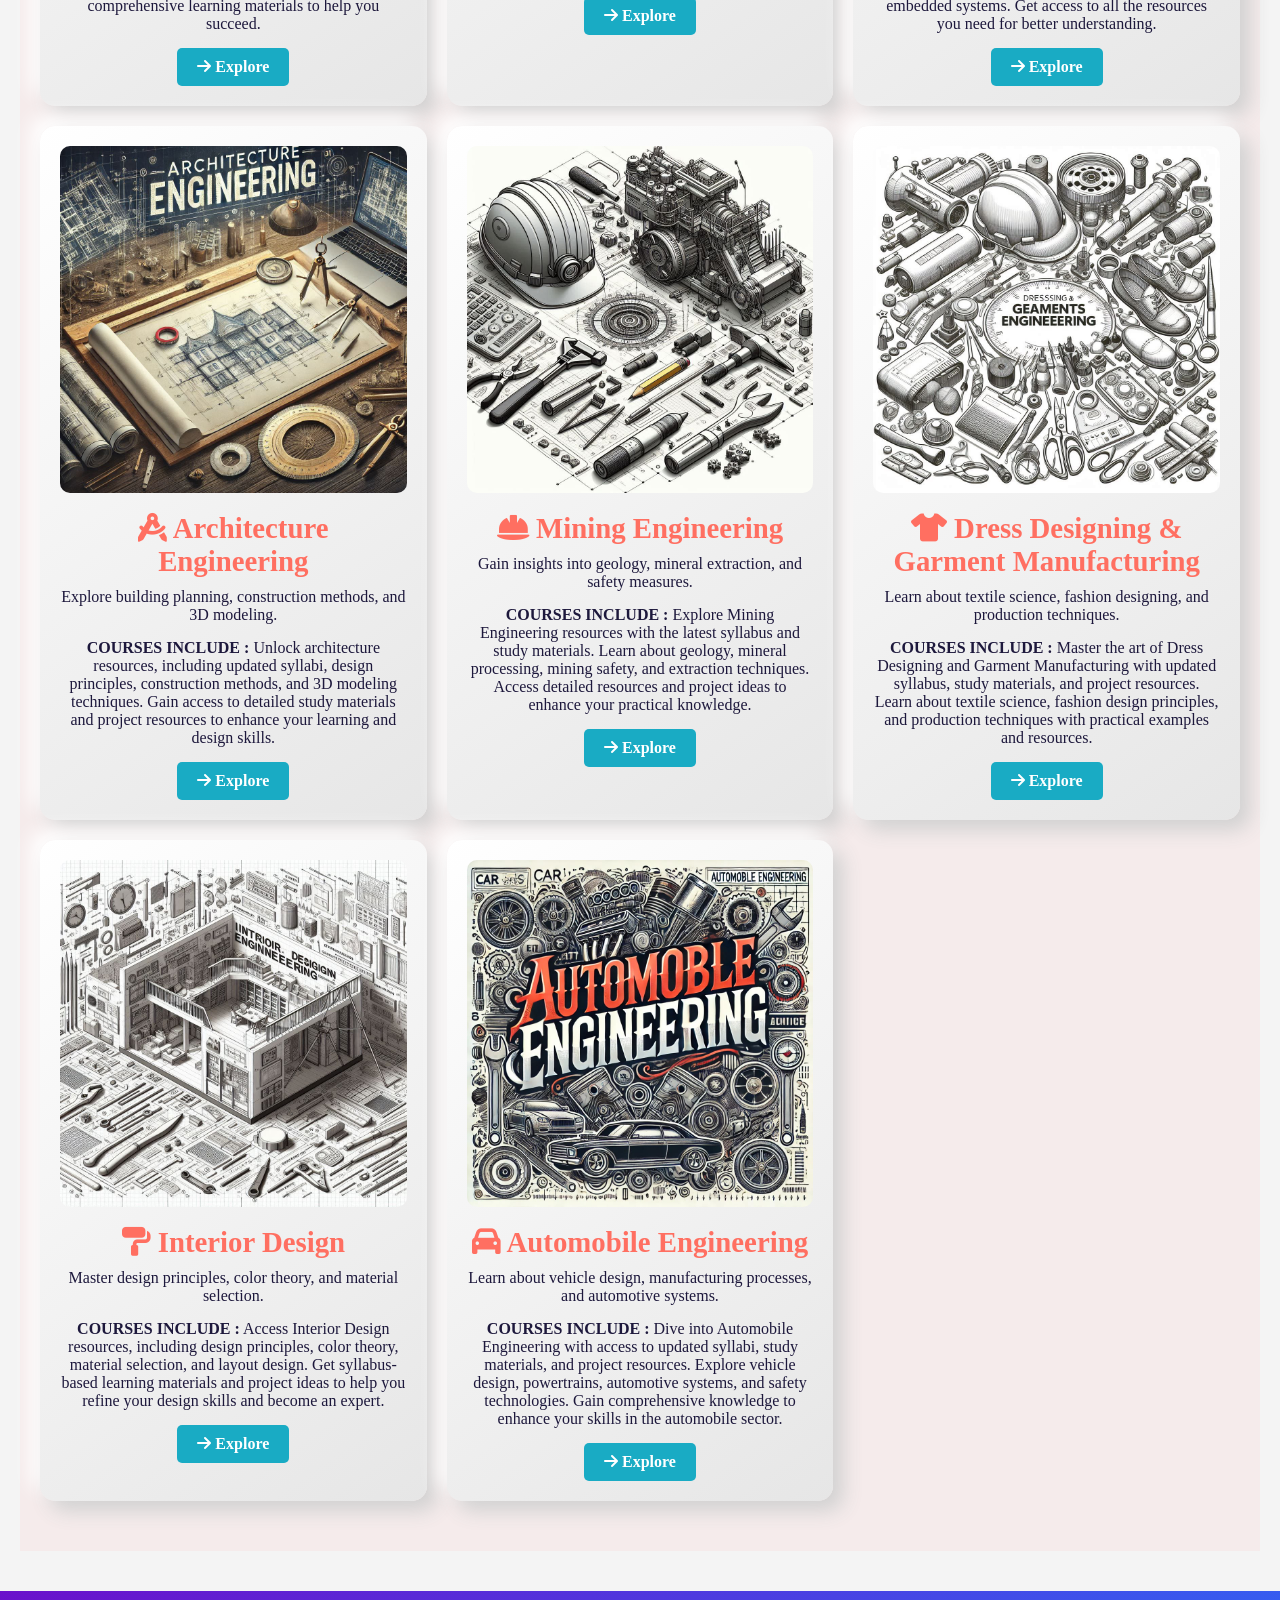
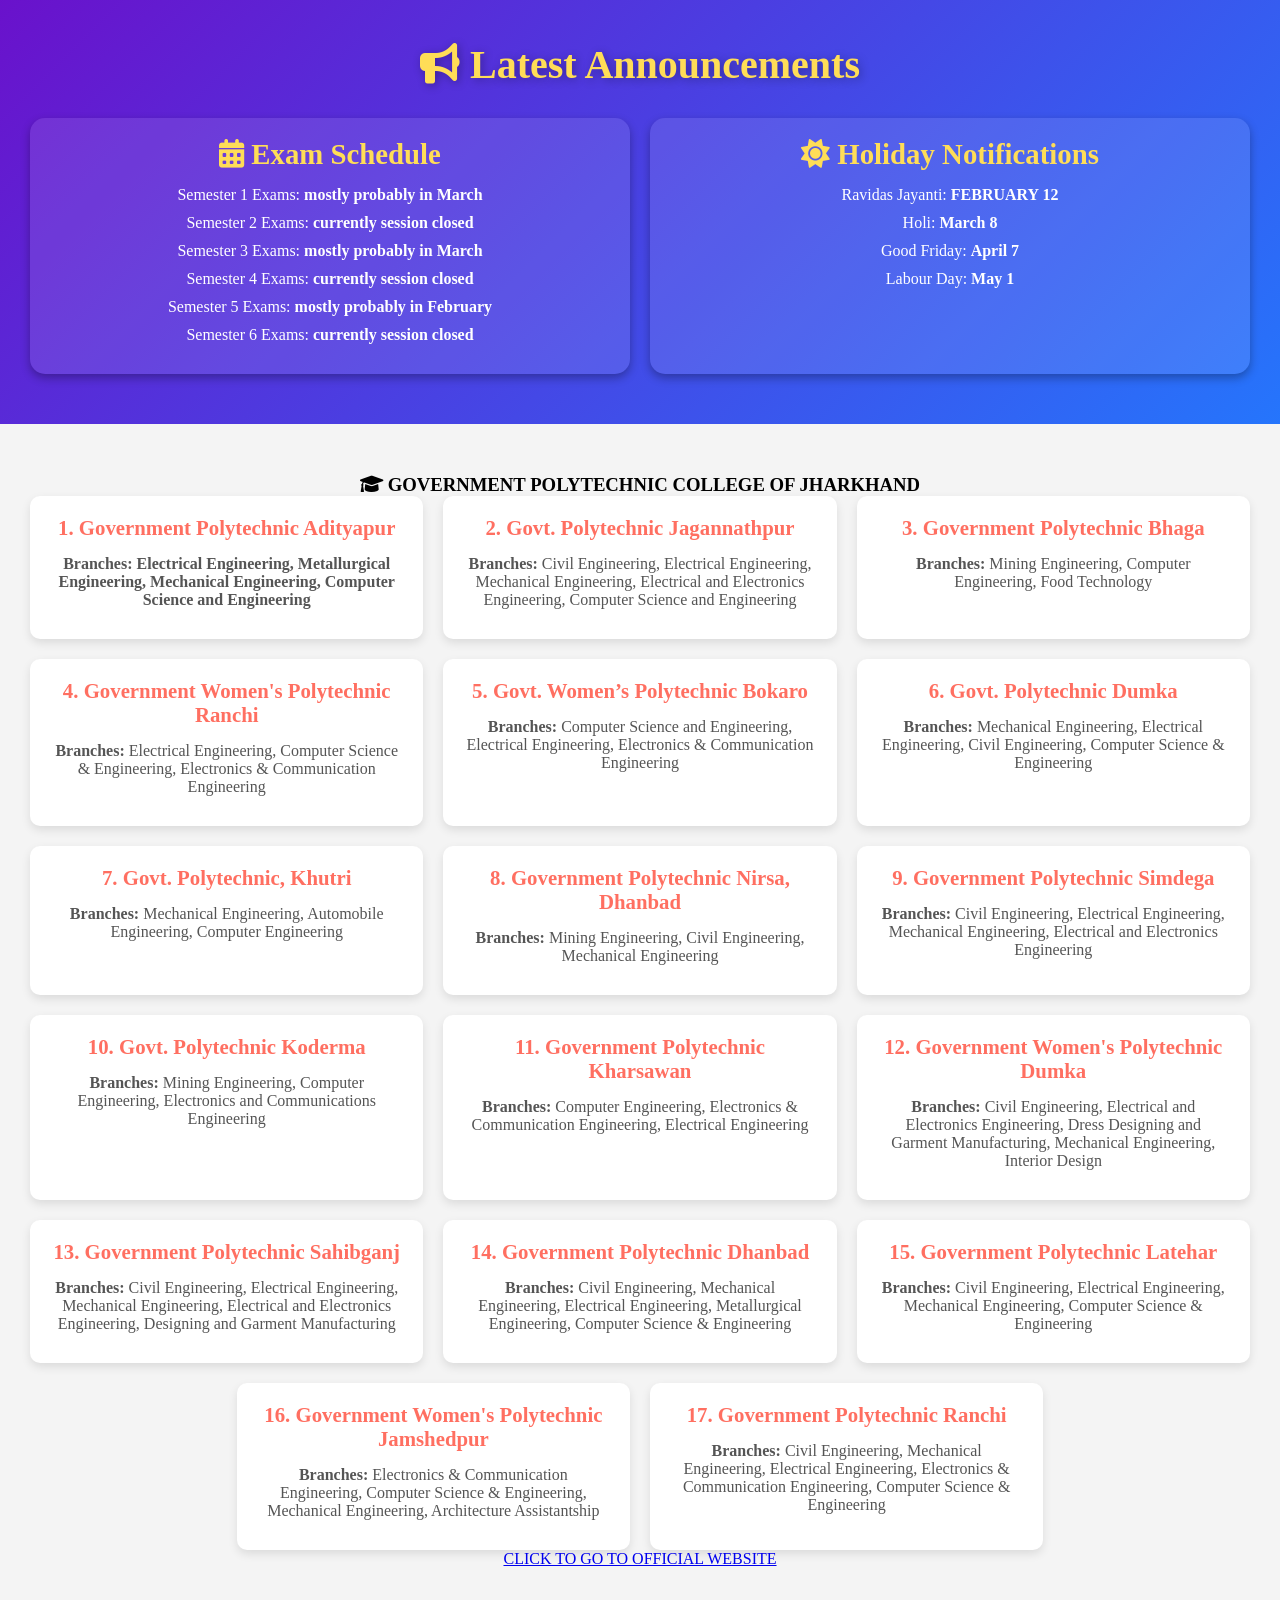
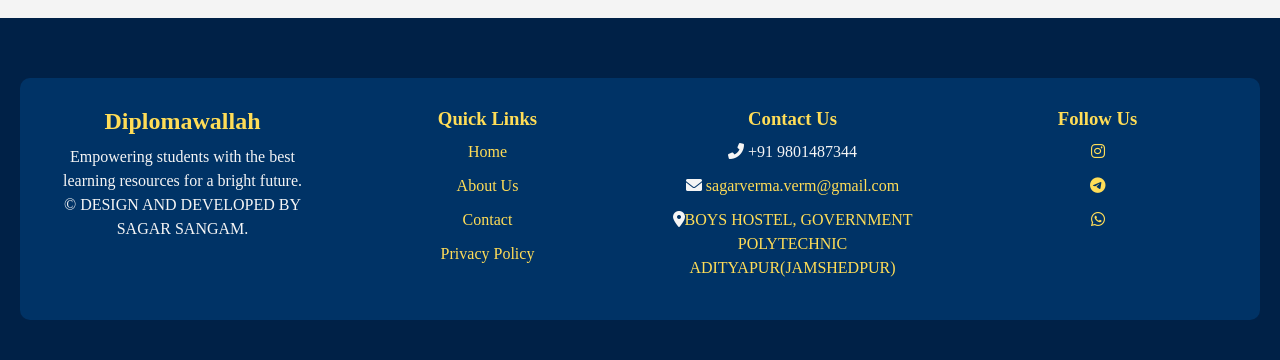
==== commit a4d71b73: "index.html" ====
--- a/index.html
+++ b/index.html
@@ -77,12 +77,14 @@
     <section class="main-content">
         <div class="content-container">
             <h2>Welcome to <i class="fas fa-graduation-cap"></i> Diplomawallah </h2>
-            <p>Welcome to LearnOS (Learn On System)—your ultimate destination for diploma education! 📚✨
-                Explore high-quality syllabi, notes, study materials, and project resources for all semesters, following the Jharkhand University of Technology (JUT) curriculum. Stay ahead in your academic journey with up-to-date resources, ensuring better learning, skill enhancement, and career growth.</p>
-            
+            <h2>This website is following the new syllabus basis (2024-25)</h2>
+            <p>Welcome to DIplomawallah your ultimate destination for diploma education! 📚✨
+                Explore high-quality syllabi, notes, study materials, and project resources for all semesters, following the <b>Jharkhand University of Technology (JUT) curriculum</b>. Stay ahead in your academic journey with up-to-date resources, ensuring better learning, skill enhancement, and career growth.</p>
+             
             <!-- Courses Section -->
             <section class="course-section">
                 <h4>"Unlock Diploma Resources for Success Free"</h4>
+               
                 <div class="content-cards">
                     <!-- Computer Science -->
                     <div class="card">
--- a/style.css
+++ b/style.css
@@ -3,11 +3,14 @@
     margin: 0;
     padding: 0;
     box-sizing: border-box;
-    font-family: Arial, sans-serif;
-    max-width:100%;
-    box-sizing:border-box;
-}
-
+}
+
+body {
+    background-color: #f4f4f4;
+    overflow-x: hidden; /* Prevent horizontal overflow */
+}
+
+/* Header Styling */
 header {
     display: flex;
     justify-content: space-between;
@@ -19,7 +22,6 @@
     z-index: 1000;
 }
 
-/* Logo Styling */
 .logo h1 {
     font-size: 24px;
     margin-left: 10px;
@@ -27,7 +29,7 @@
 
 /* Hamburger Menu */
 .hamburger {
-    display: none;
+    display: none; /* Hidden by default */
     flex-direction: column;
     justify-content: space-between;
     width: 30px;
@@ -45,6 +47,11 @@
 }
 
 /* Navbar */
+nav {
+    display: flex;
+    justify-content: center;
+}
+
 nav ul {
     display: flex;
     list-style-type: none;
@@ -61,6 +68,7 @@
     text-decoration: none;
     padding: 10px;
     display: block;
+    font-weight: bold; /* Bold text */
 }
 
 /* Dropdown Menu */
@@ -90,134 +98,70 @@
 
 /* Responsive Styling */
 @media (max-width: 768px) {
-    /* Show Hamburger */
     .hamburger {
-        display: flex;
+        display: flex; /* Show hamburger menu on small screens */
     }
 
     nav ul {
-        display: none;
-        width: 100%;
+        display: none; /* Hide the menu by default */
+        flex-direction: column; /* Stack items vertically */
+        width: 100%; /* Full width */
         position: absolute;
-        top: 70px;
+        top: 70px; /* Position below the header */
         left: 0;
-        background: linear-gradient(135deg, rgba(255, 99, 71, 0.6), rgba(72, 61, 139, 0.6));
-        flex-direction: column;
-        align-items: flex-start;
-        padding: 20px;
+        background: #333; /* Background color for dropdown */
+        padding: 20px; /* Padding for dropdown */
         z-index: 1000;
-        border-radius: 10px;
-        backdrop-filter: blur(5px);
+    }
+
+    nav.active ul {
+        display: flex; /* Show menu when active */
     }
 
     nav ul li {
-        margin: 15px 0;
-        width: 100%;
+        margin: 15px 0; /* Space between items */
+        width: 100%; /* Full width for items */
     }
 
     nav ul li a {
-        width: 100%;
-    }
-
-    /* Navbar active class */
-    nav.active ul {
-        display: flex;
-    }
-
-    /* Hamburger Active */
-    .hamburger.active span:nth-child(1) {
-        transform: rotate(45deg);
-        position: relative;
-        top: 7px;
-    }
-
-    .hamburger.active span:nth-child(2) {
-        opacity: 0;
-    }
-
-    .hamburger.active span:nth-child(3) {
-        transform: rotate(-45deg);
-        position: relative;
-        top: -7px;
-    }
-
-}
-
-/* Styling for Smaller Devices */
-@media (max-width: 480px) {
-    .logo h1 {
-        font-size: 18px;
-    }
-
-    .hamburger {
-        width: 25px;
-        height: 20px;
-    }
-
-    .hamburger span {
-        height: 4px;
-    }
-
-    nav ul li {
-        margin: 10px 0;
-    }
-    /* Ensure nav transitions and display handling */
-nav {
-    display: none; /* Initially hidden */
-    transition: all 0.3s ease-in-out;
-}
-
-nav.active {
-    display: flex; /* Show menu when active */
-}
-
-}
-
-
-    /* Body and General Styles */
-    body {
-      font-family: Arial, sans-serif;
-      background-color: #f4f4f4;
-      margin: 0;
-      padding: 0;
-      overflow-x:hidden;
-      width:100%;
-    }
-
-   /* Main Content Area */
-main {
-    margin-left: 250px; /* Add margin to body content to avoid overlap with sidebar */
+        padding: 15px; /* Increased padding for touch targets */
+    }
+}
+
+
+
+/* Main Content Area */
+.main-content {
     padding: 20px;
-    gap: 20px;
-    align-items: center;
-  }
-  
-  /* Main container for course section */
-  .course-section {
+}
+.main-content,.content-container{
+    text-align: center;
+}
+/* Course Section */
+.course-section {
     padding: 50px 20px;
     background-color: #f5ebeb;
     text-align: center;
-  }
-  
-  h4 {
+}
+
+h4 {
     font-size: 2rem;
-    font-family: 'Arial', sans-serif;
     margin-bottom: 30px;
-    color: #333;
-  }
-  
-  /* Flex container for cards */
-  .content-cards {
+    color: #ff6f61; /* Topic color */
+    font-weight: bold; /* Bold text */
+}
+
+/* Flex container for cards */
+.content-cards {
     display: grid;
-    grid-template-columns: repeat(2, 1fr); /* 2 cards per row */
-    gap: 50px;
+    grid-template-columns: repeat(auto-fill, minmax(300px, 1fr)); /* Responsive grid */
+    gap: 20px;
     justify-content: center;
     margin-top: 30px;
-  }
-  
-  /* Individual card styling */
-  .card {
-    width: 500px; /* Larger width for attractive look */
+}
+
+/* Individual card styling */
+.card {
     padding: 20px;
     background: linear-gradient(145deg, #ffffff, #e6e6e6);
     box-shadow: 10px 10px 20px #d1d1d1, -10px -10px 20px #ffffff;
@@ -225,57 +169,33 @@
     position: relative;
     overflow: hidden;
     text-align: center;
-    cursor: pointer;
     transition: transform 0.5s ease, box-shadow 0.5s ease;
-    opacity: 0;
-    animation: slideIn 1s forwards;
-  }
-  
-  /* Hover effect for the card */
-  .card:hover {
-    transform: translateY(-10px);
-    box-shadow: 0px 0px 20px 5px rgba(0, 123, 255, 0.6), inset 0px 0px 20px 5px rgba(0, 123, 255, 0.3);
-  }
-  
-  /* Adding image on top of each card */
-  .card img {
+}
+
+.card img {
     width: 100%;
-    height: 300px; /* Larger image height */
-    object-fit: cover;
+    height: auto; /* Responsive image */
     border-radius: 10px;
     margin-bottom: 15px;
-  }
-  
+}
+
 /* Styling for card title */
-  .card h3 {
-    font-size: 2.2rem;
+.card h3 {
+    font-size: 1.8rem;
     margin-bottom: 10px;
-    font-family:arbutusSlab-Regular;
-    color: rgb(237, 50, 18);
-  }
-  
-  /* Styling for card description */
-  .card p {
-    font-size: 1.2rem;
+    color: #ff6f61; /* Card title color */
+    font-weight: bold; /* Bold text */
+}
+
+/* Styling for card description */
+.card p {
+    font-size: 1rem;
     margin-bottom: 15px;
-    font-family: 'Times New Roman', Times, serif;
-    color:rgb(29, 24, 60);
-  }
-  
-  /* Styling for card links */
-  .card a {
-    text-decoration: underline;
-    color: #0648f0;
-    font-weight: 800;
-    font-family: Georgia, 'Times New Roman', Times, serif;
-    font-size: 2.8rem;
-  }
-  
-  /* Hover shimmer effect */
-  .card:hover::before {
-    opacity: 2;
-  }
-  .btn {
+    color: rgb(29, 24, 60);
+}
+
+/* Button styling */
+.btn {
     display: inline-block;
     padding: 10px 20px;
     background-color: #19abc4;
@@ -289,552 +209,6 @@
 .btn:hover {
     background-color: #4618ea;
 }
-  /* Slide-in animation for the cards */
-  @keyframes slideIn {
-    0% {
-      opacity: 0;
-      transform: translateX(100%);
-    }
-    100% {
-      opacity: 1;
-      transform: translateX(0);
-    }
-  }
-  
-  /* Media Queries for Responsive Design */
-  @media (max-width: 768px) {
-    main {
-      margin-left: 0; /* Remove margin for smaller screens */
-      padding: 10px;
-    }
-  
-    /* Adjust grid for smaller screens */
-    .content-cards {
-      grid-template-columns: 1fr; /* 1 card per row */
-      gap: 20px;
-    }
-  
-    /* Reduce card size for mobile */
-    .card {
-      width: 100%; /* Make card full-width */
-      padding: 15px;
-    }
-  
-    /* Adjust font size of heading */
-    h4 {
-      font-size: 1.5rem;
-    }
-  
-    /* Smaller card title font size */
-    .card h3 {
-      font-size: 1.4rem;
-    }
-  
-    /* Smaller card description font size */
-    .card p {
-      font-size: 1rem;
-    }
-  
-    /* Adjust card link font size */
-    .card a {
-      font-size: 1.2rem;
-    }
-  }
-  
-  @media (max-width: 480px) {
-    /* Further adjustments for very small screens */
-    h4 {
-      font-size: 1.2rem;
-    }
-  
-    .card h3 {
-      font-size: 1.2rem;
-    }
-  
-    .card p {
-      font-size: 0.9rem;
-    }
-  
-    .card a {
-      font-size: 1rem;
-    }
-  }
-  
-  
-    /* Footer styles */
-    footer {
-      text-align: center;
-      padding: 20px;
-      background-color: #004d99;
-      color: white;
-    }
-
-    footer .social-icons a {
-      color: white;
-      margin: 0 10px;
-      font-size: 1.2rem;
-      transition: color 0.3s ease;
-    }
-
-    footer .social-icons a:hover {
-      color: #ffd700;
-    }
-
-    /* Dropdown Menu */
-    .dropdown {
-      position: relative;
-    }
-
-    .dropdown .dropdown-content {
-      display: none;
-      position: absolute;
-      background-color: #333;
-      min-width: 200px;
-      z-index: 1;
-      border-radius: 5px;
-      box-shadow: 0px 4px 8px rgba(0, 0, 0, 0.2);
-    }
-
-    .dropdown-content a {
-      color: white;
-      padding: 10px 15px;
-      text-decoration: none;
-      display: block;
-    }
-
-    .dropdown-content a:hover {
-      background-color: #575757;
-    }
-
-    /* Active Dropdown Display */
-    .dropdown .dropdown-content.active {
-      display: block;
-      animation: fadeIn 0.3s ease;
-    }
-
-    @keyframes fadeIn {
-      from {
-        opacity: 0;
-        transform: translateY(-10px);
-      }
-      to {
-        opacity: 1;
-        transform: translateY(0);
-      }
-    }
-
-    /* Header Styling */
-    header {
-      background-color: #0066cc;
-      color: white;
-      display: flex;
-      justify-content: space-between;
-      align-items: center;
-      padding: 15px;
-      box-shadow: 0 4px 10px rgba(0, 0, 0, 0.2);
-    }
-
-    header .logo h1 {
-      margin: 0;
-      font-size: 2.5rem;
-    }
-
-    nav ul {
-      list-style: none;
-      padding: 0;
-      margin: 0;
-      display: flex;
-      justify-content: center;
-    }
-
-    nav ul li {
-      margin: 0 15px;
-    }
-
-    nav ul li a {
-      text-decoration: none;
-      color: white;
-      font-size: 1rem;
-      padding: 10px 15px;
-      display: block;
-      transition: all 0.3s ease;
-    }
-
-    nav ul li a:hover {
-      background-color: #003366;
-      border-radius: 5px;
-    }
-
-    nav ul li a.active {
-      background-color: #003366;
-    }
-
-
-/* Footer styles */
-footer {
-    text-align: center;
-    padding: 20px;
-    background-color: #004d99;
-    color: white;
-}
-
-footer .social-icons a {
-    color: white;
-    margin: 0 10px;
-    font-size: 1.2rem;
-    transition: color 0.3s ease;
-}
-
-footer .social-icons a:hover {
-    color: #ffd700;
-}
-
-
-/* Dropdown Menu */
-.dropdown {
-    position: relative;
-}
-
-.dropdown .dropdown-content {
-    display: none;
-    position: absolute;
-    background-color: #333;
-    min-width: 200px;
-    z-index: 1;
-    border-radius: 5px;
-    box-shadow: 0px 4px 8px rgba(0, 0, 0, 0.2);
-}
-
-.dropdown-content a {
-    color: white;
-    padding: 10px 15px;
-    text-decoration: none;
-    display: block;
-}
-
-.dropdown-content a:hover {
-    background-color: #575757;
-}
-
-/* Active Dropdown Display */
-.dropdown .dropdown-content.active {
-    display: block;
-    animation: fadeIn 0.3s ease;
-}
-
-@keyframes fadeIn {
-    from {
-        opacity: 0;
-        transform: translateY(-10px);
-    }
-    to {
-        opacity: 1;
-        transform: translateY(0);
-    }
-}
-
-
-/* Body and General Styles */
-body {
-    font-family: Arial, sans-serif;
-    background-color: #f4f4f4;
-    margin: 0;
-    padding: 0;
-}
-
-/* Header Styling */
-header {
-    background-color: #0066cc;
-    color: white;
-    display: flex;
-    justify-content: space-between;
-    align-items: center;
-    padding: 15px;
-    box-shadow: 0 4px 10px rgba(0, 0, 0, 0.2);
-}
-
-header .logo h1 {
-    margin: 0;
-    font-size: 2.5rem;
-}
-
-nav ul {
-    list-style: none;
-    padding: 0;
-    margin: 0;
-    display: flex;
-    justify-content: center;
-}
-
-nav ul li {
-    margin: 0 15px;
-}
-
-nav ul li a {
-    text-decoration: none;
-    color: white;
-    font-size: 1rem;
-    padding: 10px 15px;
-    display: block;
-    transition: all 0.3s ease;
-}
-
-nav ul li a:hover {
-    background-color: #003366;
-    border-radius: 5px;
-}
-
-nav ul li a.active {
-    background-color: #003366;
-}
-
-/* Body and General Styles */
-body {
-    font-family: Arial, sans-serif;
-    background-color: #f4f4f4;
-    margin: 0;
-    padding: 0;
-}
-
-.content-container {
-    text-align: center;
-    margin-top: 45px;
-}
-.content-container h2{
-    font-family: 'Times New Roman', Times, serif;
-    color: darkred;
-    font-weight: bold;
-    font-size: 2.5rem;
-}
-.content-container p{
-    font-family:LibreBaskerville-Bold;
-    font-size: 1.56rem;
-    font-display: justify ;
-}
-.course-section h4{
-    font-family:OleoScriptRegular;
-    font-size: 1.5rem;
-    text-transform: uppercase;
-    margin-top: 30px;
-    font-weight: bold;
-    color: chocolate;
-}
-
-/* footer area */
-
-/* .footer-attractive {
-    background:linear-gradient(135deg, #000000, rgba(0, 0, 0, 0))
-    color: rgb(100, 5, 5);
-    padding: 30px 20px;
-    font-family: 'Arial', sans-serif;
-} */
-
-.footer-container {
-    display: flex; 
-    flex-wrap: wrap;
-    justify-content: space-between;
-    gap: 20px;
-    background-color:chocolate;
-    padding-top: 10px;
-    margin-top: 20px;
-}
-
-.footer-section {
-    flex: 1 1 200px;
-    min-width: 200px;
-}
-
-.footer-section h2, .footer-section h3 {
-    font-size: 1.5rem;
-    margin-bottom: 10px;
-    color: #361169;
-    text-shadow: 1px 1px 2px rgba(0, 0, 0, 0.5);
-}
-
-.footer-section p {
-    line-height: 1.5;
-    color: #4f1414;
-    font-size: 0.9rem;
-}
-.footer-section img{
-        width: 80px;
-        height: 80px;
-        border-radius: 50%;
-        margin-bottom: 10px;
-    
-    
-}
-   
-.footer-section ul {
-    list-style: none;
-    padding: 0;
-}
-
-.footer-section ul li {
-    margin: 10px 0;
-}
-
-.footer-section a {
-    text-decoration: none;
-    color: #f5f5f5;
-    transition: color 0.3s ease;
-}
-
-.footer-section a:hover {
-    color: #121212;
-    text-decoration: underline;
-}
-
-.contact-info li, .social-icons li {
-    display: flex;
-    align-items: center;
-    gap: 10px;
-}
-
-.social-icons li {
-    display: inline-block;
-    margin-right: 10px;
-}
-
-.social-icons a {
-    color: white;
-    font-size: 1.5rem;
-    background: rgba(255, 255, 255, 0.2);
-    padding: 10px;
-    border-radius: 50%;
-    transition: background 0.3s ease, transform 0.3s ease;
-}
-
-.social-icons a:hover {
-    background: rgba(255, 255, 255, 0.4);
-    transform: scale(1.1);
-}
-
-@media (max-width: 768px) {
-    .footer-container {
-        flex-direction: column;
-        align-items: center;
-    }
-
-    .footer-section {
-        text-align: center;
-    }
-}
-
-/* Contact Us Section */
-.contact-us {
-    background: linear-gradient(to right, #2575fc, #6a11cb);
-    color: white;
-    padding: 60px 20px;
-    font-family: 'Arial', sans-serif;
-    text-align: center;
-}
-
-.contact-us h1 {
-    font-size: 2.5rem;
-    margin-bottom: 20px;
-    color: #ffcc00;
-    text-shadow: 2px 2px 5px rgba(0, 0, 0, 0.3);
-}
-
-.contact-us p {
-    font-size: 1.2rem;
-    margin-bottom: 40px;
-    line-height: 1.6;
-}
-
-.contact-info {
-    display: flex;
-    justify-content: center;
-    gap: 10px;
-    margin-bottom: 5px;
-    flex-wrap: wrap;
-}
-
-.info-item {
-    display: flex;
-    align-items: center;
-    flex-direction: column;
-    text-align: center;
-    font-size: 1.1rem;
-}
-
-.info-item i {
-    font-size: 2rem;
-    margin-bottom: 10px;
-    color: #ffcc00;
-    transition: transform 0.3s;
-}
-
-.info-item i:hover {
-    transform: scale(1.2);
-}
-
-.contact-form {
-    max-width: 600px;
-    margin: 0 auto;
-    display: flex;
-    flex-direction: column;
-    gap: 15px;
-}
-
-.contact-form input, 
-.contact-form textarea {
-    padding: 15px;
-    border: none;
-    border-radius: 5px;
-    font-size: 1rem;
-    outline: none;
-    margin: 0 auto;
-    width: 100%;
-}
-
-.contact-form input::placeholder,
-.contact-form textarea::placeholder {
-    color: #aaa;
-}
-
-.contact-form button {
-    padding: 15px;
-    font-size: 1.2rem;
-    background: #ffcc00;
-    color: #333;
-    border: none;
-    border-radius: 5px;
-    cursor: pointer;
-    transition: background-color 0.3s;
-}
-
-.contact-form button:hover {
-    background: #ffd633;
-}
-
-@media (max-width: 768px) {
-    .content {
-        flex-direction: column;
-        align-items: center;
-    }
-
-    .about-text, .about-highlights {
-        flex: 1 1 100%;
-    }
-
-    .tagline {
-        font-size: 2rem;
-    }
-
-    .contact-info {
-        flex-direction: column;
-        gap: 20px;
-    }
-}
-/* General Styling */
-body {
-    font-family: 'Poppins', sans-serif;
-    margin: 0;
-    padding: 0;
-    box-sizing: border-box;
-}
 
 /* Latest Announcements Section */
 .latest-announcements {
@@ -845,25 +219,13 @@
     margin-top: 20px;
 }
 
-.latest-announcements .container {
-    max-width: 1200px;
-    margin: 0 auto;
-}
-
 .latest-announcements h2 {
     font-size: 2.5rem;
     margin-bottom: 20px;
     text-shadow: 2px 2px 10px rgba(0, 0, 0, 0.3);
-    position: relative;
-    color: #f8f8f8; /* Changed font color */
-}
-
-.latest-announcements h2 i {
-    margin-right: 10px;
-    color: #ffdd57; /* Color changed for the icon */
-}
-
-/* Announcement Wrapper */
+    color: #ffdd57; /* Announcement heading color */
+}
+
 .announcement-wrapper {
     display: flex;
     flex-wrap: wrap;
@@ -879,7 +241,6 @@
     width: calc(50% - 20px);
     box-shadow: 0 4px 10px rgba(0, 0, 0, 0.3);
     transition: transform 0.3s ease;
-    color: #f0f0f0; /* Changed font color */
 }
 
 .announcement:hover {
@@ -889,63 +250,17 @@
 .announcement h3 {
     font-size: 1.8rem;
     margin-bottom: 15px;
-    color: #ffdd57;
-    display: flex;
-    align-items: center;
-    justify-content: center;
-}
-
-.announcement h3 i {
-    margin-right: 10px;
+    color: #ffdd57; /* Announcement title color */
 }
 
 .announcement ul {
     list-style: none;
     padding: 0;
-    text-align: left;
 }
 
 .announcement ul li {
     font-size: 1rem;
     margin: 10px 0;
-    color: #f0f0f0; /* Changed font color */
-}
-
-.announcement ul li strong {
-    color: #ffdd57; /* Strong text color */
-}
-
-/* Button moved to the bottom of the announcement */
-.announcement .btn-view {
-    display: inline-block;
-    margin-top: 30px;
-    padding: 10px 20px;
-    background: #ffdd57;
-    color: #2575fc;
-    text-decoration: none;
-    font-weight: bold;
-    border-radius: 5px;
-    transition: background 0.3s ease;
-    text-align: center; /* Ensures button is centered */
-}
-
-.announcement .btn-view:hover {
-    background: #ff9900;
-}
-
-/* Responsive Design for Latest Announcements */
-@media (max-width: 768px) {
-    .announcement {
-        width: 100%;
-    }
-
-    .latest-announcements h2 {
-        font-size: 2rem;
-    }
-
-    .announcement h3 {
-        font-size: 1.5rem;
-    }
 }
 
 /* College Section */
@@ -970,9 +285,6 @@
     width: calc(33.33% - 20px); /* Default 3 columns layout */
     transition: transform 0.3s ease;
     text-align: center;
-    display: flex;
-    flex-direction: column; /* Allow content to stack inside the card */
-    justify-content: space-between;
 }
 
 .college-card:hover {
@@ -983,6 +295,7 @@
     font-size: 1.3rem;
     margin-bottom: 15px;
     font-weight: bold;
+    color: #ff6f61; /* College card title color */
 }
 
 .college-card p {
@@ -991,84 +304,44 @@
     margin-bottom: 10px;
 }
 
-.college-card .btn-view {
-    margin-top: auto; /* Push button to the bottom of the card */
-    padding: 10px 20px;
-    background: #2575fc;
-    color: #fff;
-    text-decoration: none;
-    font-weight: bold;
-    border-radius: 5px;
-    text-align: center;
-    transition: background 0.3s ease;
-}
-
-.college-card .btn-view:hover {
-    background: #003366;
-}
-
-/* Media Queries for responsiveness */
-
-/* Tablet view (up to 1024px) */
-@media (max-width: 1024px) {
-    .college-card {
-        width: calc(50% - 20px); /* 2 columns layout */
-    }
-}
-
-/* Mobile view (up to 768px) */
-@media (max-width: 768px) {
-    .college-card {
-        width: 100%; /* Single column layout */
-    }
-
-    .college-container {
-        padding: 30px 15px;
-    }
-
-    .college-card h4 {
-        font-size: 1.1rem;
-    }
-
-    .college-card p {
-        font-size: 0.95rem;
-    }
-
-    .college-card .btn-view {
-        font-size: 1rem;
-        padding: 12px 24px;
-    }
-}
-
-/* Extra small devices (up to 480px) */
-@media (max-width: 480px) {
-    .college-card h4 {
-        font-size: 1rem;
-    }
-
-    .college-card p {
-        font-size: 0.9rem;
-    }
-
-    .college-card .btn-view {
-        font-size: 1rem;
-        padding: 12px 24px;
-    }
-}
-
+/* Footer styles */
+footer {
+    text-align: center;
+    padding: 40px 20px; /* Increased padding for a more spacious look */
+    background-color: #002147; /* Darker background for contrast */
+    color: white;
+    position: relative;
+    overflow: hidden; /* Prevent overflow */
+}
+
+.footer-container {
+    display: flex; 
+    flex-wrap: wrap;
+    justify-content: space-between;
+    gap: 20px;
+    background-color: #003366; /* Slightly lighter background for the footer container */
+    padding: 20px; /* Padding around the footer sections */
+    border-radius: 10px; /* Rounded corners for a modern look */
+    margin-top: 20px;
+    animation: fadeIn 0.5s ease; /* Animation for footer */
+}
 
 .footer-section {
-    margin-bottom: 30px;
-}
-
-.footer-section h2,
-.footer-section h3 {
-    color: #ffdd57;
+    flex: 1 1 200px; /* Flex-grow and shrink */
+    min-width: 200px;
+    padding: 10px; /* Padding inside each section */
+}
+
+.footer-section h2, .footer-section h3 {
+    color: #ffdd57; /* Heading color */
+    margin-bottom: 10px; /* Space below headings */
+    font-weight: bold; /* Bold headings */
 }
 
 .footer-section p,
 .footer-section ul {
-    color: aqua;
+    color: #f5f5f5; /* Lighter text color for better readability */
+    line-height: 1.5; /* Improved line height for readability */
 }
 
 .footer-section ul {
@@ -1077,31 +350,95 @@
 }
 
 .footer-section ul li {
-    margin-bottom: 10px;
-}
-
-.footer-section .contact-info li,
-.footer-section .social-icons li {
-    display: inline-block;
-    margin-right: 15px;
-}
-
-.footer-section .social-icons li a {
-    font-size: 1.5rem;
-    color: #f0f0f0;
-    transition: color 0.3s ease;
-}
-
-.footer-section .social-icons li a:hover {
-    color: #ffdd57;
-}
-.container {
-    width:100%;
-    padding:0 10px;
-}
-h1,h2,h3,p{
-    word-wrap:break-word;
-}
-.navbar,.header{
-    width:100%;
-}
+    margin-bottom: 10px; /* Space between list items */
+}
+
+.footer-section a {
+    text-decoration: none;
+    color: #ffdd57; /* Link color */
+    transition: color 0.3s ease; /* Smooth transition for hover effect */
+}
+
+.footer-section a:hover {
+    color: #ffd700; /* Change color on hover */
+    text-decoration: underline; /* Underline on hover for emphasis */
+}
+
+/* Animation for footer */
+@keyframes fadeIn {
+    from {
+        opacity: 0;
+        transform: translateY(20px);
+    }
+    to {
+        opacity: 1;
+        transform: translateY(0);
+    }
+}
+
+/* Media Queries for responsiveness */
+@media (max-width: 768px) {
+    .footer-container {
+        flex-direction: column; /* Stack sections vertically on smaller screens */
+        align-items: center; /* Center align items */
+    }
+
+    .footer-section {
+        text-align: center; /* Center text in footer sections */
+    }
+}
+/* Media Queries for responsiveness */
+@media (max-width: 768px) {
+    .college-card {
+        width: calc(50% - 20px); /* 2 columns layout */
+    }
+
+    .announcement {
+        width: 100%; /* Single column layout */
+    }
+
+    nav ul {
+        flex-direction: column; /* Stack items vertically */
+        align-items: flex-start; /* Align items to the start */
+    }
+}
+
+@media (max-width: 480px) {
+    .college-card {
+        width: 100%; /* Single column layout */
+    }
+
+    .content-cards {
+        grid-template-columns: 1fr; /* 1 card per row */
+    }
+
+    /* Adjust font sizes for smaller screens */
+    h4 {
+        font-size: 1.5rem; /* Smaller heading */
+    }
+
+    .card h3 {
+        font-size: 1.5rem; /* Smaller card title */
+    }
+
+    .card p {
+        font-size: 0.9rem; /* Smaller card description */
+    }
+
+    .btn {
+        padding: 8px 16px; /* Smaller button */
+        font-size: 0.9rem; /* Smaller button text */
+    }
+
+    .latest-announcements h2 {
+        font-size: 1.8rem; /* Smaller announcement heading */
+    }
+
+    .announcement h3 {
+        font-size: 1.5rem; /* Smaller announcement title */
+    }
+
+    .announcement ul li {
+        font-size: 0.9rem; /* Smaller announcement text */
+    }
+}
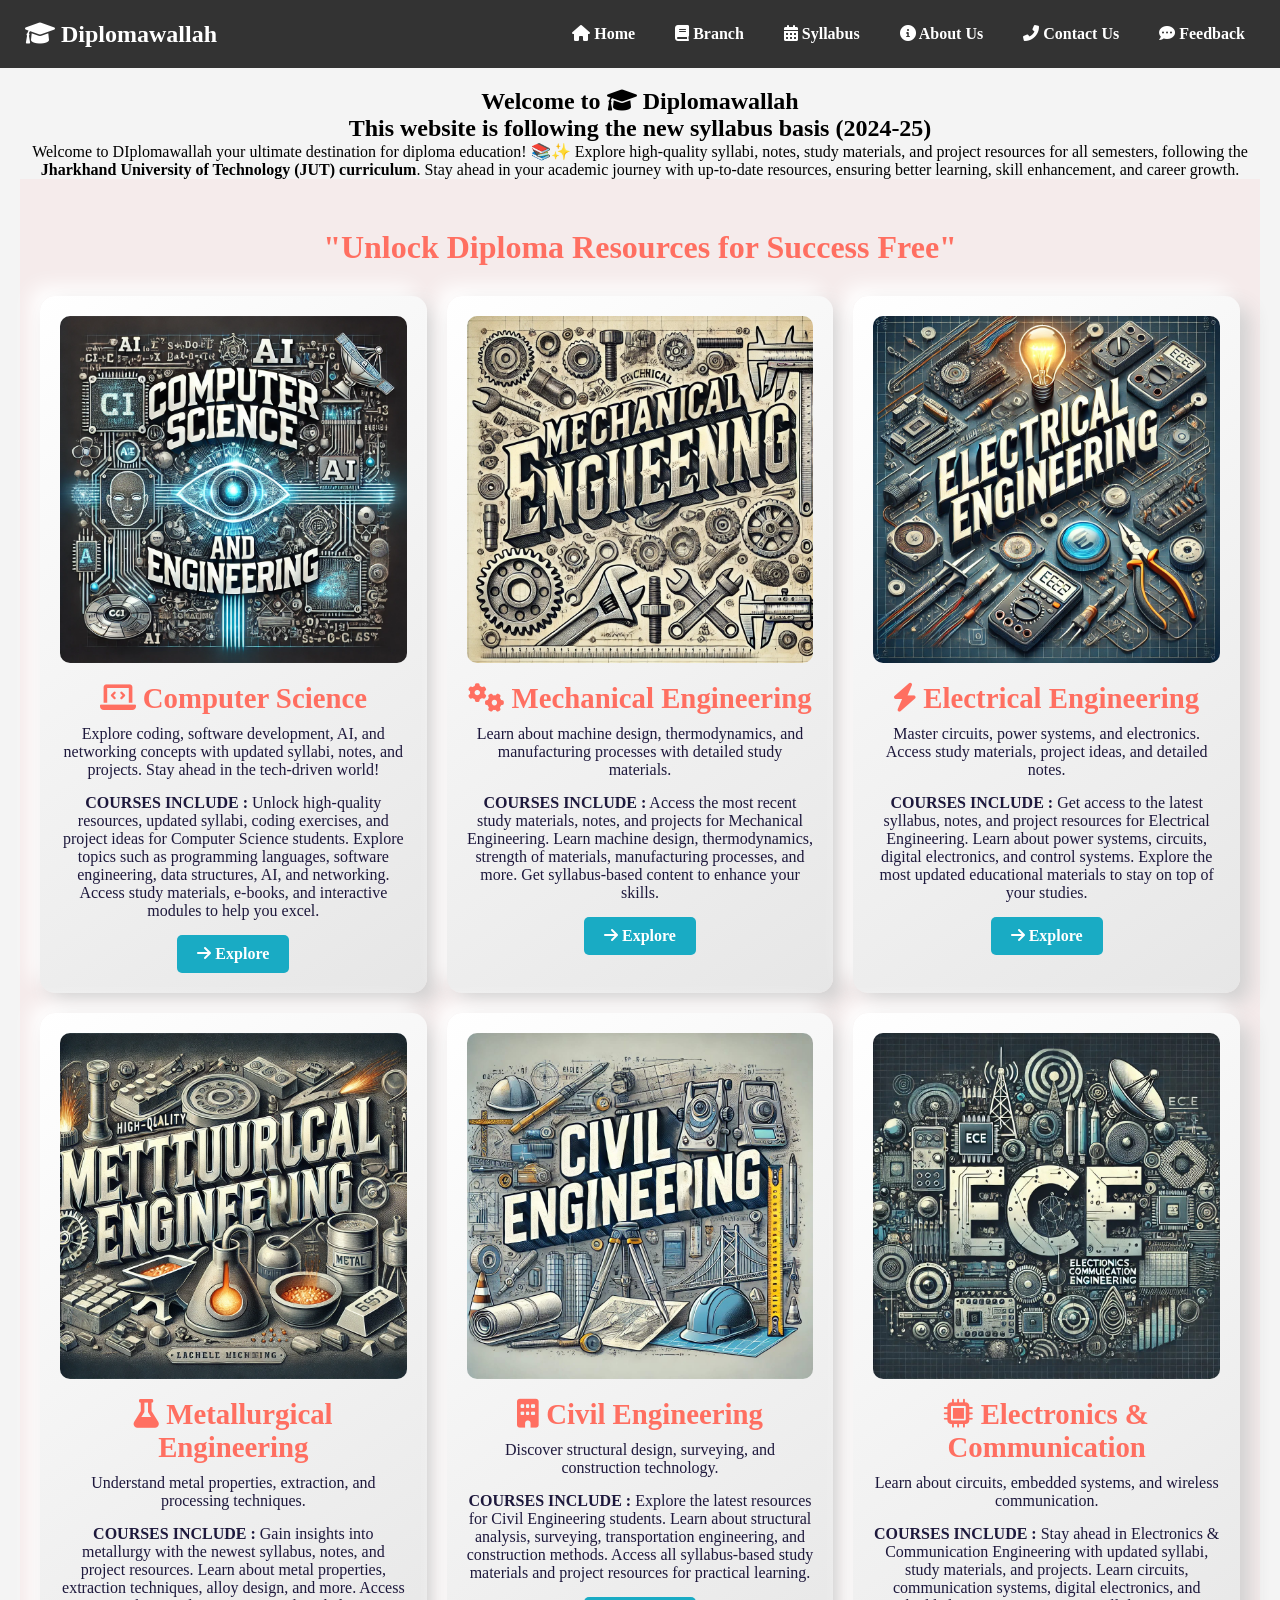
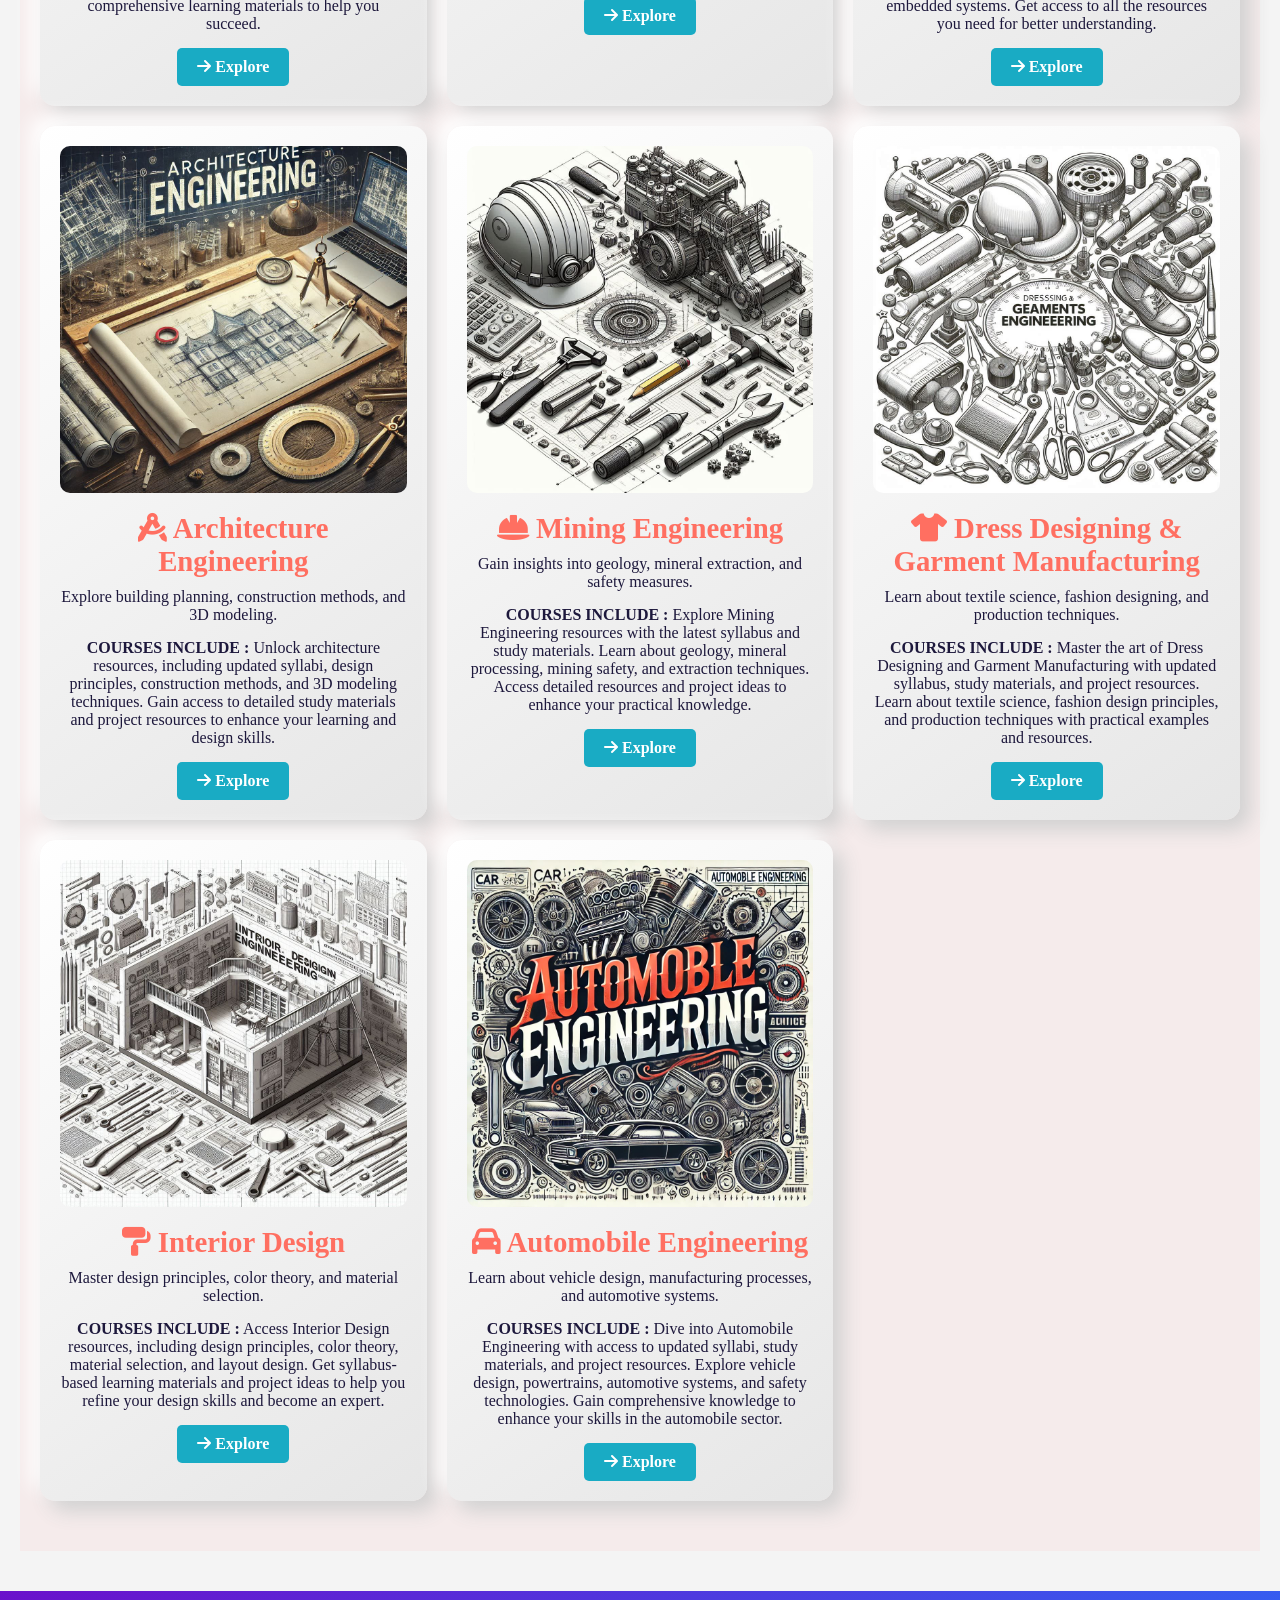
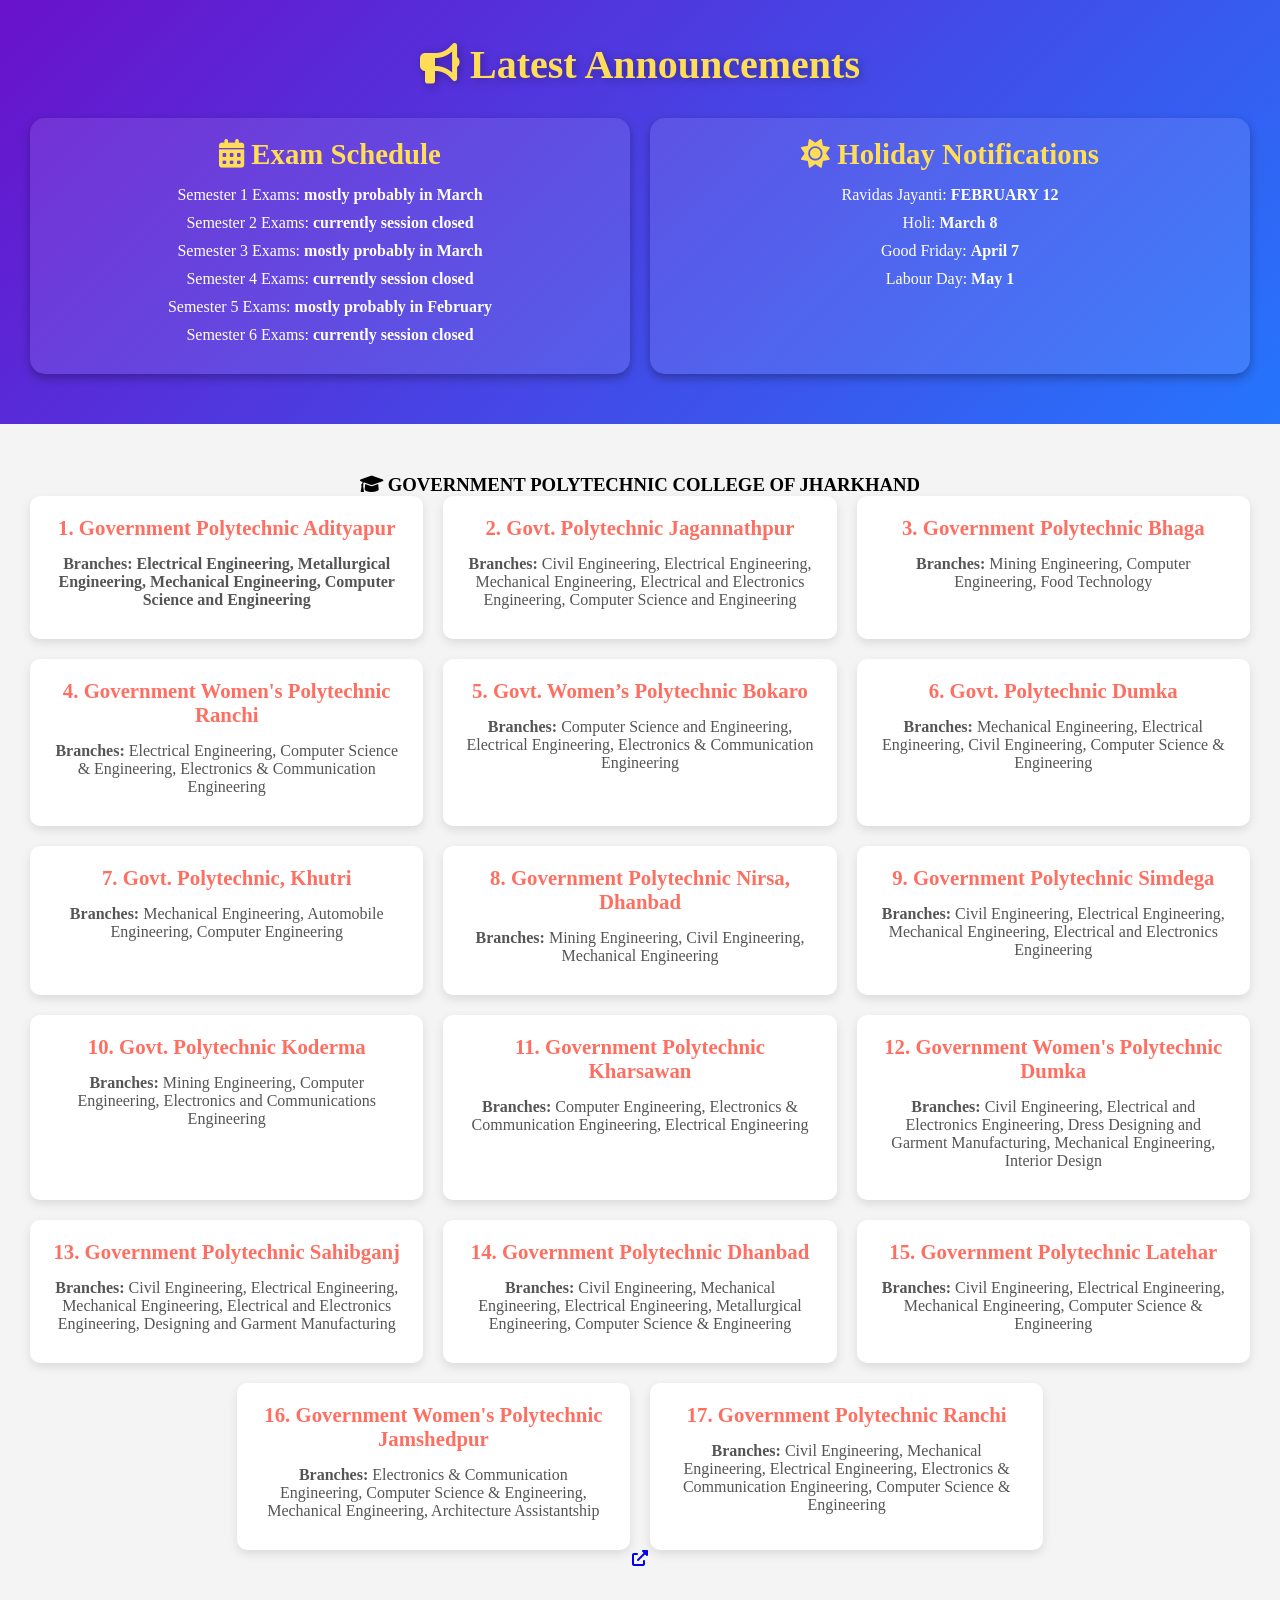
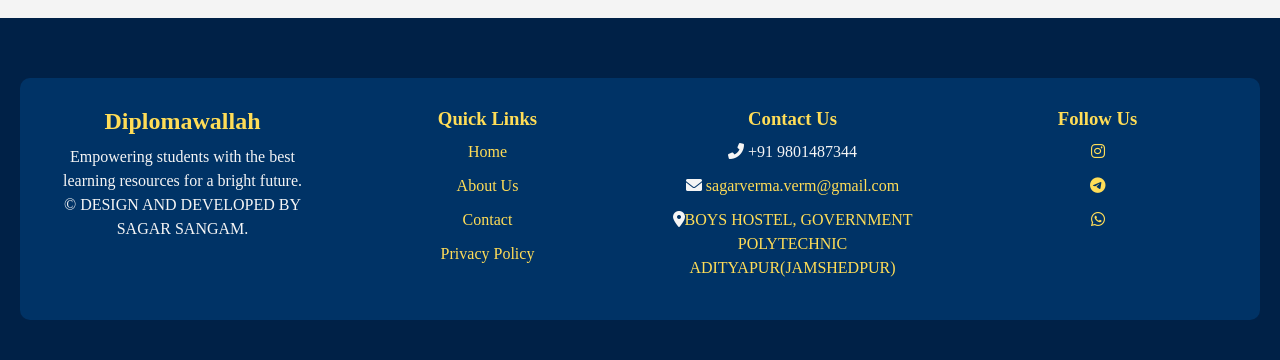
==== commit 84d93d74: "index.html" ====
--- a/index.html
+++ b/index.html
@@ -313,7 +313,9 @@
                 <p><strong>Branches:</strong> Civil Engineering, Mechanical Engineering, Electrical Engineering, Electronics & Communication Engineering, Computer Science & Engineering</p>
             </div>
         </div>
-        <a href="https://jharkhand.studyinfo.org.in/govt-polytechnic-colleges-in-jharkhand/" class="btn-read-more">CLICK TO GO TO OFFICIAL WEBSITE</a>
+     <a href="https://jharkhand.studyinfo.org.in/govt-polytechnic-colleges-in-jharkhand/" class="icon-button">
+            <i class="fas fa-external-link-alt"></i>
+          </a>
     </div>
 
     <footer>
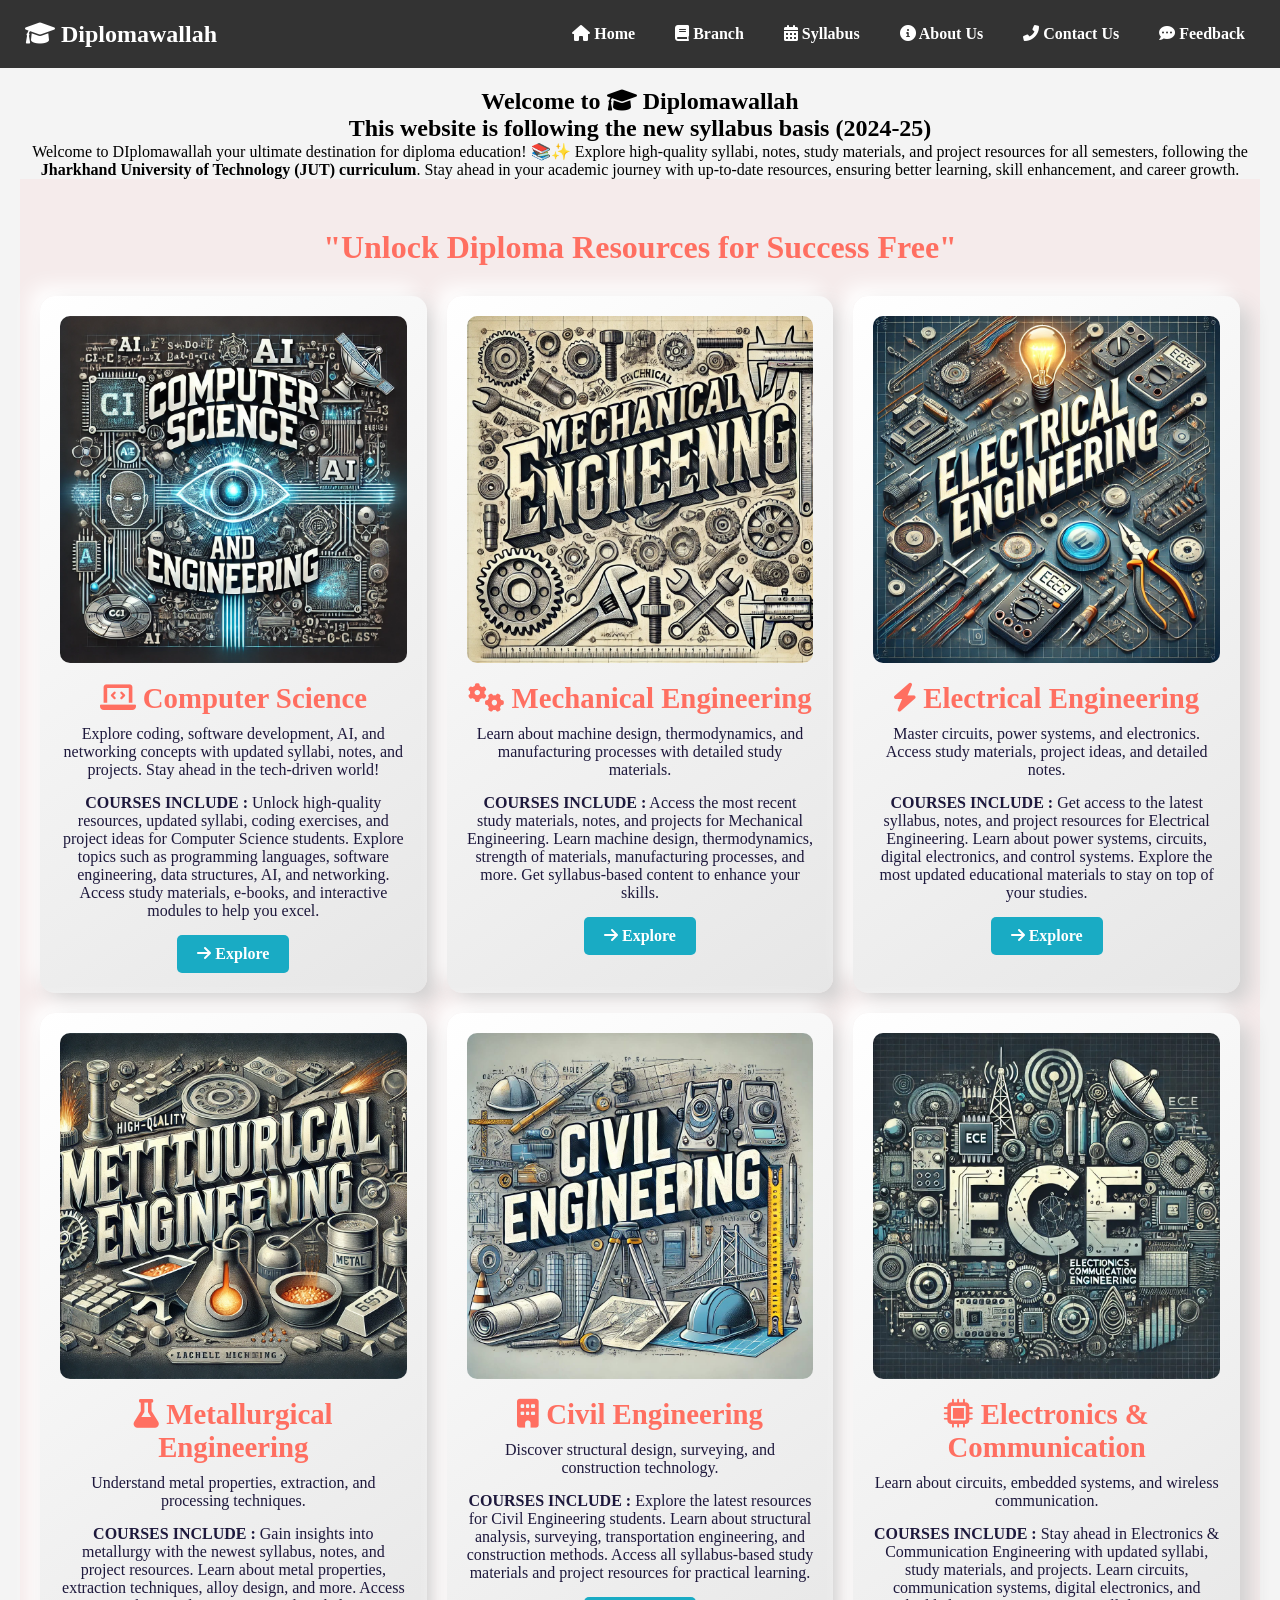
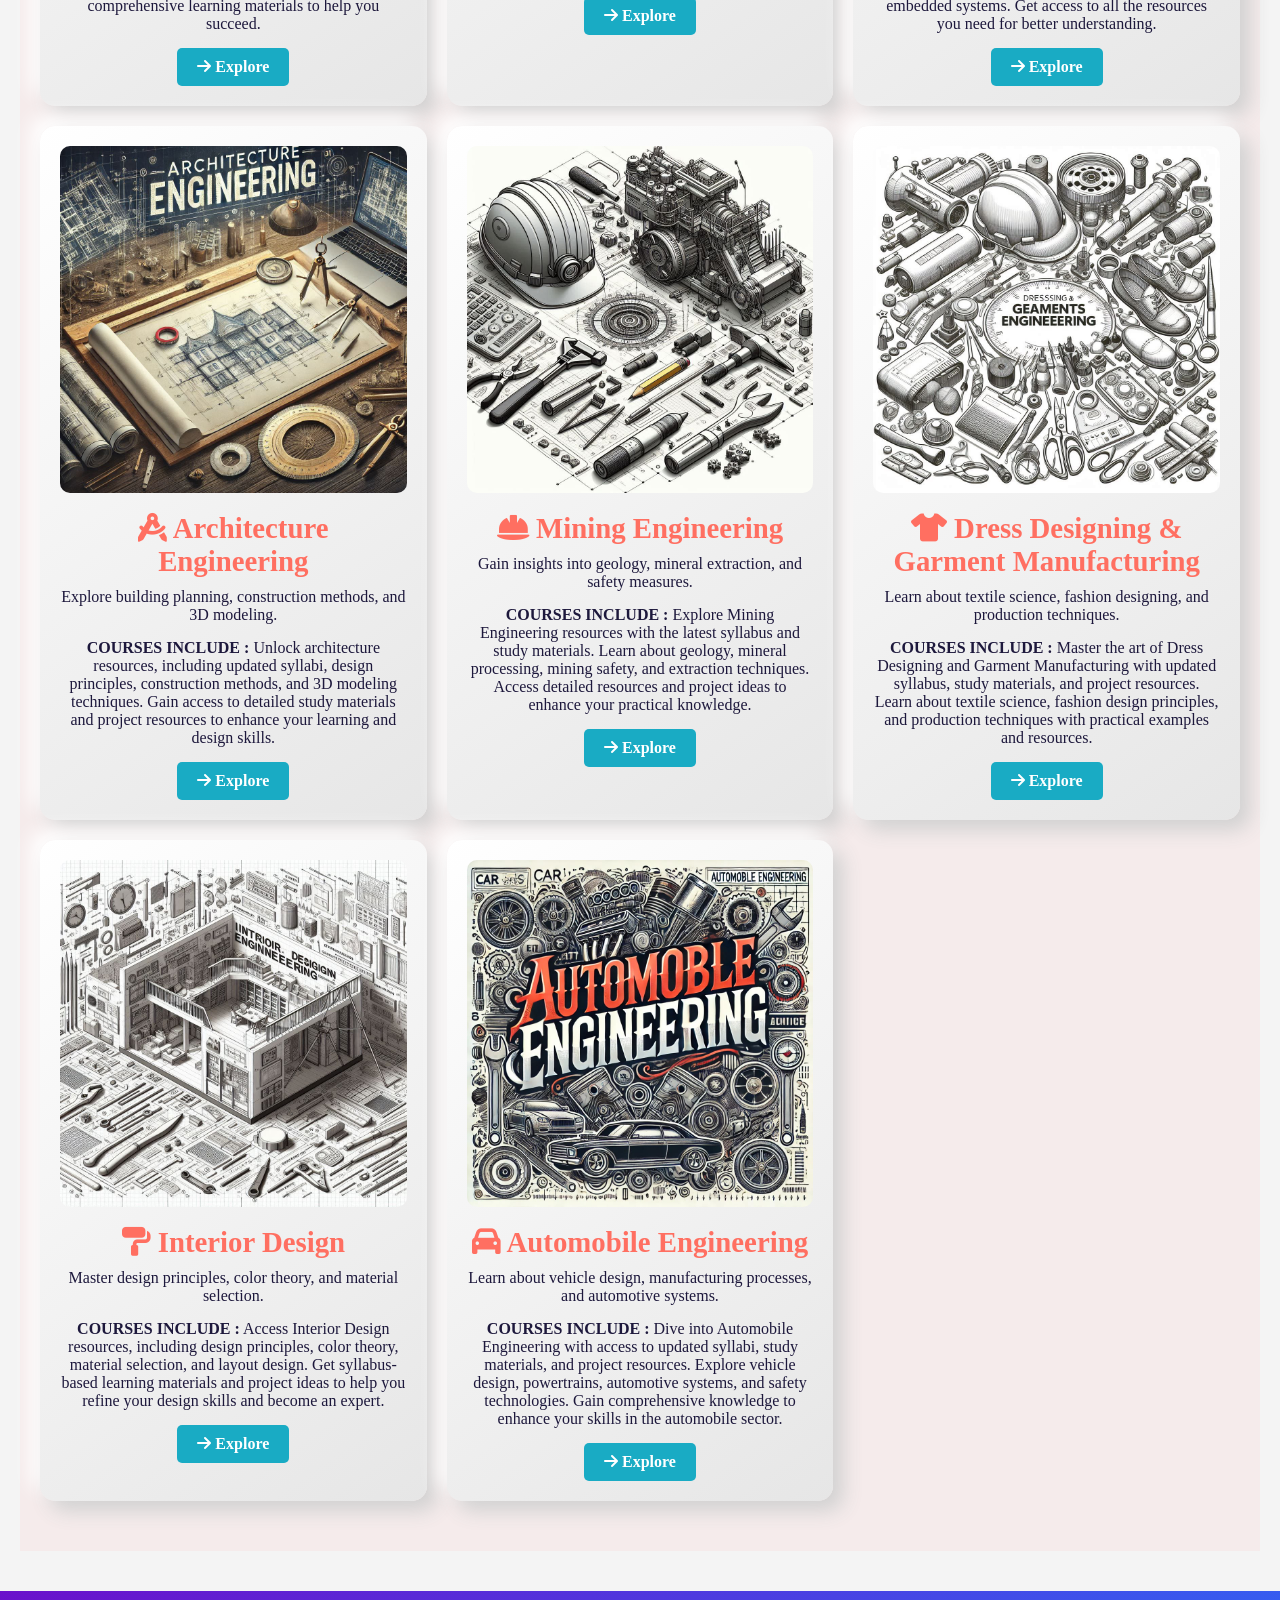
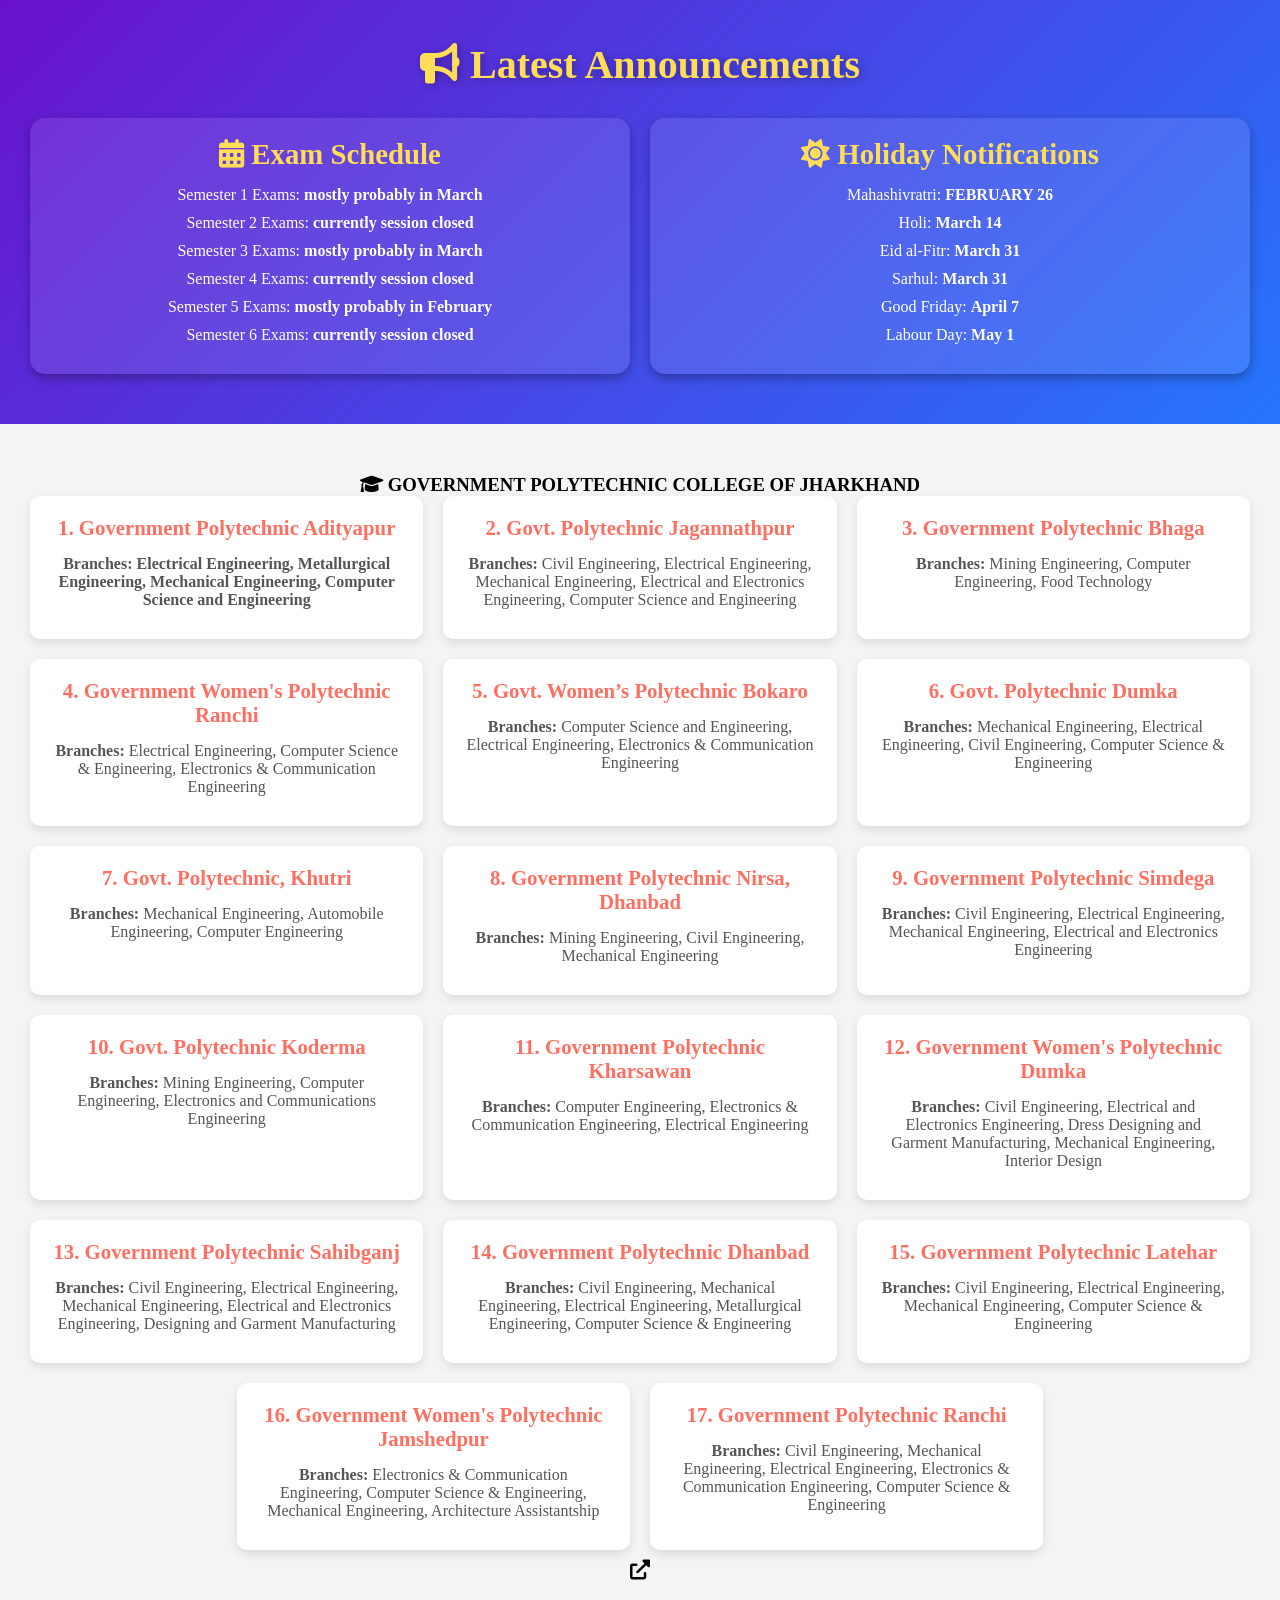
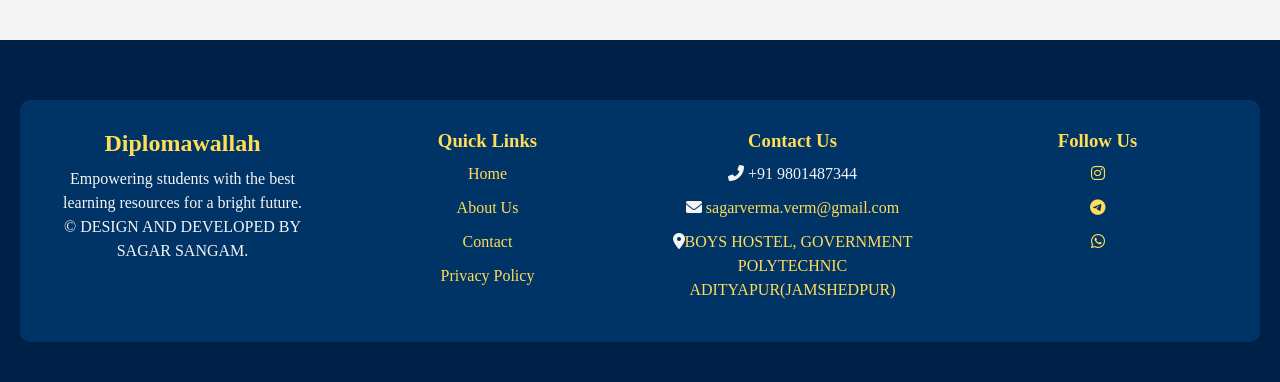
==== commit e59f4452: "index.html" ====
--- a/index.html
+++ b/index.html
@@ -231,8 +231,10 @@
                 <div class="announcement holiday-notifications">
                     <h3><i class="fas fa-sun"></i> Holiday Notifications</h3>
                     <ul>
-                        <li>Ravidas Jayanti: <strong>FEBRUARY 12</strong></li>
-                        <li>Holi: <strong>March 8</strong></li>
+                        <li>Mahashivratri: <strong>FEBRUARY 26</strong></li>
+                        <li>Holi: <strong>March 14</strong></li>
+                         <li>Eid al-Fitr: <strong>March 31</strong></li>
+                        <li>Sarhul: <strong>March 31</strong></li>
                         <li>Good Friday: <strong>April 7</strong></li>
                         <li>Labour Day: <strong>May 1</strong></li>
                     </ul>
--- a/style.css
+++ b/style.css
@@ -442,3 +442,22 @@
         font-size: 0.9rem; /* Smaller announcement text */
     }
 }
+.icon-button {
+    display: inline-flex;
+    align-items: center;
+    justify-content: center;
+    width: 40px;
+    height: 40px;
+    border-radius: 50%;
+    background-color: transparent;
+    color: black;
+    font-size: 20px;
+    text-decoration: none;
+    transition: background-color 0.3s, color 0.3s;
+}
+  
+  .icon-button:hover {
+    background-color: blue;
+  color: white;
+}
+  
